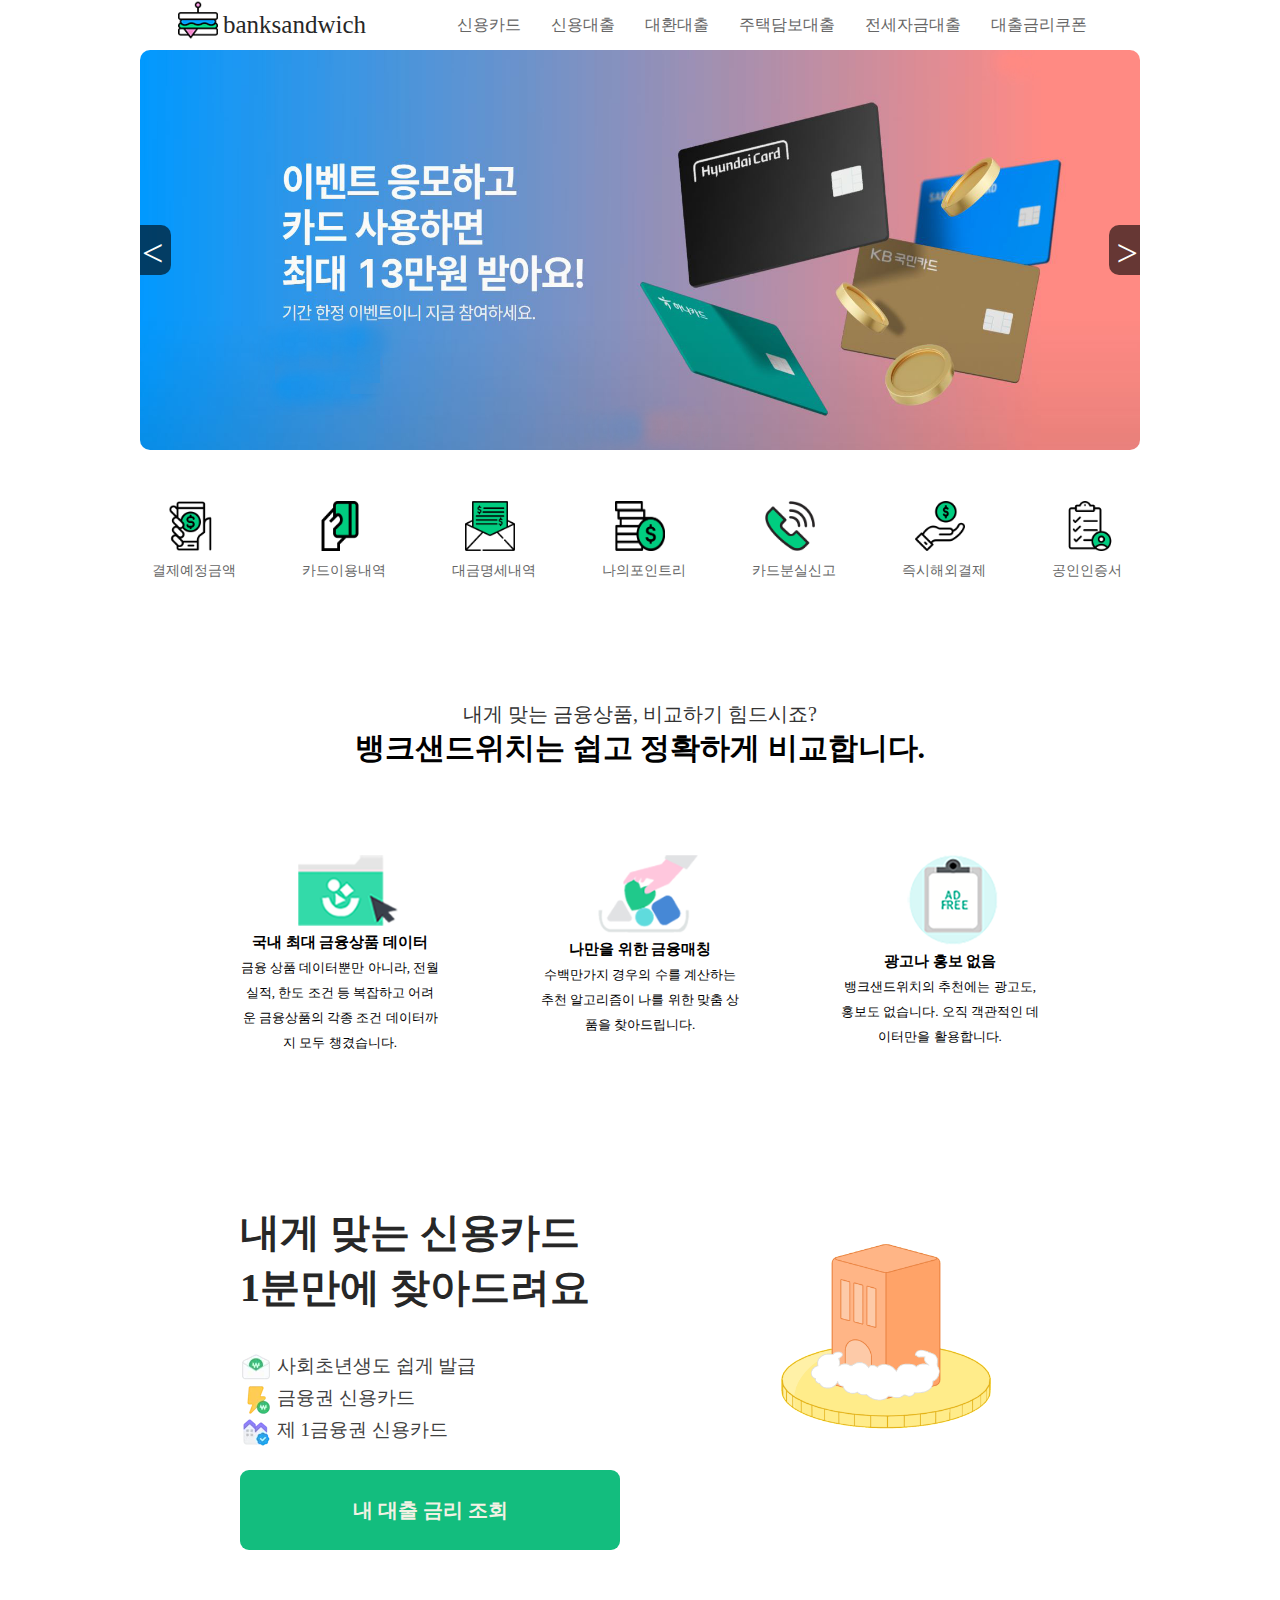
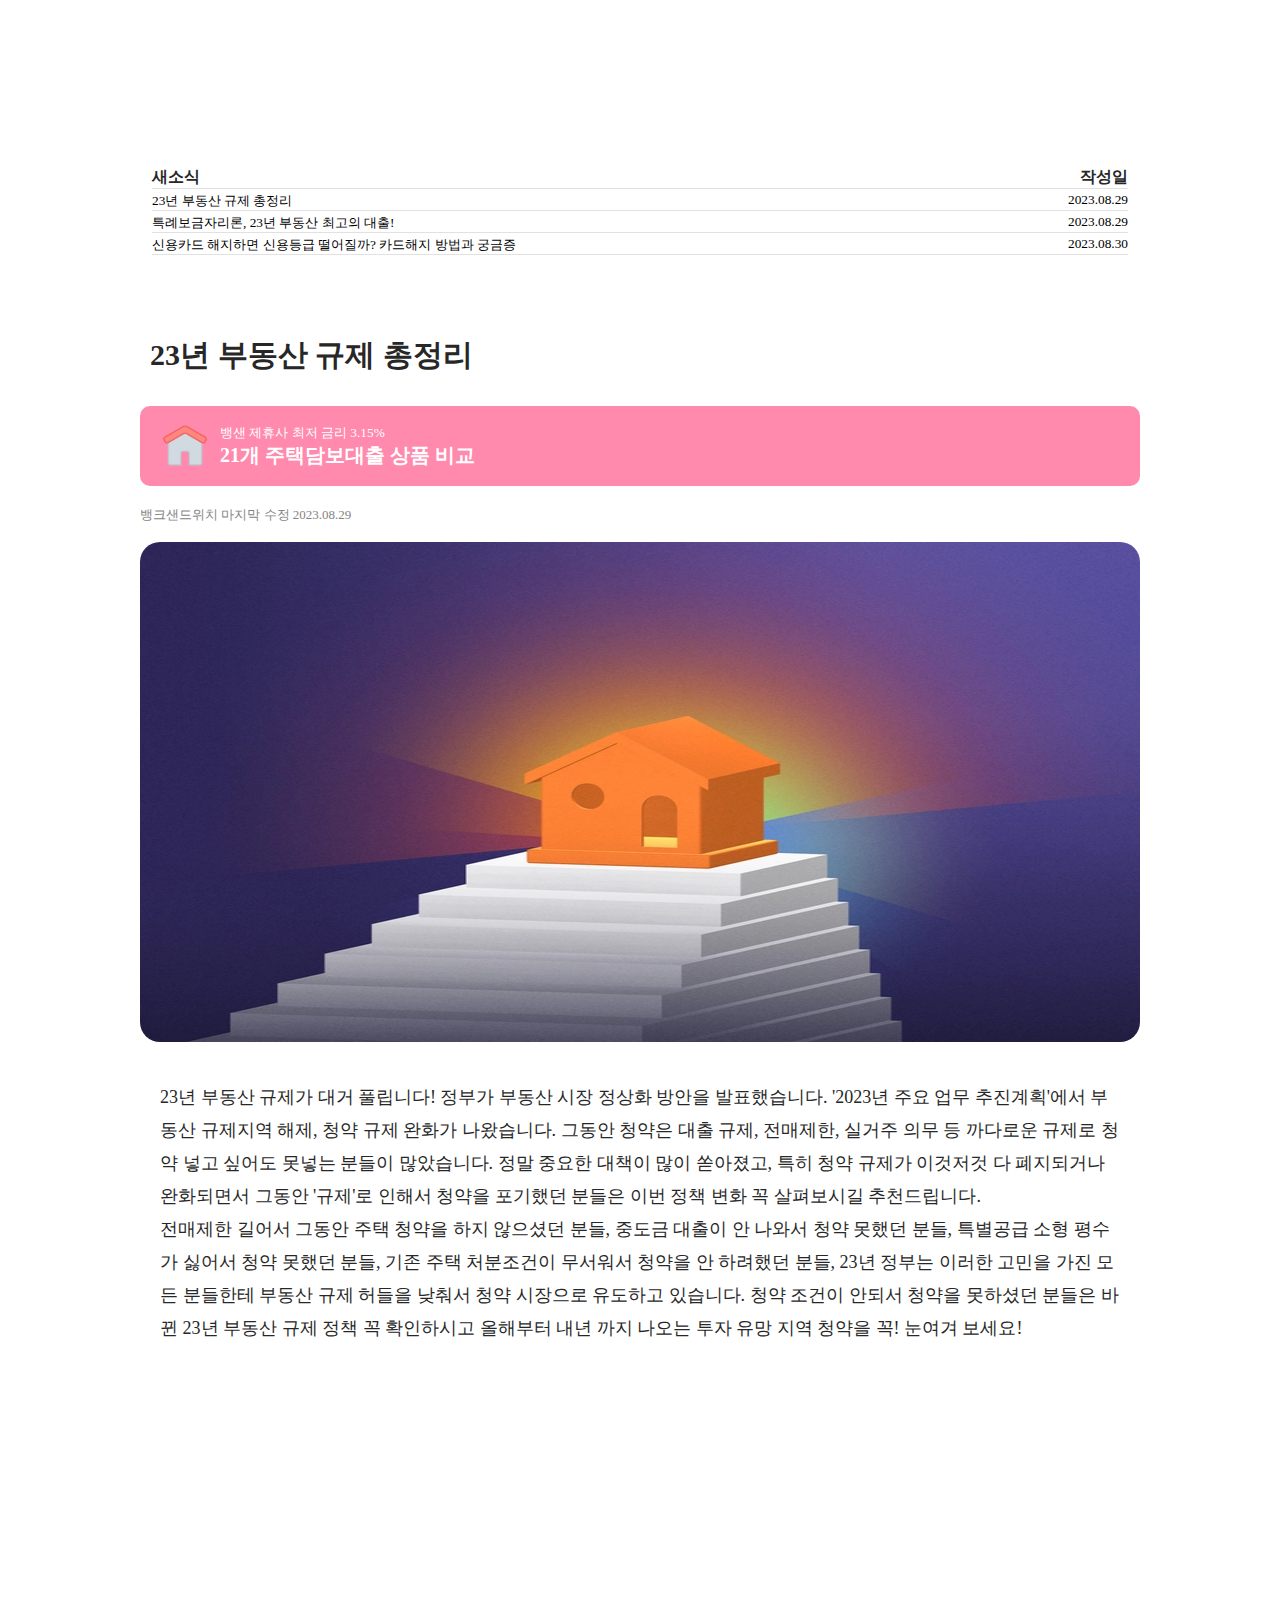
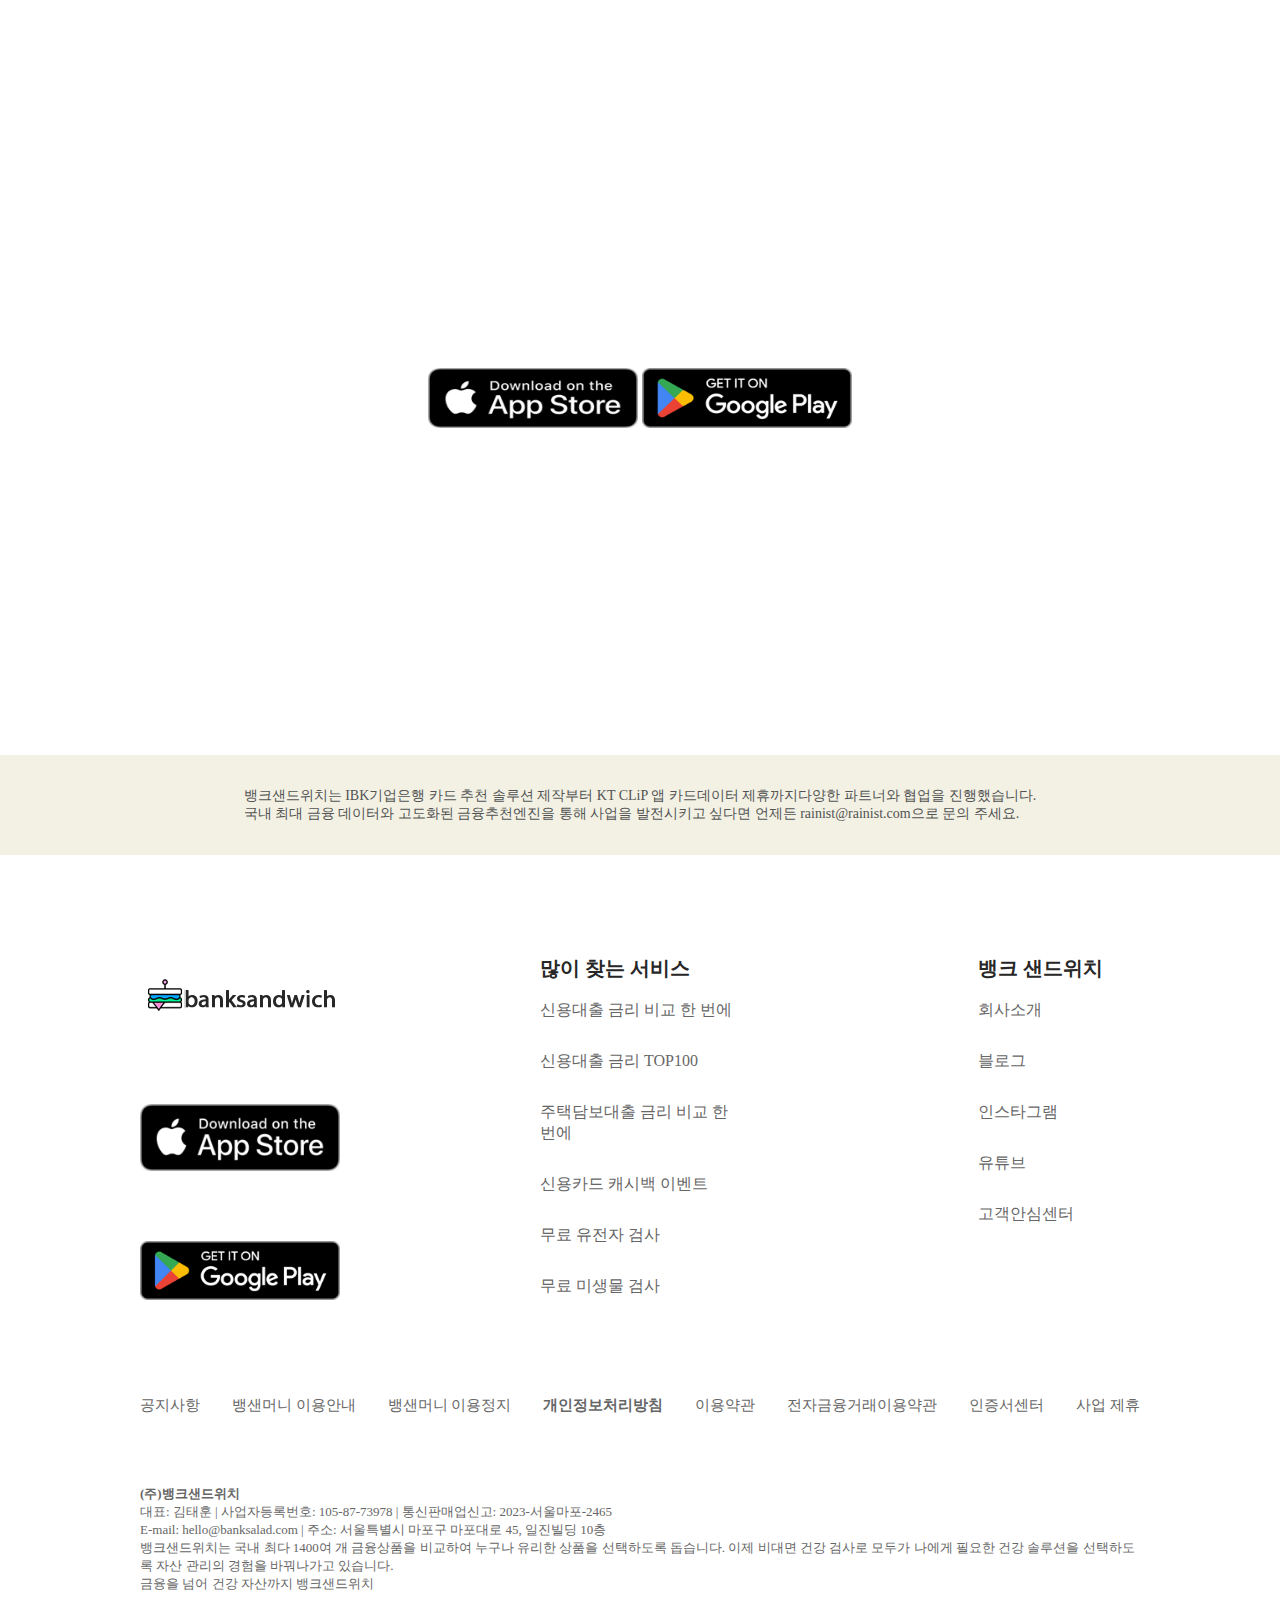
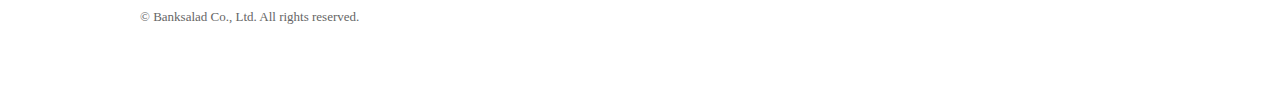
==== index.html @ 8287f900 "1/31" ====
<!DOCTYPE html>
<html lang="en">
<head>
    <meta charset="UTF-8">
    <meta name="viewport" content="width=device-width, initial-scale=1.0">
    <title>banksandwich</title>
    <script src ="jquery-3.7.1.min.js"></script>
    <link rel="stylesheet" href="index.css">
    <link rel="stylesheet" href="미디어쿼리.css">

    <style>
          @import url('https://fonts.googleapis.com/css2?family=Gothic+A1:wght@600&display=swap');
    </style>

<script>

    $(function(){
    
    $(".a").click(function(){
    
    $(".b").slideToggle();
    
    });
    
    });
    
 </script>


</head>


<body style="background-color:#ffffff;">
    

    <!--헤더 반응형 내비게이션-->
    <header>
        <div class = "logo" style="font-size: 25px; display: flex;">
            <img src = "img/sandwich.png" alt = "banksandwich"
            style="width: 40px; height: 40px;">
            <p style="color:#272727; margin-left: 5px;">banksandwich</p></div>
          
        <img src = "img/i.png" class="a">
        
        <nav class = "b">
            <ul>
                <li><a href="#">신용카드</a></li>
                <li><a href="#">신용대출</a></li>
                <li><a href="#">대환대출</a></li>
                <li><a href="#">주택담보대출</a></li>
                <li><a href="#">전세자금대출</a></li>
                <li><a href="#">대출금리쿠폰</a></li>
            </ul>
        </nav>
    </header>

  
     



    <!--슬라이더-->
    <div id = "slidewrap">
        <ul class = "slide">
            <li><img src ="img/slide1.JPG" alt = "slider3"></li>
            <li><img src ="img/slide2.JPG" alt = "slider2"></li>
            <li><img src ="img/slide3.JPG" alt = "slider3" ></li>
        </ul>

        <span class="prev">&lt;</span>
        <span class="next">&gt;</span>

    </div>

    <!--슬라이더 부분 자바스크립트-->
    <script>     
        $('.prev').click(function(){
        $('.slide li:last').prependTo('.slide');
        $('.slide').css('margin-left',-1000);
        $('.slide').stop().animate({marginLeft:0},800);});
      
        $('.next').click(function(){
          $('.slide').stop().animate({marginLeft:-1000},800, function(){
            $('.slide li:first').appendTo('.slide');
            $('.slide').css({marginLeft:0}); });
         });
    </script>

    <!--자주 사용하는 노란 메뉴 정렬-->
  
    <div id ="wrap1">
        <ul id = "often">
            <li><a href = "#"><div><img src = "img/k1.png" alt = "k1"><p>결제예정금액</p></div></a></li>
            <li><a href = "#"><div><img src = "img/k2.png" alt = "k2"><p>카드이용내역</p></div></a></li>
            <li><a href = "#"><div><img src = "img/k3.png" alt = "k3"><p>대금명세내역</p></div></a></li>
            <li><a href = "#"><div><img src = "img/k4.png" alt = "k4"><p>나의포인트리</p></div></a></li>
            <li><a href = "#"><div><img src = "img/k5.png" alt = "k5"><p>카드분실신고</p></div></a></li>
            <li><a href = "#"><div><img src = "img/k6.png" alt = "k6"><p>즉시해외결제</p></div></a></li>
            <li><a href = "#"><div><img src = "img/k7.png" alt = "k7"><p>공인인증서</p></div></a></li>
        </ul>

    </div>


    <!--뱅크 샌드위치의 장점-->
    <div>
        <p style="text-align: center; color: #333; margin-top: 100px; font-size: 20px;">내게 맞는 금융상품, 비교하기 힘드시죠?</p>
        <h2 style="text-align: center; font-size: 30px; margin-bottom: 50px;">뱅크샌드위치는 쉽고 정확하게 비교합니다.</h2>
        <br>
        <br>
    
    
    <div id = "wrap2">
    
    
    <div> <img src="img/p1.png" alt="" id = "g">
        <p>
            <b>국내 최대 금융상품 데이터</b><br>
            금융 상품 데이터뿐만 아니라, 전월 실적, 한도 조건 등 복잡하고 어려운 금융상품의 각종 조건 데이터까지 모두 챙겼습니다. </p>
    </div>

    <div> <img src="img/p2.png" alt="" id = "g">
        <p>
           <b> 나만을 위한 금융매칭</b><br>
            수백만가지 경우의 수를 계산하는 추천 알고리즘이 나를 위한 맞춤 상품을 찾아드립니다.
        </p>
    </div>
    <div style="margin-bottom: 25px;"> <img src="img/p3.png" alt=""  id = "g" >
        <p><b>광고나 홍보 없음</b> <br>
            뱅크샌드위치의 추천에는 광고도, 홍보도 없습니다. 오직 객관적인 데이터만을 활용합니다.
        </p>
    </div>
    
    </div>
    
    </div>  

    <!--내게 맞는 신용카드 찾아드려요-->
    <div id = "wrap3">

        
        <div style="width: 800px;">

        <p style="font-size: 40px;  color:#272727; font-weight: bold; margin-bottom: 15px;">내게 맞는 신용카드 <br>
            1분만에 찾아드려요</p>
        
          
            <div id ="j">
         
            </div>

            <br>

        <div style="color: #414141;">
        <div><img src = "img/icon1.jpg" id="icons"> 사회초년생도 쉽게 발급</div>
        <div><img src = "img/icon2.jpg" id="icons"> 금융권 신용카드</div>
        <div><img src = "img/icon3.jpg" id="icons"> 제 1금융권 신용카드</div>
        <br>
        <button><p style="color: #f2f1e4; font-size: 20px; font-weight: bold;">내 대출 금리 조회</p> </button>
        </div>

         </div>

    </div>
    
    <!--기사 슬라이스-->
    <div id="wrap4">
    
        <div id="article_b">
            <table>
                <tr>
                    <td td colspan="2"><b>새소식 </b><p style="display: inline; float: right;"><b>작성일</b></p></button></td>
                
                </tr>
                <tr>
                        <td td colspan="2"><button type="button" >23년 부동산 규제 총정리 <p style="display: inline; float: right;">2023.08.29</p></button></td>
                    
                </tr>
                <tr>
                    <td td colspan="2"><button type="button" class="po1">특례보금자리론, 23년 부동산 최고의 대출! <p style="display: inline; float: right;">2023.08.29</p></button></td>
                </tr>
                <tr>
                    <td td colspan="2"><button type="button" >신용카드 해지하면 신용등급 떨어질까? 카드해지 방법과 궁금증 <p style="display: inline; float: right;">2023.08.30</p></button></td>
                </tr>
            </table>
       
        </div>



        <div id="div1">
            <h2>23년 부동산 규제 총정리</h2>
            <button type="button" id = "button_1">            
            <img src ="img/eb2.png"><p>뱅샌 제휴사 최저 금리 3.15%</p>
             <p><b>21개 주택담보대출 상품 비교</b></p></button>
             <p style="font-size: 13px; color: #848484;">뱅크샌드위치
                마지막 수정 2023.08.29</p>
            <br>
            <img src="img/e3.jpg" alt="세종대왕">
            <div class="textbox">
  
             

                <p>23년 부동산 규제가 대거 풀립니다!
                
                    정부가 부동산 시장 정상화 방안을 발표했습니다. '2023년 주요 업무 추진계획'에서 부동산 규제지역 해제, 청약 규제 완화가 나왔습니다. 그동안 청약은 대출 규제, 전매제한, 실거주 의무 등 까다로운 규제로
                    청약 넣고 싶어도 못넣는 분들이 많았습니다. 정말 중요한 대책이 많이 쏟아졌고, 특히 청약 규제가 이것저것 다 폐지되거나 완화되면서 그동안 '규제'로 인해서 청약을 포기했던 분들은 이번 정책 변화 꼭
                    살펴보시길 추천드립니다. <br>
                
                    전매제한 길어서 그동안 주택 청약을 하지 않으셨던 분들, 중도금 대출이 안 나와서 청약 못했던 분들, 특별공급 소형 평수가 싫어서 청약 못했던 분들, 기존 주택 처분조건이 무서워서 청약을 안 하려했던 분들, 23년 정부는 이러한 고민을 가진 모든 분들한테 부동산 규제 허들을 낮춰서 청약 시장으로 유도하고 있습니다. 청약 조건이 안되서 청약을 못하셨던 분들은 바뀐 23년 부동산 규제 정책 꼭 확인하시고 올해부터 내년 까지 나오는 투자 유망 지역 청약을 꼭! 눈여겨 보세요! </p>
              
            </div>
        </div>

        <div id="div2">
            <h2>특례보금자리론, 23년 부동산 최고의 대출!</h2>
            
            <button type="button" id = "button_1">            
            <img src ="img/eb2.png"><p>뱅샌 제휴사 최저 금리 3.15%</p>
             <p><b>21개 주택담보대출 상품 비교</b></p></button>
             
            <p style="font-size: 13px; color: #848484;">뱅크샌드위치
                마지막 수정 2023.08.29</p>
            <br>
            <img src="img/e2.jpg" alt="세종대왕">
            <div class="textbox">
  
                <p>23년도 부동산 시장의 화제 ‘특례보금자리론’ 나왔습니다!  <br>
                  
 

                    요즘처럼 고금리 시대 대환대출의 니즈가 높으셨을텐데요.  정부가 서민들의 금융 부담 완화를 위해 작정하고 준비한 ‘특례보금자리론’이 나왔습니다. 핵심만 먼저 설명드린다면, 이번 특례보금자리론은 저금리이고, 고정금리입니다. 대출한도도 대폭 확대되었고, 소득제한도 없어졌습니다.   <br>
                    
                     
                    
                    특례보금자리론은 23년 1년간만 한시적으로 운용됩니다. 한시적으로 운용한다는 것 자체가 ‘매우 좋은 혜택’이라는 뜻이겠죠?  <br>
                
                
                    특례보금자리론은 주택 가액이 9억 이하면 자격 조건이 충족됩니다. (최대 5억원까지 대출 가능합니다.) 기존 보금자리론에서는 부부합산소득 7,000만원 이하여야했는데, 특례보금자리론은 소득요건을 없앴습니다. 신규 주택구매자뿐만이 아니라,
                    기존 고금리에 부담을 느끼셨던 모든 분들이 가입 가능합니다.
                
                
                
                    변동금리 주택담보대출을 고정금리로 갈아타려는 사람, 담보물건에 대한 임차보증금 반환 목적 주담대(보전용) 모두 특례보금자리론 대상이 가능합니다.
                </p>
            </div>
        </div>

        <div id="div3">
            <h2>신용카드 해지하면 신용등급 떨어질까? 카드해지 방법과 궁금증</h2>
            <button type="button" id = "button_2"> 
                
                <img src ="img/eb2.png"> 
                <p>신용카드 발급하고 용돈 벌자</p>
                <p><b>최대 13만원 캐시백</b></p>
            
            </button>
            
            <p style="font-size: 13px; color: #848484;">뱅크샌드위치
                마지막 수정 2023.08.30</p>
            <br>
            <img src="img/e1.jpg" alt="광개토 대왕">
            <div class="textbox">
              
                <p>
                    당신은 최근 일주일 동안 현금을 직접 지불하면서 거래를 했던 적이 몇 번이나 있나요? <br>
                         
                     당신은 최근 한 주간 신용카드 사용을 몇 번이나 했나요? <br>
                                        
                          
                    이 질문에 대해 현금 사용을 한 적이 있는지 기억을 더듬었더니, 몇 주 전 발렛 비용을 지불하기 위해 현금을 사용한 것을 빼고는 기억이 나지 않았습니다. 오늘만해도 지하철을 이용하기 위해 신용카드를 꺼내 사용했으니까요. <br>
                             
                                        
                     자본주의 사회의 필수 아이템 신용카드.  <br>                     
                    과거에 비해 현금 사용이 줄고, 현찰 없는 사회가 도래 하면서 신용카드는 현대사회에서 필수불가결한 요소로 자리 잡았는데요. <br>              
                     여러분은 이러한 신용카드를 얼마나 잘 사용하고 계신가요?<br>
                 
                    신용카드를 잘 사용하기 위한 많은 꿀팁들이 있지만, 오늘은 신용카드를 잘 쓰는 대신 진짜 스마트컨슈머가 될 수 있는 신용카드 '해지' 잘 하는 법을 알아볼까 합니다. 현명한 소비를 위해서 가끔은 무분별하게 발급받았던 필요 없는 카드는 해지하는 것도 필요하니까요! <br>
                </p>
            </div>
        </div>

    </div>

     
<!--이순신 응용 부분-->
<script>
      
    $(function() {
        $("#article_b > table tr:eq(1)")
        .click(function() {
            $("#div1").show();
            $("#div2").hide();
            $("#div3").hide();
        });


        $("#article_b > table tr:eq(2)").click(function() {
            $("#div2").show();
            $("#div1").hide();
            $("#div3").hide();
        });


        $("#article_b > table tr:eq(3)").click(function() {
            $("#div3").show();
            $("#div1").hide();
            $("#div2").hide();
        });
    });
    
</script>


    <!--카드 세 개 배너 -> 이거 메인 페이지 말고 서브 페이지에서 활용하기
    <div id = "wrap1">
        
        <a href = "#" class = "box">
            <div class = "photo" style = "background-image: url(img/black_card.png);"></div>
            <br>
            <h3>신한 #pay 카드</h3>
        <p>다양한 혜택을 직접 확인해 보세요.</p>
        </a>

        <a href = "#" class = "box">
            <div class = "photo" style = "background-image: url(img/red_card.png);"></div>
            <br>
            <h3>Mr.Life 카드</h3>
        <p>다양한 혜택을 직접 확인해 보세요.</p>
        </a>

        <a href = "#" class = "box" >
            <div class = "photo" style = "background-image: url(img/green_card.png);"></div>
            <br>
            <h3>NHCard vacation</h3>
        <p>다양한 혜택을 직접 확인해 보세요.</p>
        </a>

    </div> -->



    <!--다운로드 안드로이드, 애플 권유 부분 큰 폰 사진 있는 부분  -> 아직 반응형 적용 안 함-->
    <div id = wrap5>


        <p id="award">
            구글 플레이 선정 2016년 `올해를 빛낸 혁신적인 앱` 수상<br>
            금융을 내 편으로 <br>
            <b>뱅크샌드위치 다운로드</b>
        </p>
    
       <div>
        <a href="#"><img src="img/apple.png" alt=""></a>
        <a href="#"> <img src="img/android.png" alt=""></a>
       </div>
 
    </div>

    <!--footer0 부분-->
    <div id="wrap6">
        <p>
            뱅크샌드위치는 IBK기업은행 카드 추천 솔루션 제작부터 KT CLiP 앱 카드데이터 제휴까지다양한 파트너와 협업을 진행했습니다.<br>
    
            국내 최대 금융 데이터와 고도화된 금융추천엔진을 통해 사업을 발전시키고 싶다면 언제든 rainist@rainist.com으로 문의 주세요.
        </p>
    
    </div>


    <!--footer1 부분-->
    <div id = "wrap7">

        <div>
            <a href="#"><img src="img/banklogo.png" alt=""></a>
            <a href="#"><img src="img/apple.png" alt=""></a>
            <a href="#"><img src="img/android.png" alt=""></a>
        
        </div>
        
            <div>
                
                <ul>
                    <h3 style=" color:#272727;">많이 찾는 서비스</h3>
                    <br>
                    <li><a href="#">신용대출 금리 비교 한 번에</a></li>
                    <li><a href="#">신용대출 금리 TOP100</a></li>
                    <li><a href="#">주택담보대출 금리 비교 한 번에</a></li>
                    <li><a href="#">신용카드 캐시백 이벤트</a></li>
                    <li><a href="#">무료 유전자 검사</a></li>
                    <li><a href="#">무료 미생물 검사</a></li>
                </ul>
            </div>
        <div>
        
            <ul>
                <h3 style=" color:#272727;">뱅크 샌드위치</h3>
                <br>
                <li><a href="#">회사소개</a></li>
                <li><a href="#">블로그</a></li>
                <li><a href="#">인스타그램</a></li>
                <li><a href="#">유튜브</a></li>
                <li><a href="#">고객안심센터</a></li>
            </ul>
        </div>
        
    </div>
 
    <!--footer2 부분-->
    <div id = "wrap8">

        <ul id="footer2">
            <li>공지사항</li>
            <li>뱅샌머니 이용안내</li>
            <li>뱅샌머니 이용정지</li>
            <li><b>개인정보처리방침</b></li>
            <li>이용약관</li>
            <li>전자금융거래이용약관</li>
            <li>인증서센터</li>
            <li>사업 제휴</li>
        </ul>
        
    </div>


    <!--마지막 부분-->
    <div id ="wrap9">

        <div id = "main_last">
        <p> <b>(주)뱅크샌드위치</b><br>
        대표: 김태훈 | 사업자등록번호: 105-87-73978 | 통신판매업신고: 2023-서울마포-2465<br>
        E-mail: hello@banksalad.com | 주소: 서울특별시 마포구 마포대로 45, 일진빌딩 10층<br>
        뱅크샌드위치는 국내 최다 1400여 개 금융상품을 비교하여 누구나 유리한 상품을 선택하도록 돕습니다. 이제 비대면 건강 검사로 모두가 나에게 필요한 건강 솔루션을 선택하도록 자산 관리의 경험을 바꿔나가고 있습니다.<br>
        금융을 넘어 건강 자산까지 뱅크샌드위치
        <br>
        <br>
        © Banksalad Co., Ltd. All rights reserved.</p> 
        </div>
        
        
    </div>

</body>
</html>
---- index.css ----
@import url('https://fonts.googleapis.com/css2?family=Gothic+A1:wght@300&display=swap');


* {
    margin: 0;
    /* font-size: 17px; */
    font-family: 'Gothic A1', sans-serif;
}

ul,ol,li,a {
    list-style: none;
    margin: 0;
    padding: 0;
    text-decoration: none;
    color: #666;
}

.photo:hover { opacity: 0.8;}

header {
    width: 1000px;
    background-color: #ffffff;
    height: auto;
    overflow: hidden;
    margin: 0 auto;
     justify-content: space-between;}

nav a:hover { background-color:  #13bd7e;
  border-radius: 9px; color: #ffffff;}
.a { cursor: pointer; }

/*헤더 부분 반응형 내비게이션 제작 */

/* @media (max-width: 767px) {

    header {
        display: flex;
        justify-content: space-between;
        align-items: center;
        line-height: 50px;
    }

    nav ul {
        display: flex;
        flex-direction: column;
    }

    nav ul li a {
        padding: 15px;
        text-decoration: none;
        color: #666;
        display: block;
        text-align: center;
    }

    .a {
        display: block;
    }

    .b {
        display: none;
        position: absolute;
        top: 60px;
        left: 0px;
        width: 100%;
    }

    .b ul li a {
        display: block;
        width: 100%;
        line-height: 150%;
    }

}
@media (min-width: 768px) {

    header {
        display: flex;
        justify-content: space-around;
        align-items: center;
        line-height: 50px;
        font-weight: bold;
        font-size: 15px;
    }

    nav ul {
        display: flex;
    }

    nav ul li a {
        padding: 15px;
        text-decoration: none;
        color: #272727;
        position: relative;
    }

    .a {
        display: none;
    }

    .b {
        display: block;
    }
} */

/*내게 맞는 신용카드를 찾아드려요!*/
#wrap3 {
    width:1000px;
    height : 300px;
    color: #272727;
    font-size: 19px;
    margin: 0 auto;



    display: flex;
    flex-direction: row;
    align-items: center;
    justify-content: center;
}


#wrap3 > div > div > button {
    width: 380px;
    height: 80px;
    background-color: #13bd7e;
    border-radius: 9px;
    border: none;
}

#j {
    background-image: url(img/jeonse-house.png);
    background-repeat: no-repeat;
    width: 300px;
    height: 300px;
    float: right;
    background-position: center;
    background-size: contain;
   

}

#icons {
  vertical-align:middle;
}

/*이순신 응용 반응형*/

* {margin: 0; padding: 0; box-sizing: border-box;}
   
ul, ol, li { list-style: none; margin: 0; padding: 0;}

#wrap4 {width: 1000px; height: 1400px; margin: 0 auto; }

#wrap4 h2 { font-size: 30px; padding: 10px; margin-top: 20px; color: #272727;}


#div1 {width: 100%; height: 1300px; text-align: left; }
#div2 {width: 100%; height: 1300px; text-align: left; display: none;}
#div3 { width: 100%; height: 1300px; text-align: left; display: none;}

#wrap4 img { width: 100%; height: 500px; border-radius: 20px;}

.textbox {width: 97%; height: 300px; background-color: #ffffff; margin: 30px 0 0 30px; font-size: 18px; line-height: 37px; color: #272727; font-weight: 200;}




#article_b  {
  margin-top: 200px;
  width: 1000px;
  height: 150px;
}



#article_b > table {
  width: 1000px;
  background-color: #fff;
  padding: 10px;
  border-radius: 9px;
  color: #272727;
  margin-top: 230px;

}


#article_b table td { 
  border-bottom:1.1px solid #e1e1e1;}

  #article_b table td button:hover {
    background-color: #a6ffde; 
    padding: 0px 10px;
    border-radius: 9px;
  }

#article_b > table button {
  width: 100%;
  border: none;
  text-align: left;
  background-color: #fff;

}



#button_1 {
    width: 100%;
    height: 80px;
    background-color: #ff8aad;
    border-radius: 10px;
    border: none;
    margin: 20px 0px;
    position: relative;
  }

  #button_1 img {
    width: 50px;
    height: 50px;
    position: absolute;
    left: 20px;
    bottom: 15px;
  }

  #button_1 > p:nth-of-type(1) {
    text-align: left;
    margin-left: 80px;
    color: #fff;
  }

  #button_1 > p:nth-of-type(2) {
    text-align: left;
    margin-left: 80px;
    font-size: 20px;
    color: #fff;
  }




  #button_2 {
    width: 100%;
    height: 80px;
    background-color: #877af5;
    border-radius: 10px;
    border: none;
    margin: 20px 0px;
  }

  
#button_2 {
width: 100%;
height: 80px;
background-color: #877af5;
border-radius: 10px;
border: none;
margin: 20px 0px;
position: relative;
}


#button_2 img {
width: 50px;
height: 50px;
position: absolute;
left: 20px;
bottom: 15px;
}

#button_2 > p:nth-of-type(1) {
text-align: left;
margin-left: 80px;
color: #fff;
}

#button_2 > p:nth-of-type(2) {
text-align: left;
margin-left: 80px;
font-size: 20px;
color: #fff;
}

  /* #article_b > button {

    background-color: rgba(0, 0, 0, 0);
    border: none;
    color: #8f8f8f;
  } */


 /*뱅크 샐러드의 장점*/

 #wrap2 { display: flex;
    justify-content: space-evenly;
    width: 1000px;
    height: 300px;
    margin: 0 auto;
    border-radius: 9px;
    font-size: 14px;
 
}

    #g {
        margin-left: 29%;
    }

    #wrap2 > div {
        width: 250px;
        height: 300px;
    }

    #wrap2 > div > p {
        text-align: center;
        line-height: 25px;  
    }

    #wrap2 > div >  p > b {
      font-size:15px;
      
    }

    /*footer 부분 아직 반응형 적용 안 함*/
#wrap6 {
    width: 100%;
    height: 100px;
    background-color: #f2f1e4;
    color: #535353;
    display: flex;
    align-items: center;
    justify-content: center;
    font-size: 14px;
  }
  
  
  /*footer 부분 아직 반응형 적용 안 함 */
  #wrap7 {
  
    width: 1000px;
    height: 600px;
    background-color: #ffffff;
    display: flex;
    justify-content:space-between;
    flex-wrap: nowrap;
    margin: 0 auto;
    color: #272727;
  }
  
  #wrap7 > div {
    width: 200px;
    height: 350px;
    margin-top: 10%;
    display: flex;
    flex-direction: column;
    flex-wrap: nowrap;
    align-items: center;
    justify-content: space-between;
  
  }
  
  #wrap7 > div > a {
  
    font-size: 20px;
    background-color: rgba(0, 0, 0, 0);
    border: none;
    
  }
  
  #wrap7 > div > a > img {
    width: 200px;
    
  }
  
  #wrap7 ul > li {
    list-style: none;
    margin-bottom: 30px;
    font-size: 18px;
    text-decoration: none;
    
  }
  
  #wrap7 h3 {
    font-size: 20px;
  }
  
  
  /*슬라이더 부분 아직 반응형 적용 안함*/
  #slidewrap {
    width: 1000px;
    height: 400px;
    margin: 0 auto;
    position: relative;
    overflow: hidden;
    border-radius: 10px;
  
  }
  
  .slide {
    width: 3000px;
  }
  
  .slide li {
    width: 1000px;
    height: 400px;
    float: left;
  }
  
  .slide li img {
    width: 100%;
    height: 100%;
    margin: 0 auto;
  }
  
  
  
  span {
    position: absolute;
    top: 50%;
    display: block;
    font-size: 38px;
    color: #fff;
    line-height: 57px;
    background: rgba(0, 0, 0, 0.6);
    cursor: pointer;
    height: 50px;
    transform: translateY(-50%);
  }
  
  span:hover {
    background: rgba(255, 255, 255, 0.8);
    color: #000;
  }
  
  .prev {
    left: 0;
    border-radius: 0 10px 10px 0px;
    padding: 0 8px 0 2px;
  }
  
  .next {
    right: 0;
    border-radius: 10px 0px 0px 10px;
    padding: 0 2px 0 8px;
  }
  
  /*footer2 부분 아직 반응형 적용 안 함*/
  
  
  #footer2 {
    display: flex;
    justify-content: space-between;
    width: 1000px;
    height: 100px;
    margin: 0 auto;
    align-items: center;
  }
  
  #wrap8 {
    
     height: 100px;

  
  }
  
  /*메인 페이지의 맨 마지막 부분 아직 반응형 적용 안 함*/
  
  #wrap9 {
    width: 100%;
    height: 250px;
    font-size: 13px;
   }
  
   #main_last {
    width: 1000px;
  display: flex;
  padding: 30px 0px 0px 0px;
  color: #666;
  margin: 0 auto;
   }
  
  
  
  /*다운로드 안드로이드, 애플 권유 부분 큰 폰 사진 있는 부분  -> 아직 반응형 적용 안 함 */
  
   #wrap5 {
    width: 100%;
    height: 600px;
    background-image: url('https://cdn.banksalad.com/app/banksalad-web/landing-app-ad-banner-pc.png');
    background-position: 15% 10%;
  
    display: flex;
    flex-flow: column;
    align-items: center;
    justify-content: center;
  
  }
  
  #award {
    color: #fff;
    font-size: 18px;
    line-height: 30px;
    font-weight: 300;

  }
  
  #wrap5 img {
    width: 210px;
    height: 60px;
  }
  
  #wrap5 > div {
    margin: 15px 0px 0px 0px;
  
  }
  

  /*자주 쓰는 메뉴 정렬*/


  
  #wrap1 {
    width: 1000px;
    height: 100px;
    margin: 0 auto;
    margin-top: 4%;
    font-size: 14px;
   
}

#often {
    list-style: none;
    display: flex;
    justify-content: space-between;
    flex-wrap: wrap;
    align-content: center;
    
}


#often img {
    width: 50%;
    height: 50%;
   margin-left: 25%;
}

#often div {
    width: 100px;
    height: 100px;
}

#often p { margin-left: 12%;
    margin-top: 7px;

}
---- 미디어쿼리.css ----
* {margin:0; font-family: "맑은 고딕"; box-sizing: border-box; }

ul,li,ol {list-style:none; margin:0; padding:0;}

header {width:100%; background-color:#fff; height:auto;}

nav a:hover {background-color:#eee;}

.a {cursor:pointer;}



/*헤더 반응형 내비게이션*/

@media all and (max-width: 599px) {
    header {
        display: flex;
        justify-content: space-between;
        align-items: center;
        line-height: 50px;
    }


    nav ul {
        display: flex;
        flex-direction: column;
    }

    nav ul li a {
        padding: 15px;
        text-decoration: none;
        color: #666;
        display: block;
    }


    .a {
        display: block;
    }

    .b {
        display: none;
        position: absolute;
        top: 60px;
        left: 0px;
        width: 100%;
    }

    .b ul li a {
        display: block;
        width: 100%;
        line-height: 150%;
    }


}

  @media all and (min-width: 600px) {

    header {
        display: flex;
        justify-content: space-around;
        align-items: center;
        line-height: 50px;
    }

    nav ul {
        display: flex;
    }

    nav ul li a {
        padding: 15px;
        text-decoration: none;
        color: #666;
        position: relative;
    }

    .a {
        display: none;
    }

    .b {
        display: block;
    }

  }

@media all and (min-width: 1000px) {

    header {
        display: flex;
        width: 1000px;
        margin: 0 auto;
        justify-content: space-around;
        align-items: center;
        line-height: 50px;
    }

    nav ul {
        display: flex;
    }

    nav ul li a {
        padding: 15px;
        text-decoration: none;
        color: #666;
        position: relative;
    }

    .a {
        display: none;
    }

    .b {
        display: block;
    }

}

/*슬라이더 부분 아직 반응형 적용 안 함*/
@media all and (max-width: 599px) {
    #slidewrap {
        width: 100%;
        height: 400px;
        margin: 0 auto;
        position: relative;
        overflow: hidden;
     
      
      }
      
      .slide {
        width: 300%;
      }
      
      .slide li {
        width: 100%;
        height: 400px;
        float: left;
      }
      
      .slide li img {
        width: 33.90%;
        height: 100%;
        margin: 0 auto;
      }
      
      
      
      span {
        position: absolute;
        top: 50%;
        display: block;
        font-size: 38px;
        color: #fff;
        line-height: 40px;
        background: rgba(0, 0, 0, 0.6);
        cursor: pointer;
        height: 50px;
        transform: translateY(-50%);
      }
      
      span:hover {
        background: rgba(255, 255, 255, 0.8);
        color: #000;
      }
      
      .prev {
        left: 0;
        border-radius: 0 10px 10px 0px;
        padding: 0 8px 0 2px;
      }
      
      .next {
        right: 0;
        border-radius: 10px 0px 0px 10px;
        padding: 0 2px 0 8px;
      }
      
}

@media all and (min-width: 600px) { 
    #slidewrap {
        width: 100%;
        height: 400px;
        margin: 0 auto;
        position: relative;
        overflow: hidden;
       
      
      }
      
      .slide {
        width: 3000px;
      }
      
      .slide li {
        width: 1000px;
        height: 400px;
        float: left;
      }
      
      .slide li img {
        width: 100%;
        height: 100%;
        margin: 0 auto;
      }
      
      
      
      span {
        position: absolute;
        top: 50%;
        display: block;
        font-size: 38px;
        color: #fff;
        line-height: 57px;
        background: rgba(0, 0, 0, 0.6);
        cursor: pointer;
        height: 50px;
        transform: translateY(-50%);
      }
      
      span:hover {
        background: rgba(255, 255, 255, 0.8);
        color: #000;
      }
      
      .prev {
        left: 0;
        border-radius: 0 10px 10px 0px;
        padding: 0 8px 0 2px;
      }
      
      .next {
        right: 0;
        border-radius: 10px 0px 0px 10px;
        padding: 0 2px 0 8px;
      }
       
  }

@media all and (min-width: 1000px) {

    #slidewrap {
        width: 1000px;
        height: 400px;
        margin: 0 auto;
        position: relative;
        overflow: hidden;
        border-radius: 10px;
      
      }
      
      .slide {
        width: 3000px;
      }
      
      .slide li {
        width: 1000px;
        height: 400px;
        float: left;
      }
      
      .slide li img {
        width: 100%;
        height: 100%;
        margin: 0 auto;
      }
      
      
      
      span {
        position: absolute;
        top: 50%;
        display: block;
        font-size: 38px;
        color: #fff;
        line-height: 57px;
        background: rgba(0, 0, 0, 0.6);
        cursor: pointer;
        height: 50px;
        transform: translateY(-50%);
      }
      
      span:hover {
        background: rgba(255, 255, 255, 0.8);
        color: #000;
      }
      
      .prev {
        left: 0;
        border-radius: 0 10px 10px 0px;
        padding: 0 8px 0 2px;
      }
      
      .next {
        right: 0;
        border-radius: 10px 0px 0px 10px;
        padding: 0 2px 0 8px;
      }
      
}


/*자주 사용하는 초록 메뉴 정렬*/

@media all and (max-width: 599px) {
    #wrap1 {
        width: 100%;
        height: 90%;
        margin: 0 auto;
        margin-top: 4%;
        font-size: 13px;
       
    }
    
    #often {
        list-style: none;
        display: flex;
        justify-content: space-evenly;
        flex-wrap: wrap;
        align-content: center;
        
    }
    
    
    #often img {
        /* width: 20%; */
        height: 50%;
       margin-left: 25%;
    }
    
    #often div {
        width: 100px;
        height: 100px;
    }
    
    #often p { margin-left: 12%;
        margin-top: 7px;
    
    }
   
}

@media all and (min-width: 600px) {

      
  #wrap1 {
    width: 30%;
    height: 100px;
    margin: 0 auto;
    margin-top: 4%;
    font-size: 14px;

   
}

#often {
    list-style: none;
    display: flex;
    justify-content: space-between;
    flex-wrap: nowrap;
    align-content: center;
    
}


#often img {
    width: 50%;
    height: 50%;
   margin-left: 25%;
}

#often div {
    width: 100px;
    height: 100px;
}

#often p { margin-left: 12%;
    margin-top: 7px;

}
  
  }

@media all and (min-width: 1000px) {


      
  #wrap1 {
    width: 1000px;
    height: 100px;
    margin: 0 auto;
    margin-top: 4%;
    font-size: 14px;
   
}

#often {
    list-style: none;
    display: flex;
    justify-content: space-between;
    flex-wrap: wrap;
    align-content: center;
    
}


#often img {
    width: 50%;
    height: 50%;
   margin-left: 25%;
}

#often div {
    width: 100px;
    height: 100px;
}

#often p { margin-left: 12%;
    margin-top: 7px;

}

}





/*뱅크 샌드위치의 장점*/
@media all and (max-width: 599px) {
    #wrap2 { display: flex;
        justify-content: space-evenly;
        width: 100%;
        height: 300px;
        margin: 0 auto;
        border-radius: 9px;
        font-size: 14px;  }
    
        #g { margin-left: 29%;
             width: 50%; }
    
        #wrap2 > div {
            width: 250px;
            height: 300px; }
    
        #wrap2 > div > p {
            text-align: center;
            line-height: 20px;
           font-size: 11px; }
    
        #wrap2 > div >  p > b {
          font-size:13px;  }
    
}

@media all and (min-width: 600px) {

    #wrap2 { display: flex;
        justify-content: space-between;
        width: 100%;
        height: 300px;
        margin: 0 auto;
        border-radius: 9px;
            }
    
        #g { margin-left: 25%;
            width: 50%; }
    
        #wrap2 > div {
            width: 30%;
            height: 100%;}
    
        #wrap2 > div > p {
            text-align: center;
            line-height: 23px;
            font-size: 13px;  }
    
        #wrap2 > div >  p > b {
          font-size:14px;  }
    

}

@media all and (min-width: 1000px) {




    #wrap2 { display: flex;
        justify-content: space-evenly;
        width: 1000px;
        height: 300px;
        margin: 0 auto;
        border-radius: 9px;
        font-size: 14px;  }
    
        #g { margin-left: 29%; }
    
        #wrap2 > div {
            width: 200px;
            height: 300px; }
    
        #wrap2 > div > p {
            text-align: center;
            line-height: 25px;  }
    
        #wrap2 > div >  p > b {
          font-size:15px;  }
    

}





/*내게 맞는 신용카드 찾아드려요*/
@media all and (max-width: 599px) {
    #wrap3 {
        width:100%;
        height : 800px;
        color: #272727;
        font-size: 19px;
        margin: 0 auto;
    
    
    
        display: flex;
        flex-direction: row;
        align-items: center;
        justify-content: center;
    }

    #wrap3 > div {
   
        display: flex;
        flex-direction: column;
        align-items: center;
        
    }


    
    
    #wrap3 > div > div > button {
    
        height: 80px;
        background-color: #13bd7e;
        border-radius: 9px;
        border: none;
    }
    
    #j {
        background-image: url(img/jeonse-house.png);
        background-repeat: no-repeat;
        width: 300px;
        height: 300px;
        float: right;
        background-position: center;
        background-size: contain;
       
    
    }
    
    #icons {
      vertical-align:middle;
    }
}

@media all and (min-width: 600px) {

    #wrap3 {
        width:100%;
        height : 800px;
        color: #272727;
        font-size: 19px;
        margin: 0 auto;
    
    
    
        display: flex;
        flex-direction: row;
        align-items: center;
        justify-content: center;
    }

    #wrap3 > div {
   
        display: flex;
        flex-direction: column;
        align-items: center;
    }


    
    
    #wrap3 > div > div > button {
        width: 380px;
        height: 80px;
        background-color: #13bd7e;
        border-radius: 9px;
        border: none;
    }
    
    #j {
        background-image: url(img/jeonse-house.png);
        background-repeat: no-repeat;
        width: 300px;
        height: 300px;
        float: right;
        background-position: center;
        background-size: contain;
       
    
    }
    
    #icons {
      vertical-align:middle;
    }

    
}

@media all and (min-width: 1000px) {

    #wrap3 {
        width:1000px;
        height : 500px;
        color: #272727;
        font-size: 19px;
        margin: 0 auto;
        
    
    
    
        display: flex;
        flex-direction: row;
        align-items: center;
        justify-content: center;
    }
    
    #wrap3 > div {
   
        width: 800px;
        height: 400px;
        display: inline-block;
        position: relative;

    
      
    }


    
    #wrap3 > div > div > button {
        width: 380px;
        height: 80px;
        background-color: #13bd7e;
        border-radius: 9px;
        border: none;
    }
    
    #j {
        background-image: url(img/jeonse-house.png);
        background-repeat: no-repeat;
        width: 300px;
        height: 300px;
        position: absolute;
        background-position: center;
        background-size: contain;
        margin: -160px 0px 100px 62%;
       
    
    }
    
    #icons {
      vertical-align:middle;
    }

}





/*이순신 기사 슬라이스*/
@media all and (max-width: 599px) {
 
 #wrap4 {width: 100%; height: auto; margin: 0 auto; }

#wrap4 h2 { font-size: 23px; padding: 6px; margin-top: 20px; color: #272727;}


#div1 {width: 100%; height: 1200px; text-align: left; }
#div2 {width: 100%; height: 1200px; text-align: left; display: none;}
#div3 { width: 100%; height: 1200px; text-align: left; display: none;}

#wrap4 img { width: 100%; height: 400px; border-radius: 9px;}

.textbox {width: 100%; height: 300px; background-color: #ffffff; margin: 10px 0 0 0px; padding: 5%; font-size: 13px; line-height: 25px; color: #272727; font-weight: 200;}




#article_b  {
  margin-top: 100px;
  width: 1000px;
  height: 150px;
}



#article_b > table {
  width: 1000px;
  background-color: #fff;
  padding: 10px;
  border-radius: 9px;
  color: #272727;
  margin-top: 50px;

}


#article_b table td { 
  border-bottom:1.1px solid #e1e1e1;}

  #article_b table td button:hover {
    background-color: #a6ffde; 
    padding: 0px 10px;
    border-radius: 9px;
  }

#article_b > table button {
  width: 100%;
  border: none;
  text-align: left;
  background-color: #fff;

}



#button_1 {
    width: 100%;
    height: 80px;
    background-color: #ff8aad;
    border-radius: 10px;
    border: none;
    margin: 20px 0px;
    position: relative;
  }

  #button_1 img {
    width: 50px;
    height: 50px;
    position: absolute;
    left: 20px;
    bottom: 15px;
  }

  #button_1 > p:nth-of-type(1) {
    text-align: left;
    margin-left: 80px;
    color: #fff;
  }

  #button_1 > p:nth-of-type(2) {
    text-align: left;
    margin-left: 80px;
    font-size: 15px;
    color: #fff;
  }




  #button_2 {
    width: 100%;
    height: 80px;
    background-color: #877af5;
    border-radius: 10px;
    border: none;
    margin: 20px 0px;
  }

  
#button_2 {
width: 100%;
height: 80px;
background-color: #877af5;
border-radius: 10px;
border: none;
margin: 20px 0px;
position: relative;
}


#button_2 img {
width: 50px;
height: 50px;
position: absolute;
left: 20px;
bottom: 15px;
}

#button_2 > p:nth-of-type(1) {
text-align: left;
margin-left: 80px;
color: #fff;
}

#button_2 > p:nth-of-type(2) {
text-align: left;
margin-left: 80px;
font-size: 20px;
color: #fff;
}
    
}

@media all and (min-width: 600px) {
 
 #wrap4 {width: 100%; height: auto; margin: 0 auto; }

#wrap4 h2 { font-size: 25px; padding: 6px; margin-top: 20px; color: #272727;}


#div1 {width: 100%; height: 1400px; text-align: left; }
#div2 {width: 100%; height: 1400px; text-align: left; display: none;}
#div3 { width: 100%; height: 1400px; text-align: left; display: none;}

#wrap4 img { width: 100%;  border-radius: 9px;}

.textbox {width: 100%; height: 300px; background-color: #ffffff; margin: 10px 0 0 0px; padding: 5%; font-size: 17px; line-height: 35px; color: #272727; font-weight: 200;}




#article_b  {
  margin-top: 100px;
  width: 1000px;
  height: 150px;
}



#article_b > table {
  width: 1000px;
  background-color: #fff;
  padding: 10px;
  border-radius: 9px;
  color: #272727;
  margin-top: 100px;

}


#article_b table td { 
  border-bottom:1.1px solid #e1e1e1;}

  #article_b table td button:hover {
    background-color: #a6ffde; 
    padding: 0px 10px;
    border-radius: 9px;
  }

#article_b > table button {
  width: 100%;
  border: none;
  text-align: left;
  background-color: #fff;

}



#button_1 {
    width: 100%;
    height: 80px;
    background-color: #ff8aad;
    border-radius: 10px;
    border: none;
    margin: 20px 0px;
    position: relative;
  }

  #button_1 img {
    width: 50px;
    height: 50px;
    position: absolute;
    left: 20px;
    bottom: 15px;
  }

  #button_1 > p:nth-of-type(1) {
    text-align: left;
    margin-left: 80px;
    color: #fff;
  }

  #button_1 > p:nth-of-type(2) {
    text-align: left;
    margin-left: 80px;
    font-size: 15px;
    color: #fff;
  }




  #button_2 {
    width: 100%;
    height: 80px;
    background-color: #877af5;
    border-radius: 10px;
    border: none;
    margin: 20px 0px;
  }

  
#button_2 {
width: 100%;
height: 80px;
background-color: #877af5;
border-radius: 10px;
border: none;
margin: 20px 0px;
position: relative;
}


#button_2 img {
width: 50px;
height: 50px;
position: absolute;
left: 20px;
bottom: 15px;
}

#button_2 > p:nth-of-type(1) {
text-align: left;
margin-left: 80px;
color: #fff;
}

#button_2 > p:nth-of-type(2) {
text-align: left;
margin-left: 80px;
font-size: 20px;
color: #fff;
}


}

@media all and (min-width: 1000px) {

#wrap4 {width: 1000px; height: 1400px; margin: 0 auto; }

#wrap4 h2 { font-size: 30px; padding: 10px; margin-top: 20px; color: #272727;}


#div1 {width: 100%; height: 1300px; text-align: left; }
#div2 {width: 100%; height: 1300px; text-align: left; display: none;}
#div3 { width: 100%; height: 1300px; text-align: left; display: none;}

#wrap4 img { width: 100%; height: 500px; border-radius: 20px;}

.textbox {width: 97%; height: 300px; background-color: #ffffff; margin: 30px 0 0 15px; padding: 5px; font-size: 18px; line-height: 33px; color: #272727; font-weight: 200;}




#article_b  {
  margin-top: 100px;
  width: 1000px;
  height: 150px;
}



#article_b > table {
  width: 1000px;
  background-color: #fff;
  padding: 10px;
  border-radius: 9px;
  color: #272727;
  margin-top: 100px;

}


#article_b table td { 
  border-bottom:1.1px solid #e1e1e1;}

  #article_b table td button:hover {
    background-color: #a6ffde; 
    padding: 0px 10px;
    border-radius: 9px;
  }

#article_b > table button {
  width: 100%;
  border: none;
  text-align: left;
  background-color: #fff;

}



#button_1 {
    width: 100%;
    height: 80px;
    background-color: #ff8aad;
    border-radius: 10px;
    border: none;
    margin: 20px 0px;
    position: relative;
  }

  #button_1 img {
    width: 50px;
    height: 50px;
    position: absolute;
    left: 20px;
    bottom: 15px;
  }

  #button_1 > p:nth-of-type(1) {
    text-align: left;
    margin-left: 80px;
    color: #fff;
  }

  #button_1 > p:nth-of-type(2) {
    text-align: left;
    margin-left: 80px;
    font-size: 20px;
    color: #fff;
  }




  #button_2 {
    width: 100%;
    height: 80px;
    background-color: #877af5;
    border-radius: 10px;
    border: none;
    margin: 20px 0px;
  }

  
#button_2 {
width: 100%;
height: 80px;
background-color: #877af5;
border-radius: 10px;
border: none;
margin: 20px 0px;
position: relative;
}


#button_2 img {
width: 50px;
height: 50px;
position: absolute;
left: 20px;
bottom: 15px;
}

#button_2 > p:nth-of-type(1) {
text-align: left;
margin-left: 80px;
color: #fff;
}

#button_2 > p:nth-of-type(2) {
text-align: left;
margin-left: 80px;
font-size: 20px;
color: #fff;
}

}




/*큰 폰 사진 있는 부분*/
@media all and (max-width: 599px) {
  

    #wrap5 {
        width: 100%;
        height: 800px;
        background-color: #ffffff;
        color: #333;
        display: flex;
        align-items: center;
        justify-content: center;

      }

      
    #award {
        color: #fff;
        font-size: 15px;
        line-height: 25px;
        font-weight: 300;

    }
    
    #wrap5 img {
        width: 70%;
        /* height: 60px; */
    }
    
    #wrap5 > div {
        margin: 15px 0px 0px 0px;
    
    }

}

@media all and (min-width: 600px) {

    
    #wrap5 {
        width: 100%;
        height: 800px;
        background-color: #ffffff;
        color: #333;
        display: flex;
        align-items: center;
        justify-content: center;
      }

          
    #award {
        color: #fff;
        font-size: 17px;
        line-height: 25px;
        font-weight: 300;

    }
    
    #wrap5 img {
        width: 210px;
        height: 60px;
      }
    
    #wrap5 > div {
        margin: 15px 0px 0px 0px;
    
    }


}

@media all and (min-width: 1000px) {

    #wrap5 {
        width: 100%;
        height: 800px;
        background-color: #ffffff;
        color: #333;
        display: flex;
        align-items: center;
        justify-content: center;
      }

    

}




/*큰 폰 사진 아래에 조그만한 문구*/
@media all and (max-width: 599px) {
  
    #wrap6 {
        width: 100%;
        height: 100px;
        background-color: #f2f1e4;
        color: #535353;
        display: flex;
        align-items: center;
        justify-content: flex-start;
        font-size: 11px;
      }


}

@media all and (min-width: 600px) {
    #wrap6 {
        width: 100%;
        height: 100px;
        background-color: #f2f1e4;
        color: #535353;
        display: flex;
        align-items: center;
        justify-content: center;
        font-size: 18px;
      }

}

@media all and (min-width: 1000px) {
    #wrap6 {
        width: 100%;
        height: 100px;
        background-color: #f2f1e4;
        color: #535353;
        display: flex;
        align-items: center;
        justify-content: center;
        font-size: 14px;
      }
}




/*footer1*/
@media all and (max-width: 599px) {
    #wrap7 {
  
        width: 100%;
        height: 500px;
        background-color: #ffffff;
        display: flex;
        justify-content:space-between;
        flex-wrap: nowrap;
        margin: 0 auto;
        color: #272727;
      }
      
      #wrap7 > div {
        width: 90%;
        height: 450px;
        margin-top: 10%;
        margin-left: 14px;
        display: flex;
        flex-direction: column;
        flex-wrap: nowrap;
        align-items: center;
        justify-content: space-between;

    
      
      }
      
     #wrap7 > div > ul >li > a {
      
       font-size: 13px;
        background-color: rgba(0, 0, 0, 0);
        border: none;
        
      } 
      
      #wrap7 > div > a > img {
        width: 90%;
        
      }
      
      #wrap7 ul > li {
        list-style: none;
        margin-bottom: 30px;
        font-size: 18px;
        text-decoration: none;
        
      }
      
      #wrap7 h3 {
        font-size: 15px;
      }

  
}

@media all and (min-width: 600px) {
    #wrap7 {
  
        width: 100%;
        height: 500px;
        background-color: #ffffff;
        display: flex;
        justify-content:space-between;
        flex-wrap: nowrap;
        margin: 0 auto;
        color: #272727;
      }
      
      #wrap7 > div {
        width: 35%;
        height: 350px;
        margin-top: 10%;
        display: flex;
        flex-direction: column;
        flex-wrap: nowrap;
        align-items: center;
        justify-content: space-between;
   
      
      }
      
    
      
      #wrap7 > div > a > img {
        width: 70%;
        
      }
      
      #wrap7 ul > li {
        list-style: none;
        margin-bottom: 30px;
        font-size: 15px;
        text-decoration: none;
        
      }
      
      #wrap7 h3 {
        font-size: 20px;
      }


}

@media all and (min-width: 1000px) {
    #wrap7 {
  
        width: 1000px;
        height: 500px;
        background-color: #ffffff;
        display: flex;
        justify-content:space-between;
        flex-wrap: nowrap;
        margin: 0 auto;
        color: #272727;
      }
      
      #wrap7 > div {
        width: 200px;
        height: 350px;
        margin-top: 10%;
        display: flex;
        flex-direction: column;
        flex-wrap: nowrap;
        align-items: center;
        justify-content: space-between;
      
      }
      
    
      
      #wrap7 > div > a > img {
        width: 200px;
        
      }
      
      #wrap7 ul > li {
        list-style: none;
        margin-bottom: 30px;
        font-size: 16px;
        text-decoration: none;
        
      }
      
      #wrap7 h3 {
        font-size: 20px;
      }

}



/*footer2, 일렬로 되어있음*/
@media all and (max-width: 599px) {
      
  #footer2 {
    display: flex;
    justify-content: space-between;
    flex-wrap: nowrap;
    width: 100%;
    height: 100px;
    margin: 0 auto;
    align-items: center;
    font-size: 13px;
  }
  
  #wrap8 {
    
     height: 100px;
     

  
  }
  
}

@media all and (min-width: 600px) {
      
  #footer2 {
    display: flex;
    justify-content: space-between;
    width: 100%;
    height: 100px;
    margin: 0 auto;
    align-items: center;
    font-size: 15px;
  }
  
  #wrap8 {
    
     height: 100px;

  
  }

}

@media all and (min-width: 1000px) {
      
  #footer2 {
    display: flex;
    justify-content: space-between;
    width: 1000px;
    height: 100px;
    margin: 0 auto;
    align-items: center;
  }
  
  #wrap8 {
    
     height: 100px;

  
  }

}




/*맨 마지막 부분*/
@media all and (max-width: 599px) {
    #wrap9 {
        width: 100%;
        height: 200px;
        font-size: 11px;
       }
      
       #main_last {
        width: 100%;
      display: flex;
      padding: 30px 0px 0px 0px;
      color: #666;
      margin: 0 auto;
       }
  
}

@media all and (min-width: 600px) {
    #wrap9 {
        width: 100%;
        height: 250px;
        font-size: 12px;
       }
      
       #main_last {
        width: 100%;
      display: flex;
      padding: 30px 0px 0px 0px;
      color: #666;
      margin: 0 auto;
       }

}

@media all and (min-width: 1000px) {
    #wrap9 {
        width: 100%;
        height: 250px;
        font-size: 13px;
       }
      
       #main_last {
        width: 1000px;
      display: flex;
      padding: 30px 0px 0px 0px;
      color: #666;
      margin: 0 auto;
       }

}
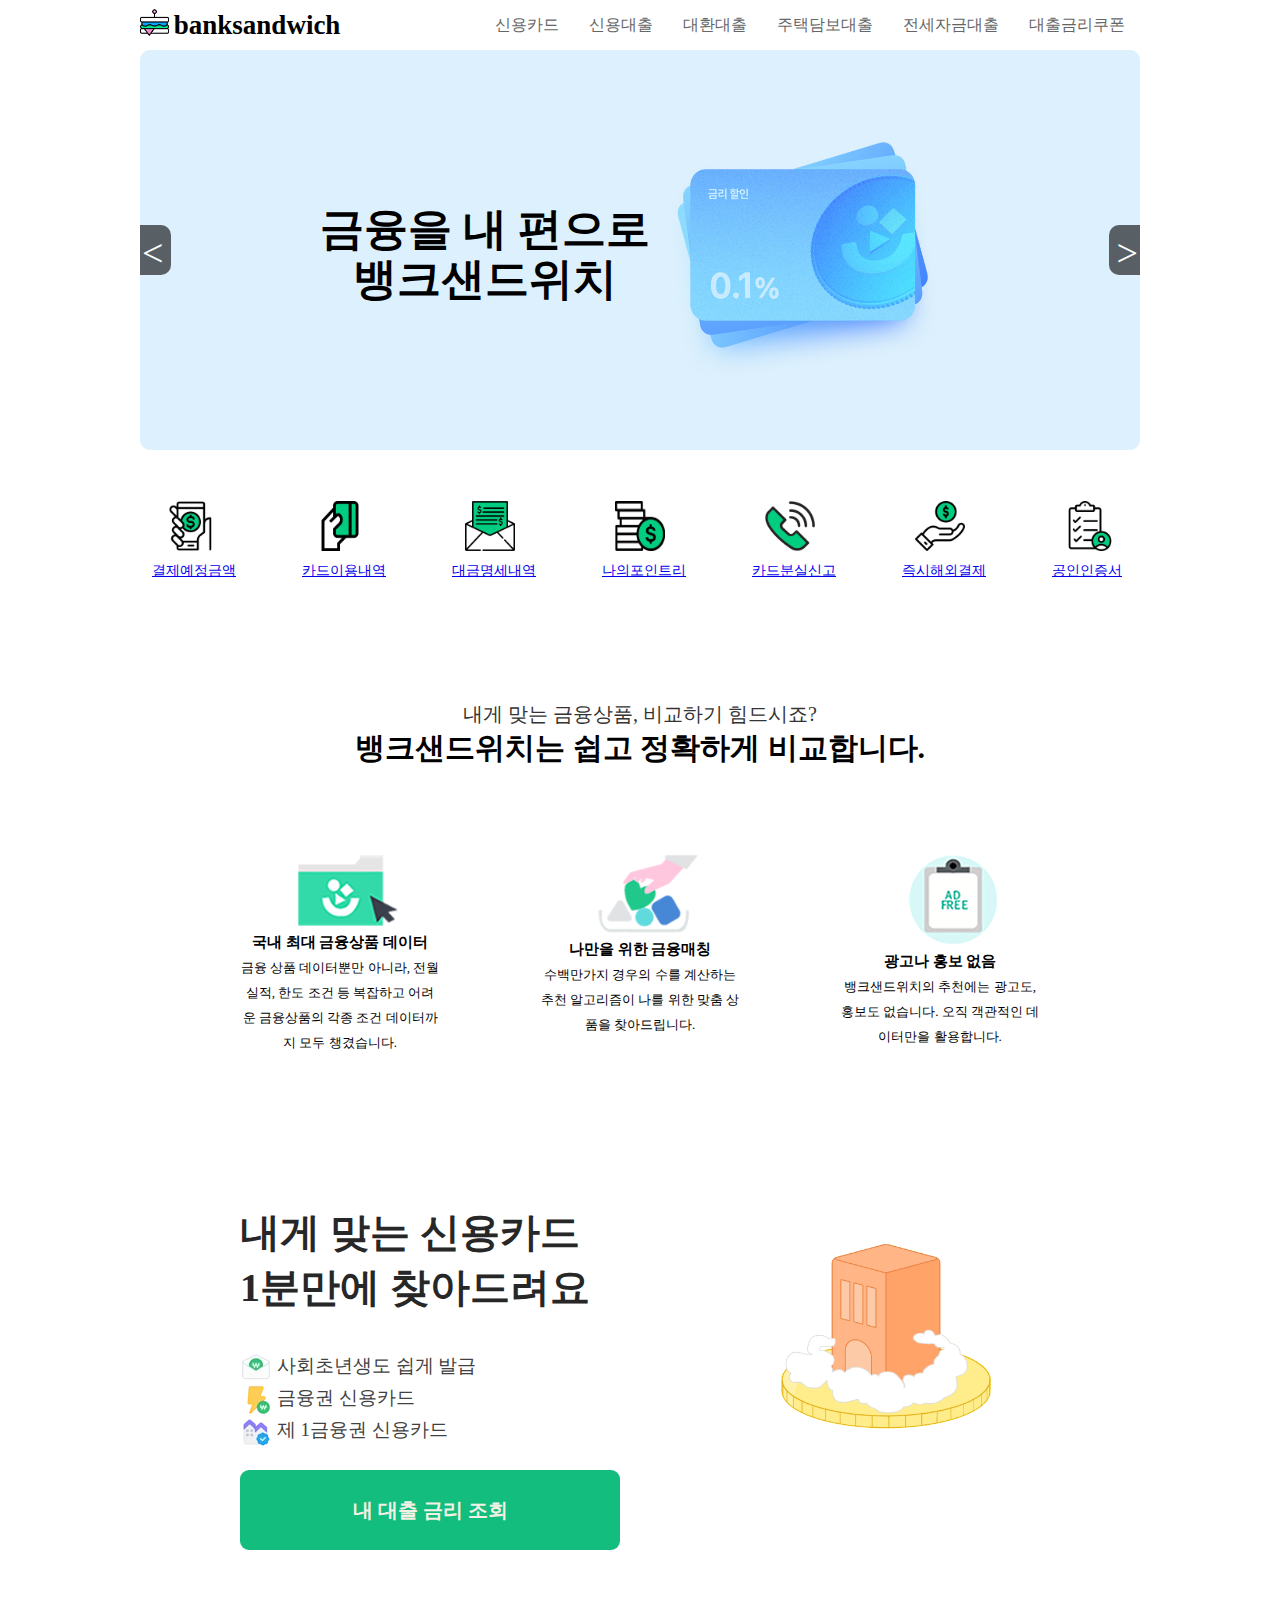
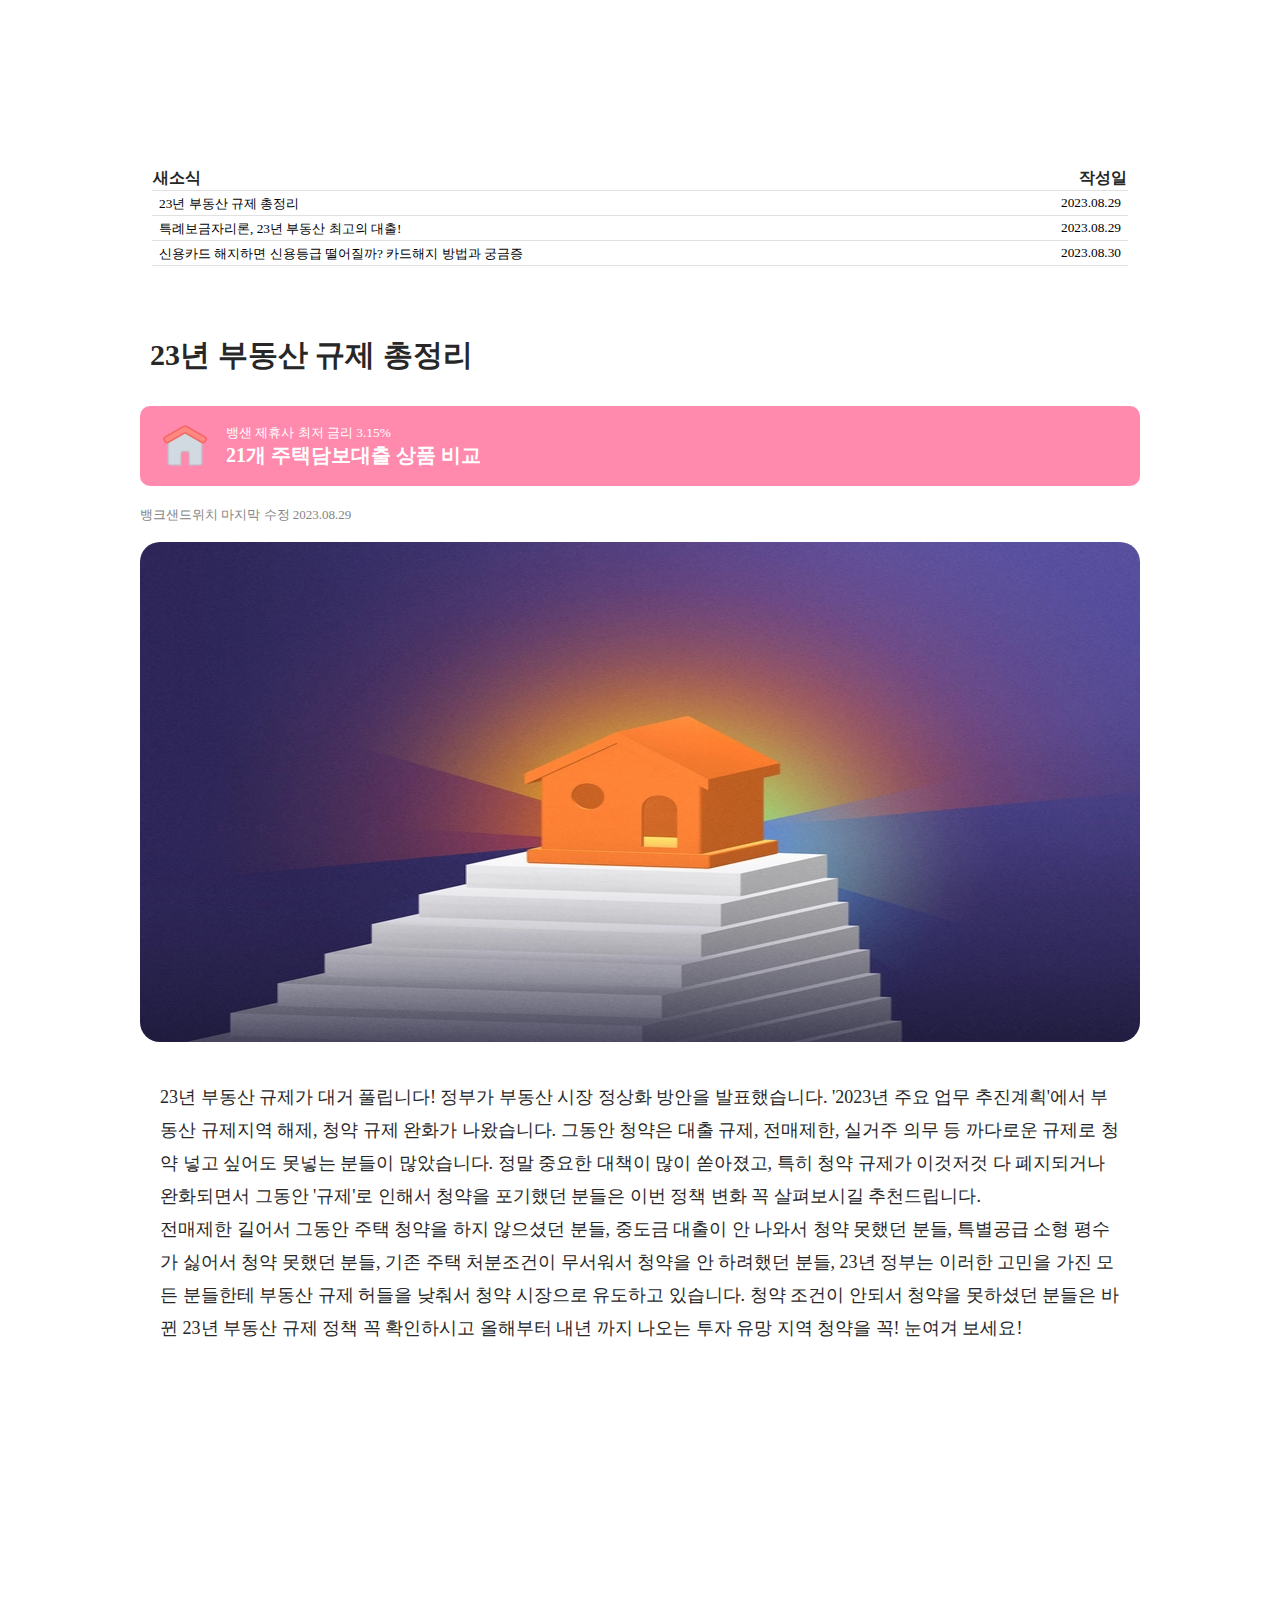
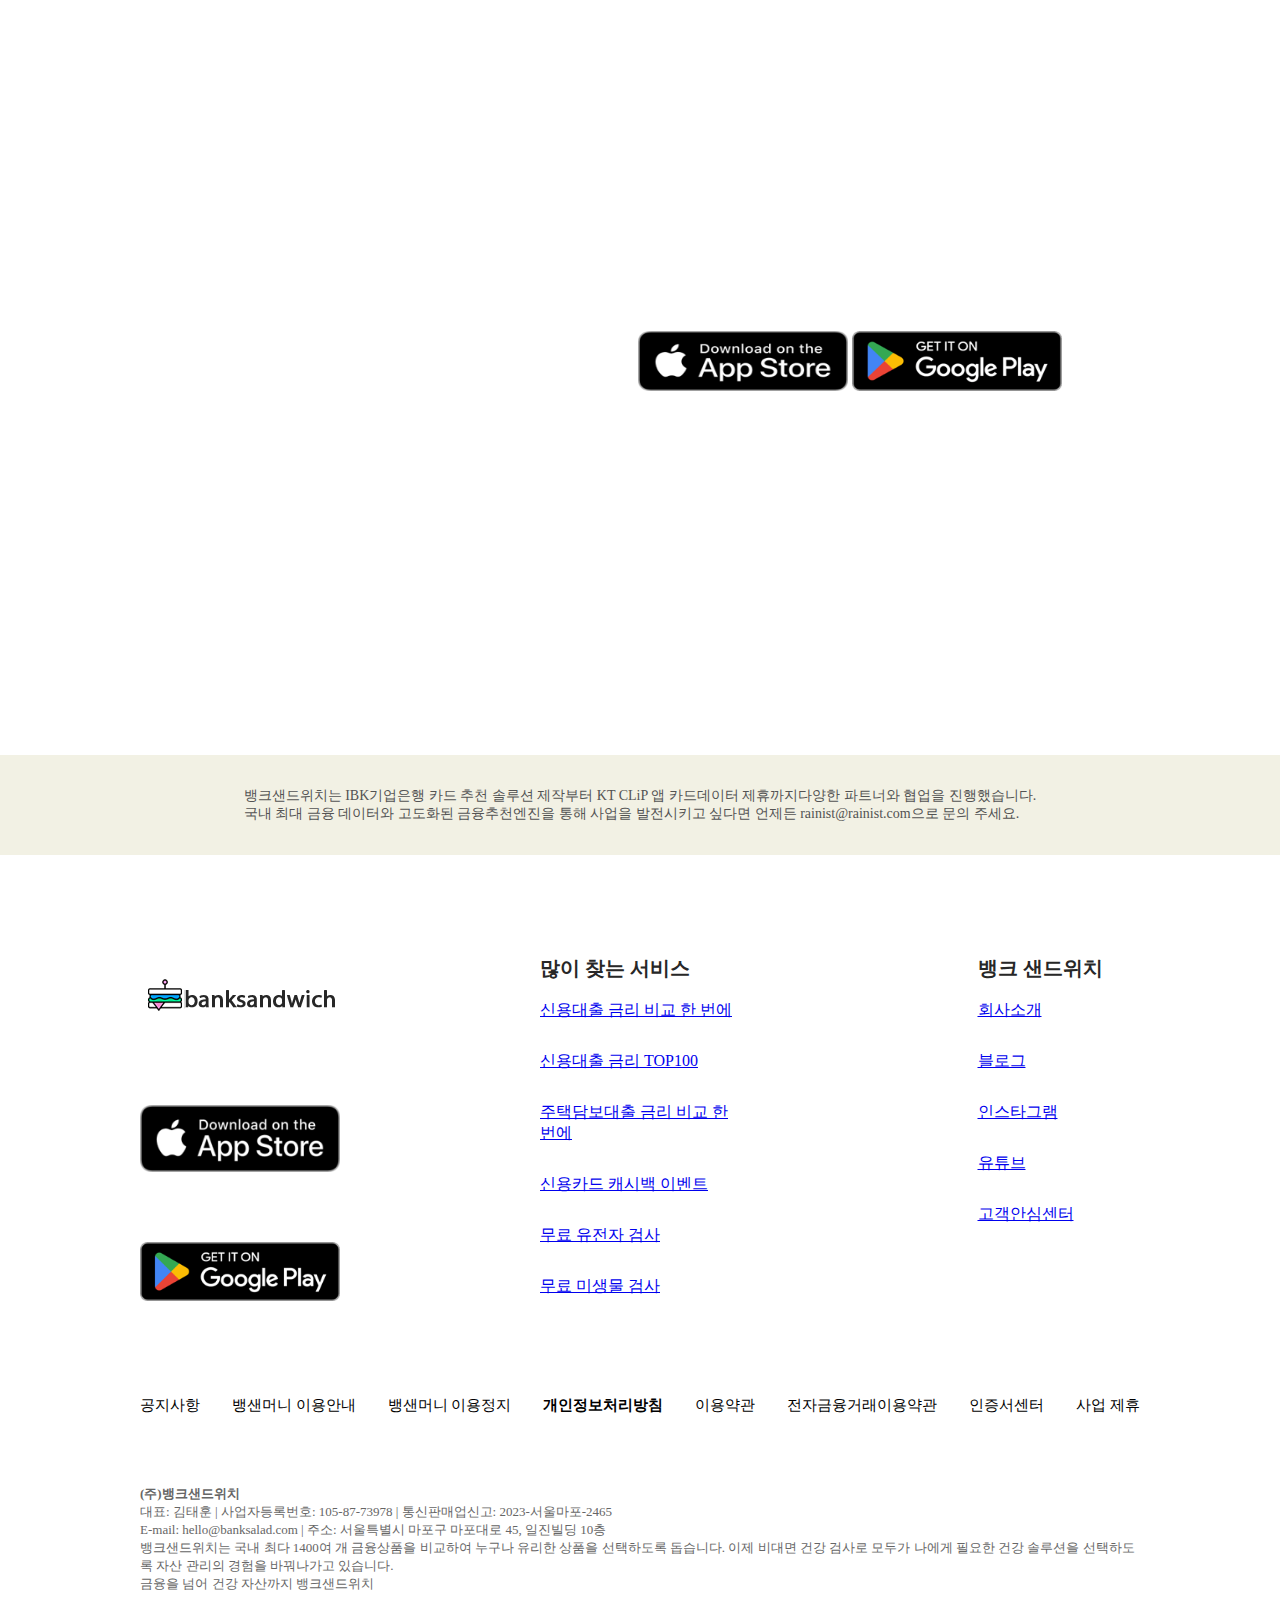
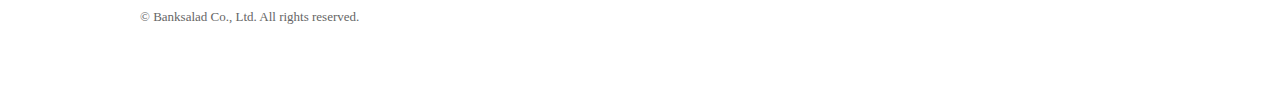
==== commit 3d95ba0e: "2/1" ====
--- a/index.html
+++ b/index.html
@@ -4,27 +4,12 @@
     <meta charset="UTF-8">
     <meta name="viewport" content="width=device-width, initial-scale=1.0">
     <title>banksandwich</title>
-    <script src ="jquery-3.7.1.min.js"></script>
+    <script src="https://ajax.googleapis.com/ajax/libs/jquery/3.7.1/jquery.min.js"></script>
     <link rel="stylesheet" href="index.css">
-    <link rel="stylesheet" href="미디어쿼리.css">
-
-    <style>
-          @import url('https://fonts.googleapis.com/css2?family=Gothic+A1:wght@600&display=swap');
-    </style>
-
-<script>
-
-    $(function(){
-    
-    $(".a").click(function(){
-    
-    $(".b").slideToggle();
-    
-    });
-    
-    });
-    
- </script>
+    <!-- <link rel="stylesheet" href="미디어쿼리.css"> -->
+       <meta charset="utf-8">
+
+
 
 
 </head>
@@ -35,36 +20,43 @@
 
     <!--헤더 반응형 내비게이션-->
     <header>
-        <div class = "logo" style="font-size: 25px; display: flex;">
-            <img src = "img/sandwich.png" alt = "banksandwich"
-            style="width: 40px; height: 40px;">
-            <p style="color:#272727; margin-left: 5px;">banksandwich</p></div>
-          
-        <img src = "img/i.png" class="a">
-        
-        <nav class = "b">
+        <div class="logo" style="font-size: 27px; font-weight: bold";><img src = "img/sandwich.png" alt = "logo" style="vertical-align: middle; width: 13%; padding-bottom: 10px; margin-right: 5px;">banksandwich</div>
+        <img src ="img/i.png" class="a">
+
+        <nav class="b" style="z-index: 10; background-color: #ffffff;">
             <ul>
-                <li><a href="#">신용카드</a></li>
-                <li><a href="#">신용대출</a></li>
-                <li><a href="#">대환대출</a></li>
+                <li><a href ="#">신용카드</a></li>
+                <li><a href= "#">신용대출</a></li>
+                <li><a href= "#">대환대출</a></li>
                 <li><a href="#">주택담보대출</a></li>
-                <li><a href="#">전세자금대출</a></li>
-                <li><a href="#">대출금리쿠폰</a></li>
+                <li><a href ="#">전세자금대출</a></li>
+                <li><a href= "#">대출금리쿠폰</a></li>
             </ul>
         </nav>
+
     </header>
 
-  
-     
-
-
+    <script>
+        $(function(){
+            $(".a").click (function(){
+                $(".b").slideToggle();
+                
+            });
+        });
+    </script>
+    
+    
 
     <!--슬라이더-->
     <div id = "slidewrap">
         <ul class = "slide">
-            <li><img src ="img/slide1.JPG" alt = "slider3"></li>
-            <li><img src ="img/slide2.JPG" alt = "slider2"></li>
-            <li><img src ="img/slide3.JPG" alt = "slider3" ></li>
+            <li><img src ="img/slide1.JPG" alt = "slider1"><span id = "slider1_text">금융을 내 편으로 <br>
+                뱅크샌드위치
+                </span></li>
+            <li><img src ="img/slide2.JPG" alt = "slider2"><span id = "slider2_text" >대출 앞에 작아질 때!<br>
+                뱅크샌드위치 금융매칭<br></span></li>
+            <li><img src ="img/slide3.JPG" alt = "slider3" ><span id = "slider3_text">30만원 상당의 검사를 무료로<br>
+                오직 뱅크샌드위치에서</span></li>
         </ul>
 
         <span class="prev">&lt;</span>
@@ -73,8 +65,21 @@
     </div>
 
     <!--슬라이더 부분 자바스크립트-->
-    <script>     
+    <script>    
+    if (window.matchMedia("(max-width: 999px)").matches) { 
+
         $('.prev').click(function(){
+        $('.slide li:last').prependTo('.slide');
+        $('.slide').css('margin-left','-100%');
+        $('.slide').stop().animate({marginLeft:0},800);});
+      
+        $('.next').click(function(){
+          $('.slide').stop().animate({marginLeft:'-100%'},800, function(){
+            $('.slide li:first').appendTo('.slide');
+            $('.slide').css({marginLeft:0}); });
+         });
+}else {
+    $('.prev').click(function(){
         $('.slide li:last').prependTo('.slide');
         $('.slide').css('margin-left',-1000);
         $('.slide').stop().animate({marginLeft:0},800);});
@@ -84,6 +89,10 @@
             $('.slide li:first').appendTo('.slide');
             $('.slide').css({marginLeft:0}); });
          });
+
+}
+
+      
     </script>
 
     <!--자주 사용하는 노란 메뉴 정렬-->
--- a/index.css
+++ b/index.css
@@ -1,173 +1,715 @@
-@import url('https://fonts.googleapis.com/css2?family=Gothic+A1:wght@300&display=swap');
-
-
-* {
-    margin: 0;
-    /* font-size: 17px; */
-    font-family: 'Gothic A1', sans-serif;
-}
-
-ul,ol,li,a {
+@import url('https://fonts.googleapis.com/css2?family=Gothic+A1:wght@600&display=swap');
+
+* {margin:0; font-family: "맑은 고딕"; box-sizing: border-box; }
+
+ul,li,ol {list-style:none; margin:0; padding:0;}
+
+header { background-color:#fff; height:auto;}
+
+nav ul > li :hover {background-color: green;
+  padding: 10px; color: #fff; border-radius: 9px;}
+
+.a { cursor: pointer;}
+
+.b {background-color: #fff;}
+
+
+/*헤더 반응형 내비게이션*/
+
+@media (max-width:999px){
+
+  header { width:100%; display:flex;  justify-content:space-between; align-items:center;  line-height:50px;}
+
+  nav ul {display:flex; flex-direction:column; margin-top: -10px;}
+
+  nav ul li a {padding:15px; text-decoration:none; color:#666; display:block;}
+
+  .a {display:block;}
+
+  .b {display:none; position: absolute; top:60px; left: 0px; width: 100%;}
+  .b ul li a{display: block; width: 100%; line-height: 150%;}
+
+  }
+
+   @media (min-width:1000px){
+        
+      header { display:flex; width: 1000px;
+        margin: 0 auto; 
+        justify-content:space-between; align-items:center;  line-height:50px;}
+
+      nav ul {display:flex; }
+
+      nav ul li a {padding:15px; text-decoration:none; color:#666; position: relative;}
+
+      .a {display:none;}
+
+      .b {display:block;}
+
+
+  }
+
+/*슬라이더 부분 아직 반응형 적용 안 함*/
+@media all and (max-width: 599px) {
+  #slidewrap {
+    width: 100%;
+    height: auto;
+    margin: 0 auto;
+    position: relative;
+    overflow: hidden;
+    border-radius: 10px;
+  
+  }
+  
+  .slide {
+    width: 300%;
+  }
+  
+  .slide li {
+    width: 33.3%;
+    height: auto;
+    float: left;
+    position: relative;
+  }
+  
+  .slide li img {
+    width: 100%;
+    height: auto;
+    margin: 0 auto;
+  }
+  
+  
+  
+  .slide span {
+    position: absolute;
+    top: 30%;
+    display: block;
+    font-size: 38px;
+    color: #fff;
+    line-height: 57px;
+    background: rgba(0, 0, 0, 0.6);
+    cursor: pointer;
+    height: 50px;
+    transform: translateY(-50%);
+  }
+  
+  .slide span:hover {
+    background: rgba(255, 255, 255, 0.8);
+    color: #000;
+  }
+  
+  .prev {
+    left: 0;
+    border-radius: 0 10px 10px 0px;
+    padding: 0 8px 0 2px;
+  }
+  
+  .next {
+    right: 0;
+    border-radius: 10px 0px 0px 10px;
+    padding: 0 2px 0 8px;
+  }
+
+  #slider1_text { 
+    font-size: 20px; color: #000;
+    background: none;
+    margin-left: 20%;
+    margin-top: 6%;
+    text-align: center;
+    font-weight: bold;
+    line-height: 30px;
+
+  }
+
+  #slider2_text, #slider3_text {
+    font-size: 20px; color: #000;
+    background: none;
+    margin-left: 11%;
+    margin-top: 6%;
+    text-align: center;
+    font-weight: bold;
+    line-height: 30px;
+
+
+    
+  }
+      
+}
+
+@media all and (min-width: 600px) and (max-width: 999px) { 
+  #slidewrap {
+    width: 1000px;
+    height: 400px;
+    margin: 0 auto;
+    position: relative;
+    overflow: hidden;
+    border-radius: 10px;
+  
+  }
+  
+  .slide {
+    width: 3000px;
+  }
+  
+  .slide li {
+    width: 1000px;
+    height: 400px;
+    float: left;
+  }
+  
+  .slide li img {
+    width: 100%;
+    height: 100%;
+    margin: 0 auto;
+  }
+  
+  
+  
+  span {
+    position: fixed;
+    top: 30%;
+    display: block;
+    font-size: 38px;
+    color: #fff;
+    line-height: 57px;
+    background: rgba(0, 0, 0, 0.6);
+    cursor: pointer;
+    height: 50px;
+    transform: translateY(-50%);
+  }
+  
+  span:hover {
+    background: rgba(255, 255, 255, 0.8);
+    color: #000;
+  }
+  
+  .prev {
+    left: 0;
+    border-radius: 0 10px 10px 0px;
+    padding: 0 8px 0 2px;
+  }
+  
+  .next {
+    right: 0;
+    border-radius: 10px 0px 0px 10px;
+    padding: 0 2px 0 8px;
+  }
+
+  #slider1_text { 
+    font-size: 40px; color: #000;
+    background: none;
+    margin-left: 18%;
+    margin-top: -5%;
+    text-align: center;
+    font-weight: bold;
+    line-height: 50px;
+
+  }
+
+  #slider2_text, #slider3_text {
+    font-size: 40px; color: #000;
+    background: none;
+    margin-left: 10%;
+    margin-top: -5%;
+    text-align: center;
+    font-weight: bold;
+    line-height: 50px;
+
+
+    
+  }
+  
+  }
+
+@media all and (min-width: 1000px) {
+
+    #slidewrap {
+        width: 1000px;
+        height: 400px;
+        margin: 0 auto;
+        position: relative;
+        overflow: hidden;
+        border-radius: 10px;
+      
+      }
+      
+      .slide {
+        width: 3000px;
+      }
+      
+      .slide li {
+        width: 1000px;
+        height: 400px;
+        float: left;
+      }
+      
+      .slide li img {
+        width: 100%;
+        height: 100%;
+        margin: 0 auto;
+      }
+      
+      
+      
+      span {
+        position: absolute;
+        top: 50%;
+        display: block;
+        font-size: 38px;
+        color: #fff;
+        line-height: 57px;
+        background: rgba(0, 0, 0, 0.6);
+        cursor: pointer;
+        height: 50px;
+        transform: translateY(-50%);
+      }
+      
+      span:hover {
+        background: rgba(255, 255, 255, 0.8);
+        color: #000;
+      }
+      
+      .prev {
+        left: 0;
+        border-radius: 0 10px 10px 0px;
+        padding: 0 8px 0 2px;
+      }
+      
+      .next {
+        right: 0;
+        border-radius: 10px 0px 0px 10px;
+        padding: 0 2px 0 8px;
+      }
+
+      #slider1_text { 
+        font-size: 44px; color: #000;
+        background: none;
+        margin-left: 18%;
+        margin-top: -2%;
+        text-align: center;
+        font-weight: bold;
+        line-height: 50px;
+
+      }
+
+      #slider2_text, #slider3_text {
+        font-size: 42px; color: #000;
+        background: none;
+        margin-left: 10%;
+        margin-top: -2%;
+        text-align: center;
+        font-weight: bold;
+        line-height: 50px;
+
+        
+      }
+      
+}
+
+
+/*자주 사용하는 초록 메뉴 정렬*/
+
+@media all and (max-width: 599px) {
+    #wrap1 {
+        width: 100%;
+        height: 90%;
+        margin: 0 auto;
+        margin-top: 4%;
+        font-size: 13px;
+       
+    }
+    
+    #often {
+        list-style: none;
+        display: flex;
+        justify-content: space-evenly;
+        flex-wrap: wrap;
+        align-content: center;
+        
+    }
+    
+    
+    #often img {
+        /* width: 20%; */
+        height: 50%;
+       margin-left: 25%;
+    }
+    
+    #often div {
+        width: 100px;
+        height: 100px;
+    }
+    
+    #often p { margin-left: 12%;
+        margin-top: 7px;
+    
+    }
+   
+}
+
+@media all and (min-width: 600px) {
+
+      
+  #wrap1 {
+    width: 30%;
+    height: 100px;
+    margin: 0 auto;
+    margin-top: 4%;
+    font-size: 14px;
+
+   
+}
+
+#often {
     list-style: none;
-    margin: 0;
-    padding: 0;
-    text-decoration: none;
-    color: #666;
-}
-
-.photo:hover { opacity: 0.8;}
-
-header {
+    display: flex;
+    justify-content: space-between;
+    flex-wrap: nowrap;
+    align-content: center;
+    
+}
+
+
+#often img {
+    width: 50%;
+    height: 50%;
+   margin-left: 25%;
+}
+
+#often div {
+    width: 100px;
+    height: 100px;
+}
+
+#often p { margin-left: 12%;
+    margin-top: 7px;
+
+}
+  
+  }
+
+@media all and (min-width: 1000px) {
+
+
+      
+  #wrap1 {
     width: 1000px;
-    background-color: #ffffff;
-    height: auto;
-    overflow: hidden;
+    height: 100px;
     margin: 0 auto;
-     justify-content: space-between;}
-
-nav a:hover { background-color:  #13bd7e;
-  border-radius: 9px; color: #ffffff;}
-.a { cursor: pointer; }
-
-/*헤더 부분 반응형 내비게이션 제작 */
-
-/* @media (max-width: 767px) {
-
-    header {
-        display: flex;
+    margin-top: 4%;
+    font-size: 14px;
+   
+}
+
+#often {
+    list-style: none;
+    display: flex;
+    justify-content: space-between;
+    flex-wrap: wrap;
+    align-content: center;
+    
+}
+
+
+#often img {
+    width: 50%;
+    height: 50%;
+   margin-left: 25%;
+}
+
+#often div {
+    width: 100px;
+    height: 100px;
+}
+
+#often p { margin-left: 12%;
+    margin-top: 7px;
+
+}
+
+}
+
+
+
+
+
+/*뱅크 샌드위치의 장점*/
+@media all and (max-width: 599px) {
+    #wrap2 { display: flex;
+        justify-content: space-evenly;
+        width: 100%;
+        height: 300px;
+        margin: 0 auto;
+        border-radius: 9px;
+        font-size: 14px;  }
+    
+        #g { margin-left: 29%;
+             width: 50%; }
+    
+        #wrap2 > div {
+            width: 250px;
+            height: 300px; }
+    
+        #wrap2 > div > p {
+            text-align: center;
+            line-height: 20px;
+           font-size: 11px; }
+    
+        #wrap2 > div >  p > b {
+          font-size:13px;  }
+    
+}
+
+@media all and (min-width: 600px) {
+
+    #wrap2 { display: flex;
         justify-content: space-between;
+        width: 100%;
+        height: 300px;
+        margin: 0 auto;
+        border-radius: 9px;
+            }
+    
+        #g { margin-left: 25%;
+            width: 50%; }
+    
+        #wrap2 > div {
+            width: 30%;
+            height: 100%;}
+    
+        #wrap2 > div > p {
+            text-align: center;
+            line-height: 23px;
+            font-size: 13px;  }
+    
+        #wrap2 > div >  p > b {
+          font-size:14px;  }
+    
+
+}
+
+@media all and (min-width: 1000px) {
+
+
+
+
+    #wrap2 { display: flex;
+        justify-content: space-evenly;
+        width: 1000px;
+        height: 300px;
+        margin: 0 auto;
+        border-radius: 9px;
+        font-size: 14px;  }
+    
+        #g { margin-left: 29%; }
+    
+        #wrap2 > div {
+            width: 200px;
+            height: 300px; }
+    
+        #wrap2 > div > p {
+            text-align: center;
+            line-height: 25px;  }
+    
+        #wrap2 > div >  p > b {
+          font-size:15px;  }
+    
+
+}
+
+
+
+
+
+/*내게 맞는 신용카드 찾아드려요*/
+@media all and (max-width: 599px) {
+    #wrap3 {
+        width:100%;
+        height : 800px;
+        color: #272727;
+        font-size: 19px;
+        margin: 0 auto;
+    
+    
+    
+        display: flex;
+        flex-direction: row;
         align-items: center;
-        line-height: 50px;
-    }
-
-    nav ul {
+        justify-content: center;
+    }
+
+    #wrap3 > div {
+   
         display: flex;
         flex-direction: column;
-    }
-
-    nav ul li a {
-        padding: 15px;
-        text-decoration: none;
-        color: #666;
-        display: block;
-        text-align: center;
-    }
-
-    .a {
-        display: block;
-    }
-
-    .b {
-        display: none;
+        align-items: center;
+        
+    }
+
+
+    
+    
+    #wrap3 > div > div > button {
+    
+        height: 80px;
+        background-color: #13bd7e;
+        border-radius: 9px;
+        border: none;
+    }
+    
+    #j {
+        background-image: url(img/jeonse-house.png);
+        background-repeat: no-repeat;
+        width: 300px;
+        height: 300px;
+        float: right;
+        background-position: center;
+        background-size: contain;
+       
+    
+    }
+    
+    #icons {
+      vertical-align:middle;
+    }
+}
+
+@media all and (min-width: 600px) {
+
+    #wrap3 {
+        width:100%;
+        height : 800px;
+        color: #272727;
+        font-size: 19px;
+        margin: 0 auto;
+    
+    
+    
+        display: flex;
+        flex-direction: row;
+        align-items: center;
+        justify-content: center;
+    }
+
+    #wrap3 > div {
+   
+        display: flex;
+        flex-direction: column;
+        align-items: center;
+    }
+
+
+    
+    
+    #wrap3 > div > div > button {
+        width: 380px;
+        height: 80px;
+        background-color: #13bd7e;
+        border-radius: 9px;
+        border: none;
+    }
+    
+    #j {
+        background-image: url(img/jeonse-house.png);
+        background-repeat: no-repeat;
+        width: 300px;
+        height: 300px;
+        float: right;
+        background-position: center;
+        background-size: contain;
+       
+    
+    }
+    
+    #icons {
+      vertical-align:middle;
+    }
+
+    
+}
+
+@media all and (min-width: 1000px) {
+
+    #wrap3 {
+        width:1000px;
+        height : 500px;
+        color: #272727;
+        font-size: 19px;
+        margin: 0 auto;
+        
+    
+    
+    
+        display: flex;
+        flex-direction: row;
+        align-items: center;
+        justify-content: center;
+    }
+    
+    #wrap3 > div {
+   
+        width: 800px;
+        height: 400px;
+        display: inline-block;
+        position: relative;
+
+    
+      
+    }
+
+
+    
+    #wrap3 > div > div > button {
+        width: 380px;
+        height: 80px;
+        background-color: #13bd7e;
+        border-radius: 9px;
+        border: none;
+    }
+    
+    #j {
+        background-image: url(img/jeonse-house.png);
+        background-repeat: no-repeat;
+        width: 300px;
+        height: 300px;
         position: absolute;
-        top: 60px;
-        left: 0px;
-        width: 100%;
-    }
-
-    .b ul li a {
-        display: block;
-        width: 100%;
-        line-height: 150%;
-    }
-
-}
-@media (min-width: 768px) {
-
-    header {
-        display: flex;
-        justify-content: space-around;
-        align-items: center;
-        line-height: 50px;
-        font-weight: bold;
-        font-size: 15px;
-    }
-
-    nav ul {
-        display: flex;
-    }
-
-    nav ul li a {
-        padding: 15px;
-        text-decoration: none;
-        color: #272727;
-        position: relative;
-    }
-
-    .a {
-        display: none;
-    }
-
-    .b {
-        display: block;
-    }
-} */
-
-/*내게 맞는 신용카드를 찾아드려요!*/
-#wrap3 {
-    width:1000px;
-    height : 300px;
-    color: #272727;
-    font-size: 19px;
-    margin: 0 auto;
-
-
-
-    display: flex;
-    flex-direction: row;
-    align-items: center;
-    justify-content: center;
-}
-
-
-#wrap3 > div > div > button {
-    width: 380px;
-    height: 80px;
-    background-color: #13bd7e;
-    border-radius: 9px;
-    border: none;
-}
-
-#j {
-    background-image: url(img/jeonse-house.png);
-    background-repeat: no-repeat;
-    width: 300px;
-    height: 300px;
-    float: right;
-    background-position: center;
-    background-size: contain;
-   
-
-}
-
-#icons {
-  vertical-align:middle;
-}
-
-/*이순신 응용 반응형*/
-
-* {margin: 0; padding: 0; box-sizing: border-box;}
-   
-ul, ol, li { list-style: none; margin: 0; padding: 0;}
-
-#wrap4 {width: 1000px; height: 1400px; margin: 0 auto; }
-
-#wrap4 h2 { font-size: 30px; padding: 10px; margin-top: 20px; color: #272727;}
-
-
-#div1 {width: 100%; height: 1300px; text-align: left; }
-#div2 {width: 100%; height: 1300px; text-align: left; display: none;}
-#div3 { width: 100%; height: 1300px; text-align: left; display: none;}
-
-#wrap4 img { width: 100%; height: 500px; border-radius: 20px;}
-
-.textbox {width: 97%; height: 300px; background-color: #ffffff; margin: 30px 0 0 30px; font-size: 18px; line-height: 37px; color: #272727; font-weight: 200;}
+        background-position: center;
+        background-size: contain;
+        margin: -160px 0px 100px 62%;
+       
+    
+    }
+    
+    #icons {
+      vertical-align:middle;
+    }
+
+}
+
+
+
+
+
+/*이순신 기사 슬라이스*/
+@media all and (max-width: 599px) {
+ 
+ #wrap4 {width: 100%; height: auto; margin: 0 auto; }
+
+#wrap4 h2 { font-size: 23px; padding: 6px; margin-top: 20px; color: #272727;}
+
+
+#div1 {width: 100%; height: 1200px; text-align: left; }
+#div2 {width: 100%; height: 1200px; text-align: left; display: none;}
+#div3 { width: 100%; height: 1200px; text-align: left; display: none;}
+
+#wrap4 img { width: 100%; height: 400px; border-radius: 9px;}
+
+.textbox {width: 100%; height: 300px; background-color: #ffffff; margin: 10px 0 0 0px; padding: 5%; font-size: 13px; line-height: 25px; color: #272727; font-weight: 200;}
 
 
 
 
 #article_b  {
-  margin-top: 200px;
+  margin-top: 100px;
   width: 1000px;
   height: 150px;
 }
@@ -180,7 +722,7 @@
   padding: 10px;
   border-radius: 9px;
   color: #272727;
-  margin-top: 230px;
+  margin-top: 50px;
 
 }
 
@@ -231,7 +773,7 @@
   #button_1 > p:nth-of-type(2) {
     text-align: left;
     margin-left: 80px;
-    font-size: 20px;
+    font-size: 15px;
     color: #fff;
   }
 
@@ -279,172 +821,618 @@
 font-size: 20px;
 color: #fff;
 }
-
-  /* #article_b > button {
-
-    background-color: rgba(0, 0, 0, 0);
+    
+}
+
+@media all and (min-width: 600px) {
+ 
+ #wrap4 {width: 100%; height: auto; margin: 0 auto; }
+
+#wrap4 h2 { font-size: 25px; padding: 6px; margin-top: 20px; color: #272727;}
+
+
+#div1 {width: 100%; height: 1400px; text-align: left; }
+#div2 {width: 100%; height: 1400px; text-align: left; display: none;}
+#div3 { width: 100%; height: 1400px; text-align: left; display: none;}
+
+#wrap4 img { width: 100%;  border-radius: 9px;}
+
+.textbox {width: 100%; height: 300px; background-color: #ffffff; margin: 10px 0 0 0px; padding: 5%; font-size: 17px; line-height: 35px; color: #272727; font-weight: 200;}
+
+
+
+
+#article_b  {
+  margin-top: 100px;
+  width: 1000px;
+  height: 150px;
+}
+
+
+
+#article_b > table {
+  width: 1000px;
+  background-color: #fff;
+  padding: 10px;
+  border-radius: 9px;
+  color: #272727;
+  margin-top: 100px;
+
+}
+
+
+#article_b table td { 
+  border-bottom:1.1px solid #e1e1e1;}
+
+  #article_b table td button:hover {
+    background-color: #a6ffde; 
+    padding: 0px 10px;
+    border-radius: 9px;
+  }
+
+#article_b > table button {
+  width: 100%;
+  border: none;
+  text-align: left;
+  background-color: #fff;
+
+}
+
+
+
+#button_1 {
+    width: 100%;
+    height: 80px;
+    background-color: #ff8aad;
+    border-radius: 10px;
     border: none;
-    color: #8f8f8f;
-  } */
-
-
- /*뱅크 샐러드의 장점*/
-
- #wrap2 { display: flex;
-    justify-content: space-evenly;
-    width: 1000px;
-    height: 300px;
-    margin: 0 auto;
+    margin: 20px 0px;
+    position: relative;
+  }
+
+  #button_1 img {
+    width: 50px;
+    height: 50px;
+    position: absolute;
+    left: 20px;
+    bottom: 15px;
+  }
+
+  #button_1 > p:nth-of-type(1) {
+    text-align: left;
+    margin-left: 80px;
+    color: #fff;
+  }
+
+  #button_1 > p:nth-of-type(2) {
+    text-align: left;
+    margin-left: 80px;
+    font-size: 15px;
+    color: #fff;
+  }
+
+
+
+
+  #button_2 {
+    width: 100%;
+    height: 80px;
+    background-color: #877af5;
+    border-radius: 10px;
+    border: none;
+    margin: 20px 0px;
+  }
+
+  
+#button_2 {
+width: 100%;
+height: 80px;
+background-color: #877af5;
+border-radius: 10px;
+border: none;
+margin: 20px 0px;
+position: relative;
+}
+
+
+#button_2 img {
+width: 50px;
+height: 50px;
+position: absolute;
+left: 20px;
+bottom: 15px;
+}
+
+#button_2 > p:nth-of-type(1) {
+text-align: left;
+margin-left: 80px;
+color: #fff;
+}
+
+#button_2 > p:nth-of-type(2) {
+text-align: left;
+margin-left: 80px;
+font-size: 20px;
+color: #fff;
+}
+
+
+}
+
+@media all and (min-width: 1000px) {
+
+#wrap4 {width: 1000px; height: 1400px; margin: 0 auto; }
+
+#wrap4 h2 { font-size: 30px; padding: 10px; margin-top: 20px; color: #272727;}
+
+
+#div1 {width: 100%; height: 1300px; text-align: left; }
+#div2 {width: 100%; height: 1300px; text-align: left; display: none;}
+#div3 { width: 100%; height: 1300px; text-align: left; display: none;}
+
+#wrap4 img { width: 100%; height: 500px; border-radius: 20px;}
+
+.textbox {width: 97%; height: 300px; background-color: #ffffff; margin: 30px 0 0 15px; padding: 5px; font-size: 18px; line-height: 33px; color: #272727; font-weight: 200;}
+
+
+
+
+#article_b  {
+  margin-top: 100px;
+  width: 1000px;
+  height: 150px;
+}
+
+
+
+#article_b > table {
+  width: 1000px;
+  background-color: #fff;
+  padding: 10px;
+  border-radius: 9px;
+  color: #272727;
+  margin-top: 100px;
+
+}
+
+
+#article_b table td { 
+  border-bottom:1.1px solid #e1e1e1;}
+
+  #article_b table td button:hover {
+    background-color: #a6ffde; 
+    padding: 0px 10px;
     border-radius: 9px;
-    font-size: 14px;
- 
-}
-
-    #g {
-        margin-left: 29%;
-    }
-
-    #wrap2 > div {
-        width: 250px;
-        height: 300px;
-    }
-
-    #wrap2 > div > p {
-        text-align: center;
-        line-height: 25px;  
-    }
-
-    #wrap2 > div >  p > b {
-      font-size:15px;
-      
-    }
-
-    /*footer 부분 아직 반응형 적용 안 함*/
-#wrap6 {
+  }
+
+#article_b > table button {
+  width: 100%;
+  border: none;
+  text-align: left;
+  background-color: #fff;
+
+}
+
+
+
+#button_1 {
+    width: 100%;
+    height: 80px;
+    background-color: #ff8aad;
+    border-radius: 10px;
+    border: none;
+    margin: 20px 0px;
+    position: relative;
+  }
+
+  #button_1 img {
+    width: 50px;
+    height: 50px;
+    position: absolute;
+    left: 20px;
+    bottom: 15px;
+  }
+
+  #button_1 > p:nth-of-type(1) {
+    text-align: left;
+    margin-left: 80px;
+    color: #fff;
+  }
+
+  #button_1 > p:nth-of-type(2) {
+    text-align: left;
+    margin-left: 80px;
+    font-size: 20px;
+    color: #fff;
+  }
+
+
+
+
+  #button_2 {
+    width: 100%;
+    height: 80px;
+    background-color: #877af5;
+    border-radius: 10px;
+    border: none;
+    margin: 20px 0px;
+  }
+
+  
+#button_2 {
+width: 100%;
+height: 80px;
+background-color: #877af5;
+border-radius: 10px;
+border: none;
+margin: 20px 0px;
+position: relative;
+}
+
+
+#button_2 img {
+width: 50px;
+height: 50px;
+position: absolute;
+left: 20px;
+bottom: 15px;
+}
+
+#button_2 > p:nth-of-type(1) {
+text-align: left;
+margin-left: 80px;
+color: #fff;
+}
+
+#button_2 > p:nth-of-type(2) {
+text-align: left;
+margin-left: 80px;
+font-size: 20px;
+color: #fff;
+}
+
+}
+
+
+
+
+/*큰 폰 사진 있는 부분*/
+@media all and (max-width: 599px) {
+  
+
+    #wrap5 {
+        width: 100%;
+        height: 800px;
+        background-color: #ffffff;
+        color: #333;
+        display: flex;
+        align-items: center;
+        justify-content: center;
+
+      }
+
+      
+    #award {
+        color: #fff;
+        font-size: 15px;
+        line-height: 25px;
+        font-weight: 300;
+
+    }
+    
+    #wrap5 img {
+        /* width: 70%; */
+        /* height: 60px; */
+    }
+    
+    #wrap5 > div {
+        margin: 15px 0px 0px 0px;
+    
+    }
+
+}
+
+@media all and (min-width: 600px) {
+
+    
+    #wrap5 {
+        width: 100%;
+        height: 800px;
+        background-color: #ffffff;
+        color: #333;
+        display: flex;
+        align-items: center;
+        justify-content: center;
+      }
+
+          
+    #award {
+        color: #fff;
+        font-size: 17px;
+        line-height: 25px;
+        font-weight: 300;
+
+    }
+    
+    #wrap5 img {
+        width: 210px;
+        height: 60px;
+      }
+    
+    #wrap5 > div {
+        margin: 15px 0px 0px 0px;
+    
+    }
+
+
+}
+
+@media all and (min-width: 1000px) {
+
+    #wrap5 {
+        width: 100%;
+        height: 800px;
+        background-color: #ffffff;
+        color: #333;
+        display: flex;
+        align-items: center;
+        justify-content: center;
+      }
+
+    
+
+}
+
+
+
+
+/*큰 폰 사진 아래에 조그만한 문구*/
+@media all and (max-width: 599px) {
+  
+    #wrap6 {
+        width: 100%;
+        height: 100px;
+        background-color: #f2f1e4;
+        color: #535353;
+        display: flex;
+        align-items: center;
+        justify-content: flex-start;
+        font-size: 11px;
+      }
+
+
+}
+
+@media all and (min-width: 600px) {
+    #wrap6 {
+        width: 100%;
+        height: 100px;
+        background-color: #f2f1e4;
+        color: #535353;
+        display: flex;
+        align-items: center;
+        justify-content: center;
+        font-size: 14px;
+      }
+
+}
+
+@media all and (min-width: 1000px) {
+    #wrap6 {
+        width: 100%;
+        height: 100px;
+        background-color: #f2f1e4;
+        color: #535353;
+        display: flex;
+        align-items: center;
+        justify-content: center;
+        font-size: 14px;
+      }
+}
+
+
+
+
+/*footer1*/
+@media all and (max-width: 599px) {
+    #wrap7 {
+  
+        width: 100%;
+        height: 500px;
+        background-color: #ffffff;
+        display: flex;
+        justify-content:space-between;
+        flex-wrap: nowrap;
+        margin: 0 auto;
+        color: #272727;
+      }
+      
+      #wrap7 > div {
+        width: 90%;
+        height: 450px;
+        margin-top: 10%;
+        margin-left: 14px;
+        display: flex;
+        flex-direction: column;
+        flex-wrap: nowrap;
+        align-items: center;
+        justify-content: space-between;
+
+    
+      
+      }
+      
+     #wrap7 > div > ul >li > a {
+      
+       font-size: 13px;
+        background-color: rgba(0, 0, 0, 0);
+        border: none;
+        
+      } 
+      
+      #wrap7 > div > a > img {
+        width: 90%;
+        
+      }
+      
+      #wrap7 ul > li {
+        list-style: none;
+        margin-bottom: 30px;
+        font-size: 18px;
+        text-decoration: none;
+        
+      }
+      
+      #wrap7 h3 {
+        font-size: 15px;
+      }
+
+  
+}
+
+@media all and (min-width: 600px) {
+    #wrap7 {
+  
+        width: 100%;
+        height: 500px;
+        background-color: #ffffff;
+        display: flex;
+        justify-content:space-between;
+        flex-wrap: nowrap;
+        margin: 0 auto;
+        color: #272727;
+      }
+      
+      #wrap7 > div {
+        width: 35%;
+        height: 350px;
+        margin-top: 10%;
+        display: flex;
+        flex-direction: column;
+        flex-wrap: nowrap;
+        align-items: center;
+        justify-content: space-between;
+   
+      
+      }
+      
+    
+      
+      #wrap7 > div > a > img {
+        width: 70%;
+        
+      }
+      
+      #wrap7 ul > li {
+        list-style: none;
+        margin-bottom: 30px;
+        font-size: 15px;
+        text-decoration: none;
+        
+      }
+      
+      #wrap7 h3 {
+        font-size: 20px;
+      }
+
+
+}
+
+@media all and (min-width: 1000px) {
+    #wrap7 {
+  
+        width: 1000px;
+        height: 500px;
+        background-color: #ffffff;
+        display: flex;
+        justify-content:space-between;
+        flex-wrap: nowrap;
+        margin: 0 auto;
+        color: #272727;
+      }
+      
+      #wrap7 > div {
+        width: 200px;
+        height: 350px;
+        margin-top: 10%;
+        display: flex;
+        flex-direction: column;
+        flex-wrap: nowrap;
+        align-items: center;
+        justify-content: space-between;
+      
+      }
+      
+    
+      
+      #wrap7 > div > a > img {
+        width: 200px;
+        
+      }
+      
+      #wrap7 ul > li {
+        list-style: none;
+        margin-bottom: 30px;
+        font-size: 16px;
+        text-decoration: none;
+        
+      }
+      
+      #wrap7 h3 {
+        font-size: 20px;
+      }
+
+}
+
+
+
+/*footer2, 일렬로 되어있음*/
+@media all and (max-width: 599px) {
+      
+  #footer2 {
+    display: flex;
+    justify-content: space-between;
+    flex-wrap: nowrap;
     width: 100%;
     height: 100px;
-    background-color: #f2f1e4;
-    color: #535353;
+    margin: 0 auto;
+    align-items: center;
+    font-size: 13px;
+  }
+  
+  #wrap8 {
+    
+     height: 100px;
+     
+
+  
+  }
+  
+}
+
+@media all and (min-width: 600px) {
+      
+  #footer2 {
     display: flex;
+    justify-content: space-between;
+    width: 100%;
+    height: 100px;
+    margin: 0 auto;
     align-items: center;
-    justify-content: center;
-    font-size: 14px;
-  }
-  
-  
-  /*footer 부분 아직 반응형 적용 안 함 */
-  #wrap7 {
-  
-    width: 1000px;
-    height: 600px;
-    background-color: #ffffff;
-    display: flex;
-    justify-content:space-between;
-    flex-wrap: nowrap;
-    margin: 0 auto;
-    color: #272727;
-  }
-  
-  #wrap7 > div {
-    width: 200px;
-    height: 350px;
-    margin-top: 10%;
-    display: flex;
-    flex-direction: column;
-    flex-wrap: nowrap;
-    align-items: center;
-    justify-content: space-between;
-  
-  }
-  
-  #wrap7 > div > a {
-  
-    font-size: 20px;
-    background-color: rgba(0, 0, 0, 0);
-    border: none;
-    
-  }
-  
-  #wrap7 > div > a > img {
-    width: 200px;
-    
-  }
-  
-  #wrap7 ul > li {
-    list-style: none;
-    margin-bottom: 30px;
-    font-size: 18px;
-    text-decoration: none;
-    
-  }
-  
-  #wrap7 h3 {
-    font-size: 20px;
-  }
-  
-  
-  /*슬라이더 부분 아직 반응형 적용 안함*/
-  #slidewrap {
-    width: 1000px;
-    height: 400px;
-    margin: 0 auto;
-    position: relative;
-    overflow: hidden;
-    border-radius: 10px;
-  
-  }
-  
-  .slide {
-    width: 3000px;
-  }
-  
-  .slide li {
-    width: 1000px;
-    height: 400px;
-    float: left;
-  }
-  
-  .slide li img {
-    width: 100%;
-    height: 100%;
-    margin: 0 auto;
-  }
-  
-  
-  
-  span {
-    position: absolute;
-    top: 50%;
-    display: block;
-    font-size: 38px;
-    color: #fff;
-    line-height: 57px;
-    background: rgba(0, 0, 0, 0.6);
-    cursor: pointer;
-    height: 50px;
-    transform: translateY(-50%);
-  }
-  
-  span:hover {
-    background: rgba(255, 255, 255, 0.8);
-    color: #000;
-  }
-  
-  .prev {
-    left: 0;
-    border-radius: 0 10px 10px 0px;
-    padding: 0 8px 0 2px;
-  }
-  
-  .next {
-    right: 0;
-    border-radius: 10px 0px 0px 10px;
-    padding: 0 2px 0 8px;
-  }
-  
-  /*footer2 부분 아직 반응형 적용 안 함*/
-  
-  
+    font-size: 15px;
+  }
+  
+  #wrap8 {
+    
+     height: 100px;
+
+  
+  }
+
+}
+
+@media all and (min-width: 1000px) {
+      
   #footer2 {
     display: flex;
     justify-content: space-between;
@@ -460,94 +1448,60 @@
 
   
   }
-  
-  /*메인 페이지의 맨 마지막 부분 아직 반응형 적용 안 함*/
-  
-  #wrap9 {
-    width: 100%;
-    height: 250px;
-    font-size: 13px;
-   }
-  
-   #main_last {
-    width: 1000px;
-  display: flex;
-  padding: 30px 0px 0px 0px;
-  color: #666;
-  margin: 0 auto;
-   }
-  
-  
-  
-  /*다운로드 안드로이드, 애플 권유 부분 큰 폰 사진 있는 부분  -> 아직 반응형 적용 안 함 */
-  
-   #wrap5 {
-    width: 100%;
-    height: 600px;
-    background-image: url('https://cdn.banksalad.com/app/banksalad-web/landing-app-ad-banner-pc.png');
-    background-position: 15% 10%;
-  
-    display: flex;
-    flex-flow: column;
-    align-items: center;
-    justify-content: center;
-  
-  }
-  
-  #award {
-    color: #fff;
-    font-size: 18px;
-    line-height: 30px;
-    font-weight: 300;
-
-  }
-  
-  #wrap5 img {
-    width: 210px;
-    height: 60px;
-  }
-  
-  #wrap5 > div {
-    margin: 15px 0px 0px 0px;
-  
-  }
-  
-
-  /*자주 쓰는 메뉴 정렬*/
-
-
-  
-  #wrap1 {
-    width: 1000px;
-    height: 100px;
-    margin: 0 auto;
-    margin-top: 4%;
-    font-size: 14px;
-   
-}
-
-#often {
-    list-style: none;
-    display: flex;
-    justify-content: space-between;
-    flex-wrap: wrap;
-    align-content: center;
-    
-}
-
-
-#often img {
-    width: 50%;
-    height: 50%;
-   margin-left: 25%;
-}
-
-#often div {
-    width: 100px;
-    height: 100px;
-}
-
-#often p { margin-left: 12%;
-    margin-top: 7px;
+
+}
+
+
+
+
+/*맨 마지막 부분*/
+@media all and (max-width: 599px) {
+    #wrap9 {
+        width: 100%;
+        height: 200px;
+        font-size: 11px;
+       }
+      
+       #main_last {
+        width: 100%;
+      display: flex;
+      padding: 30px 0px 0px 0px;
+      color: #666;
+      margin: 0 auto;
+       }
+  
+}
+
+@media all and (min-width: 600px) {
+    #wrap9 {
+        width: 100%;
+        height: 250px;
+        font-size: 12px;
+       }
+      
+       #main_last {
+        width: 100%;
+      display: flex;
+      padding: 30px 0px 0px 0px;
+      color: #666;
+      margin: 0 auto;
+       }
+
+}
+
+@media all and (min-width: 1000px) {
+    #wrap9 {
+        width: 100%;
+        height: 250px;
+        font-size: 13px;
+       }
+      
+       #main_last {
+        width: 1000px;
+      display: flex;
+      padding: 30px 0px 0px 0px;
+      color: #666;
+      margin: 0 auto;
+       }
 
 }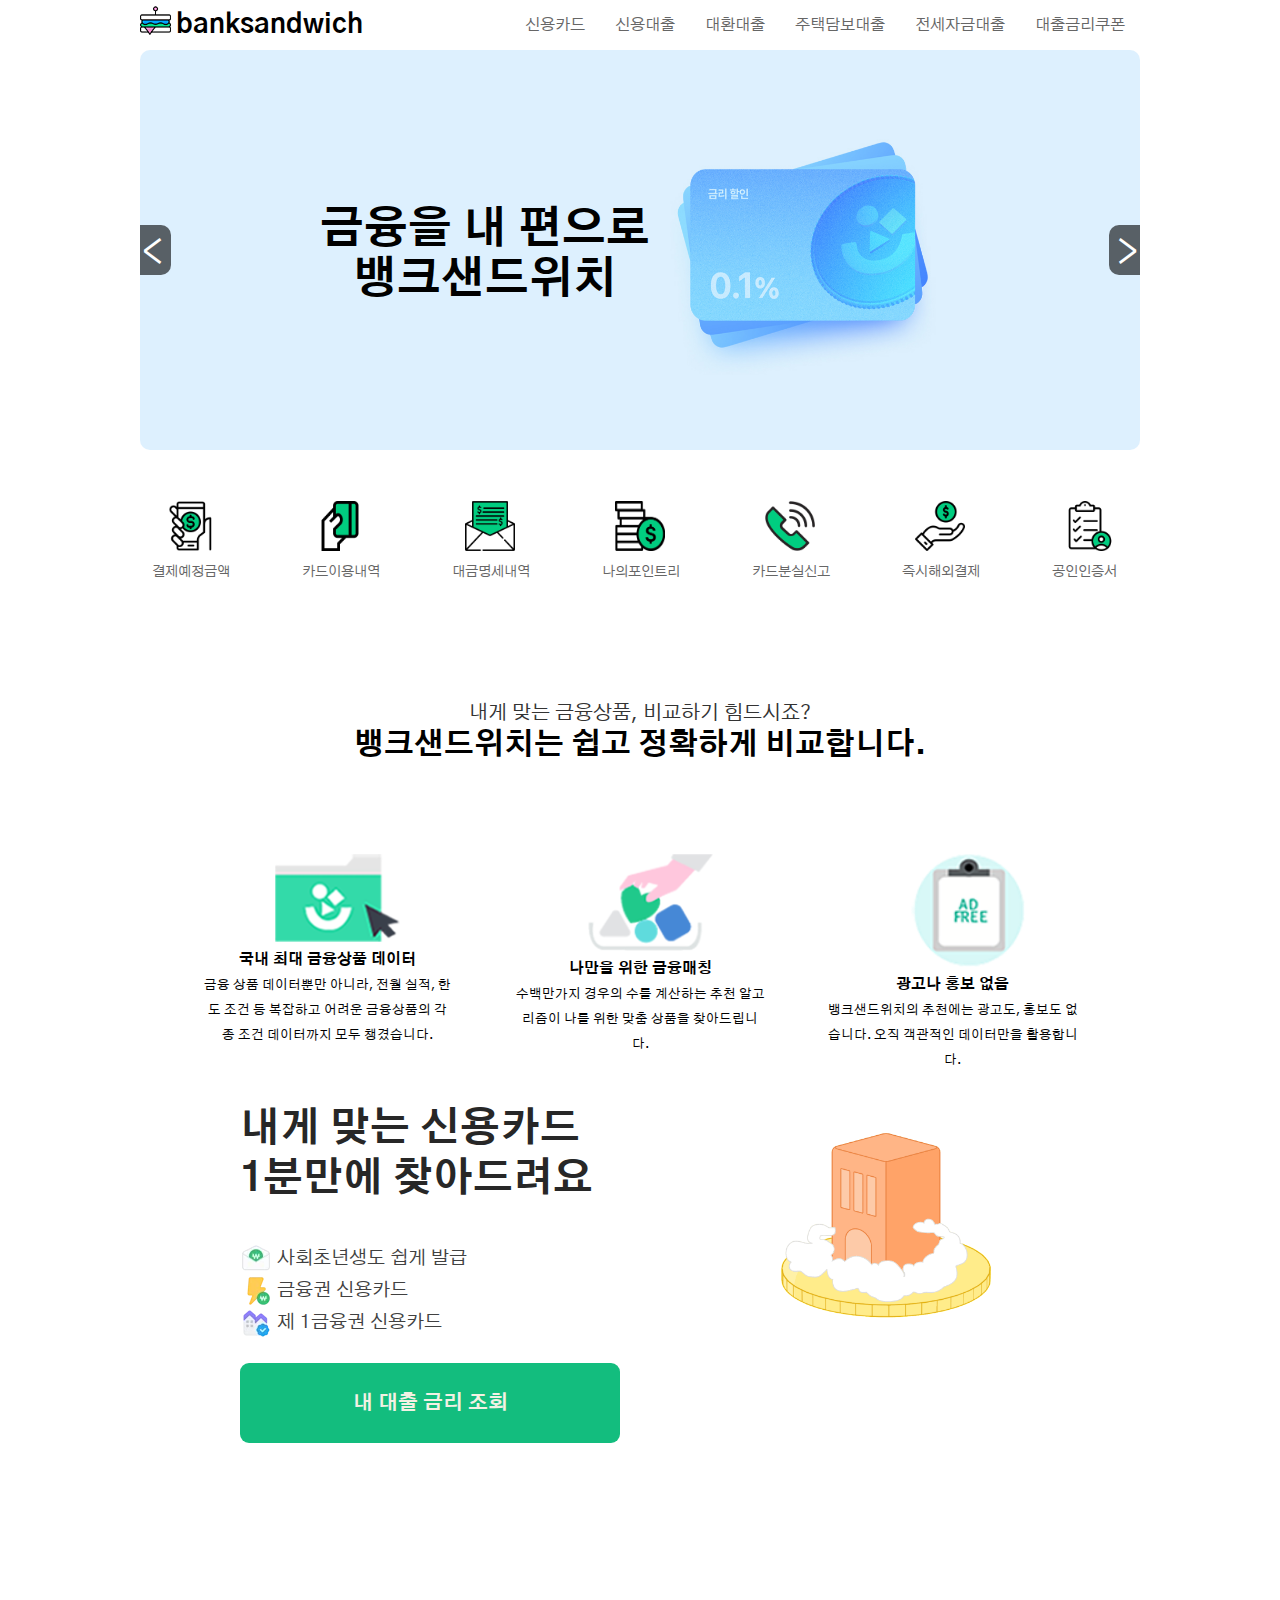
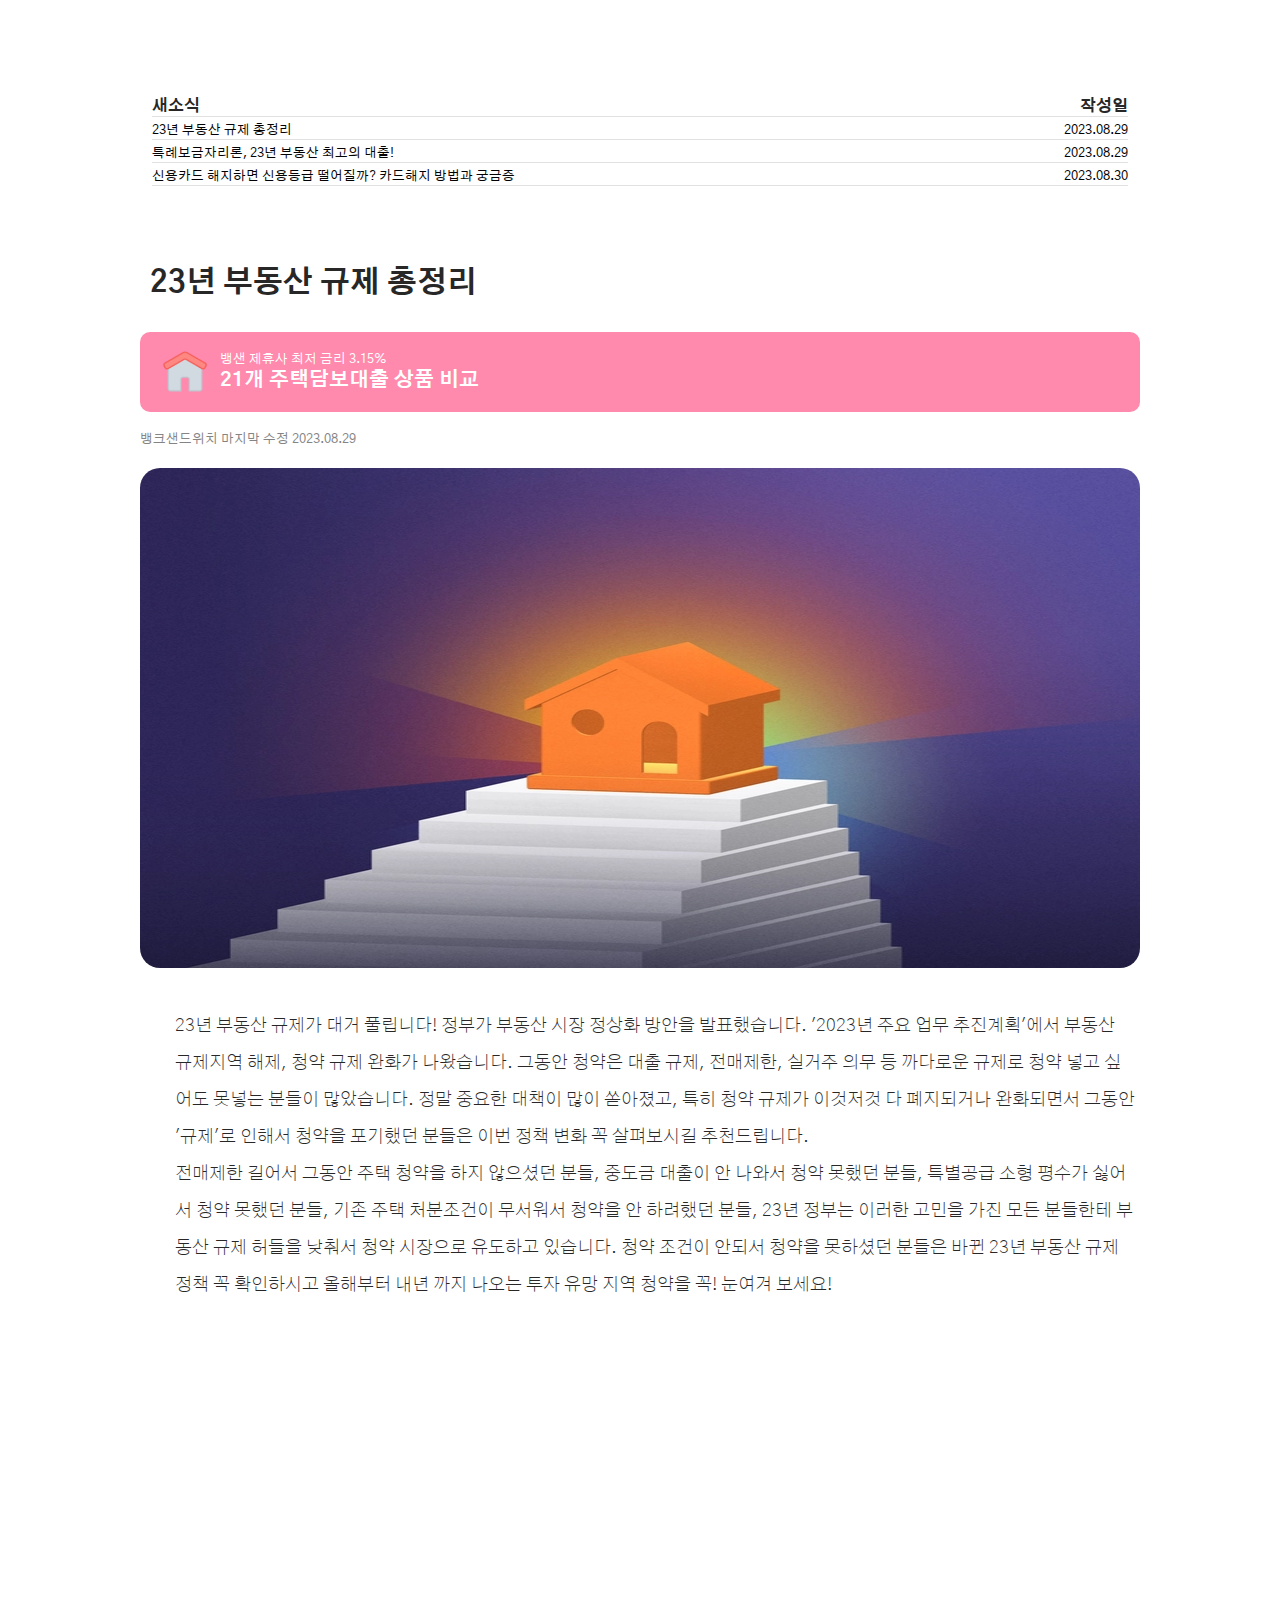
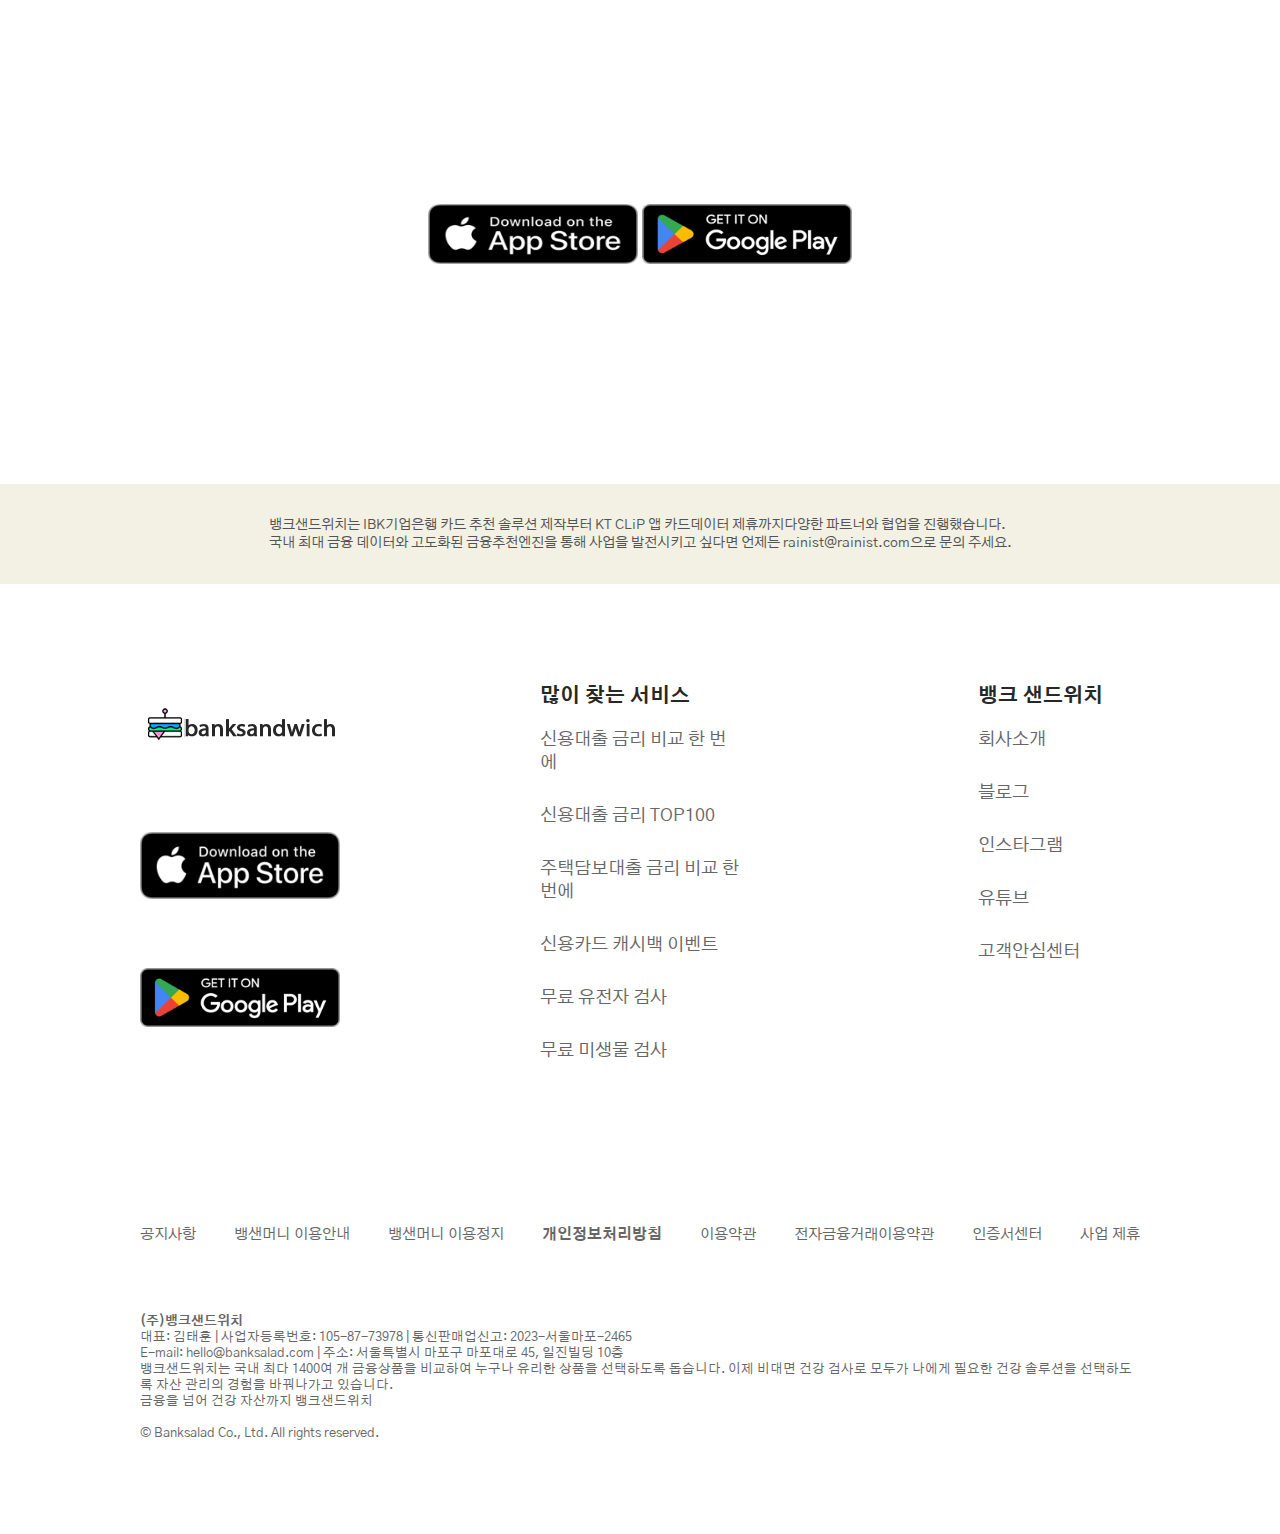
==== commit d68aba55: "Update index.html" ====
--- a/index.html
+++ b/index.html
@@ -6,7 +6,7 @@
     <title>banksandwich</title>
     <script src="https://ajax.googleapis.com/ajax/libs/jquery/3.7.1/jquery.min.js"></script>
     <link rel="stylesheet" href="index.css">
-    <!-- <link rel="stylesheet" href="미디어쿼리.css"> -->
+    <link rel="stylesheet" href="index_old.css">
        <meta charset="utf-8">
 
 
--- a/index_old.css
+++ b/index_old.css
@@ -0,0 +1,553 @@
+@import url('https://fonts.googleapis.com/css2?family=Gothic+A1:wght@300&display=swap');
+
+
+* {
+    margin: 0;
+    /* font-size: 17px; */
+    font-family: 'Gothic A1', sans-serif;
+}
+
+ul,ol,li,a {
+    list-style: none;
+    margin: 0;
+    padding: 0;
+    text-decoration: none;
+    color: #666;
+}
+
+.photo:hover { opacity: 0.8;}
+
+header {
+    width: 1000px;
+    background-color: #ffffff;
+    height: auto;
+    overflow: hidden;
+    margin: 0 auto;
+     justify-content: space-between;}
+
+nav a:hover { background-color:  #13bd7e;
+  border-radius: 9px; color: #ffffff;}
+.a { cursor: pointer; }
+
+/*헤더 부분 반응형 내비게이션 제작 */
+
+/* @media (max-width: 767px) {
+
+    header {
+        display: flex;
+        justify-content: space-between;
+        align-items: center;
+        line-height: 50px;
+    }
+
+    nav ul {
+        display: flex;
+        flex-direction: column;
+    }
+
+    nav ul li a {
+        padding: 15px;
+        text-decoration: none;
+        color: #666;
+        display: block;
+        text-align: center;
+    }
+
+    .a {
+        display: block;
+    }
+
+    .b {
+        display: none;
+        position: absolute;
+        top: 60px;
+        left: 0px;
+        width: 100%;
+    }
+
+    .b ul li a {
+        display: block;
+        width: 100%;
+        line-height: 150%;
+    }
+
+}
+@media (min-width: 768px) {
+
+    header {
+        display: flex;
+        justify-content: space-around;
+        align-items: center;
+        line-height: 50px;
+        font-weight: bold;
+        font-size: 15px;
+    }
+
+    nav ul {
+        display: flex;
+    }
+
+    nav ul li a {
+        padding: 15px;
+        text-decoration: none;
+        color: #272727;
+        position: relative;
+    }
+
+    .a {
+        display: none;
+    }
+
+    .b {
+        display: block;
+    }
+} */
+
+/*내게 맞는 신용카드를 찾아드려요!*/
+#wrap3 {
+    width:1000px;
+    height : 300px;
+    color: #272727;
+    font-size: 19px;
+    margin: 0 auto;
+
+
+
+    display: flex;
+    flex-direction: row;
+    align-items: center;
+    justify-content: center;
+}
+
+
+#wrap3 > div > div > button {
+    width: 380px;
+    height: 80px;
+    background-color: #13bd7e;
+    border-radius: 9px;
+    border: none;
+}
+
+#j {
+    background-image: url(img/jeonse-house.png);
+    background-repeat: no-repeat;
+    width: 300px;
+    height: 300px;
+    float: right;
+    background-position: center;
+    background-size: contain;
+   
+
+}
+
+#icons {
+  vertical-align:middle;
+}
+
+/*이순신 응용 반응형*/
+
+* {margin: 0; padding: 0; box-sizing: border-box;}
+   
+ul, ol, li { list-style: none; margin: 0; padding: 0;}
+
+#wrap4 {width: 1000px; height: 1400px; margin: 0 auto; }
+
+#wrap4 h2 { font-size: 30px; padding: 10px; margin-top: 20px; color: #272727;}
+
+
+#div1 {width: 100%; height: 1300px; text-align: left; }
+#div2 {width: 100%; height: 1300px; text-align: left; display: none;}
+#div3 { width: 100%; height: 1300px; text-align: left; display: none;}
+
+#wrap4 img { width: 100%; height: 500px; border-radius: 20px;}
+
+.textbox {width: 97%; height: 300px; background-color: #ffffff; margin: 30px 0 0 30px; font-size: 18px; line-height: 37px; color: #272727; font-weight: 200;}
+
+
+
+
+#article_b  {
+  margin-top: 200px;
+  width: 1000px;
+  height: 150px;
+}
+
+
+
+#article_b > table {
+  width: 1000px;
+  background-color: #fff;
+  padding: 10px;
+  border-radius: 9px;
+  color: #272727;
+  margin-top: 230px;
+
+}
+
+
+#article_b table td { 
+  border-bottom:1.1px solid #e1e1e1;}
+
+  #article_b table td button:hover {
+    background-color: #a6ffde; 
+    padding: 0px 10px;
+    border-radius: 9px;
+  }
+
+#article_b > table button {
+  width: 100%;
+  border: none;
+  text-align: left;
+  background-color: #fff;
+
+}
+
+
+
+#button_1 {
+    width: 100%;
+    height: 80px;
+    background-color: #ff8aad;
+    border-radius: 10px;
+    border: none;
+    margin: 20px 0px;
+    position: relative;
+  }
+
+  #button_1 img {
+    width: 50px;
+    height: 50px;
+    position: absolute;
+    left: 20px;
+    bottom: 15px;
+  }
+
+  #button_1 > p:nth-of-type(1) {
+    text-align: left;
+    margin-left: 80px;
+    color: #fff;
+  }
+
+  #button_1 > p:nth-of-type(2) {
+    text-align: left;
+    margin-left: 80px;
+    font-size: 20px;
+    color: #fff;
+  }
+
+
+
+
+  #button_2 {
+    width: 100%;
+    height: 80px;
+    background-color: #877af5;
+    border-radius: 10px;
+    border: none;
+    margin: 20px 0px;
+  }
+
+  
+#button_2 {
+width: 100%;
+height: 80px;
+background-color: #877af5;
+border-radius: 10px;
+border: none;
+margin: 20px 0px;
+position: relative;
+}
+
+
+#button_2 img {
+width: 50px;
+height: 50px;
+position: absolute;
+left: 20px;
+bottom: 15px;
+}
+
+#button_2 > p:nth-of-type(1) {
+text-align: left;
+margin-left: 80px;
+color: #fff;
+}
+
+#button_2 > p:nth-of-type(2) {
+text-align: left;
+margin-left: 80px;
+font-size: 20px;
+color: #fff;
+}
+
+  /* #article_b > button {
+
+    background-color: rgba(0, 0, 0, 0);
+    border: none;
+    color: #8f8f8f;
+  } */
+
+
+ /*뱅크 샐러드의 장점*/
+
+ #wrap2 { display: flex;
+    justify-content: space-evenly;
+    width: 1000px;
+    height: 300px;
+    margin: 0 auto;
+    border-radius: 9px;
+    font-size: 14px;
+ 
+}
+
+    #g {
+        margin-left: 29%;
+    }
+
+    #wrap2 > div {
+        width: 250px;
+        height: 300px;
+    }
+
+    #wrap2 > div > p {
+        text-align: center;
+        line-height: 25px;  
+    }
+
+    #wrap2 > div >  p > b {
+      font-size:15px;
+      
+    }
+
+    /*footer 부분 아직 반응형 적용 안 함*/
+#wrap6 {
+    width: 100%;
+    height: 100px;
+    background-color: #f2f1e4;
+    color: #535353;
+    display: flex;
+    align-items: center;
+    justify-content: center;
+    font-size: 14px;
+  }
+  
+  
+  /*footer 부분 아직 반응형 적용 안 함 */
+  #wrap7 {
+  
+    width: 1000px;
+    height: 600px;
+    background-color: #ffffff;
+    display: flex;
+    justify-content:space-between;
+    flex-wrap: nowrap;
+    margin: 0 auto;
+    color: #272727;
+  }
+  
+  #wrap7 > div {
+    width: 200px;
+    height: 350px;
+    margin-top: 10%;
+    display: flex;
+    flex-direction: column;
+    flex-wrap: nowrap;
+    align-items: center;
+    justify-content: space-between;
+  
+  }
+  
+  #wrap7 > div > a {
+  
+    font-size: 20px;
+    background-color: rgba(0, 0, 0, 0);
+    border: none;
+    
+  }
+  
+  #wrap7 > div > a > img {
+    width: 200px;
+    
+  }
+  
+  #wrap7 ul > li {
+    list-style: none;
+    margin-bottom: 30px;
+    font-size: 18px;
+    text-decoration: none;
+    
+  }
+  
+  #wrap7 h3 {
+    font-size: 20px;
+  }
+  
+  
+  /*슬라이더 부분 아직 반응형 적용 안함*/
+  #slidewrap {
+    width: 1000px;
+    height: 400px;
+    margin: 0 auto;
+    position: relative;
+    overflow: hidden;
+    border-radius: 10px;
+  
+  }
+  
+  .slide {
+    width: 3000px;
+  }
+  
+  .slide li {
+    width: 1000px;
+    height: 400px;
+    float: left;
+  }
+  
+  .slide li img {
+    width: 100%;
+    height: 100%;
+    margin: 0 auto;
+  }
+  
+  
+  
+  span {
+    position: absolute;
+    top: 50%;
+    display: block;
+    font-size: 38px;
+    color: #fff;
+    line-height: 57px;
+    background: rgba(0, 0, 0, 0.6);
+    cursor: pointer;
+    height: 50px;
+    transform: translateY(-50%);
+  }
+  
+  span:hover {
+    background: rgba(255, 255, 255, 0.8);
+    color: #000;
+  }
+  
+  .prev {
+    left: 0;
+    border-radius: 0 10px 10px 0px;
+    padding: 0 8px 0 2px;
+  }
+  
+  .next {
+    right: 0;
+    border-radius: 10px 0px 0px 10px;
+    padding: 0 2px 0 8px;
+  }
+  
+  /*footer2 부분 아직 반응형 적용 안 함*/
+  
+  
+  #footer2 {
+    display: flex;
+    justify-content: space-between;
+    width: 1000px;
+    height: 100px;
+    margin: 0 auto;
+    align-items: center;
+  }
+  
+  #wrap8 {
+    
+     height: 100px;
+
+  
+  }
+  
+  /*메인 페이지의 맨 마지막 부분 아직 반응형 적용 안 함*/
+  
+  #wrap9 {
+    width: 100%;
+    height: 250px;
+    font-size: 13px;
+   }
+  
+   #main_last {
+    width: 1000px;
+  display: flex;
+  padding: 30px 0px 0px 0px;
+  color: #666;
+  margin: 0 auto;
+   }
+  
+  
+  
+  /*다운로드 안드로이드, 애플 권유 부분 큰 폰 사진 있는 부분  -> 아직 반응형 적용 안 함 */
+  
+   #wrap5 {
+    width: 100%;
+    height: 600px;
+    background-image: url('https://cdn.banksalad.com/app/banksalad-web/landing-app-ad-banner-pc.png');
+    background-position: 15% 10%;
+  
+    display: flex;
+    flex-flow: column;
+    align-items: center;
+    justify-content: center;
+  
+  }
+  
+  #award {
+    color: #fff;
+    font-size: 18px;
+    line-height: 30px;
+    font-weight: 300;
+
+  }
+  
+  #wrap5 img {
+    width: 210px;
+    height: 60px;
+  }
+  
+  #wrap5 > div {
+    margin: 15px 0px 0px 0px;
+  
+  }
+  
+
+  /*자주 쓰는 메뉴 정렬*/
+
+
+  
+  #wrap1 {
+    width: 1000px;
+    height: 100px;
+    margin: 0 auto;
+    margin-top: 4%;
+    font-size: 14px;
+   
+}
+
+#often {
+    list-style: none;
+    display: flex;
+    justify-content: space-between;
+    flex-wrap: wrap;
+    align-content: center;
+    
+}
+
+
+#often img {
+    width: 50%;
+    height: 50%;
+   margin-left: 25%;
+}
+
+#often div {
+    width: 100px;
+    height: 100px;
+}
+
+#often p { margin-left: 12%;
+    margin-top: 7px;
+
+}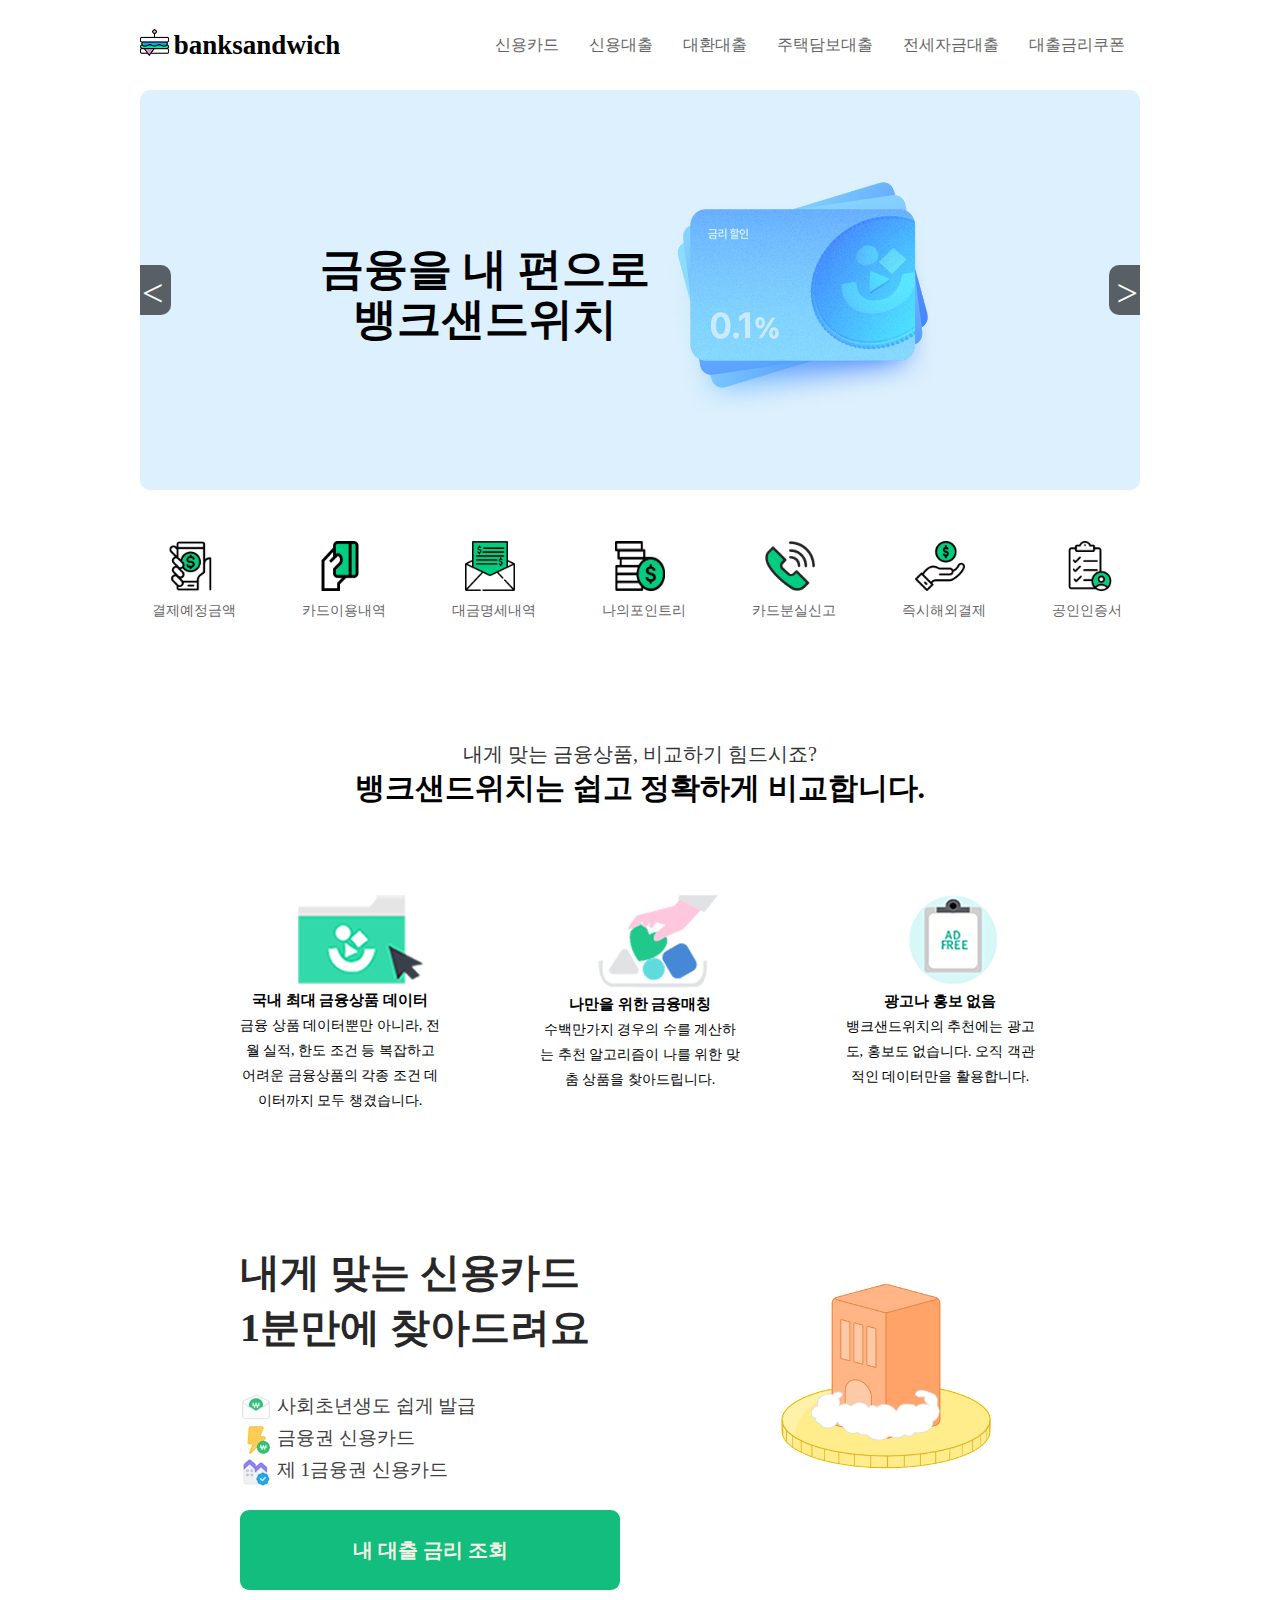
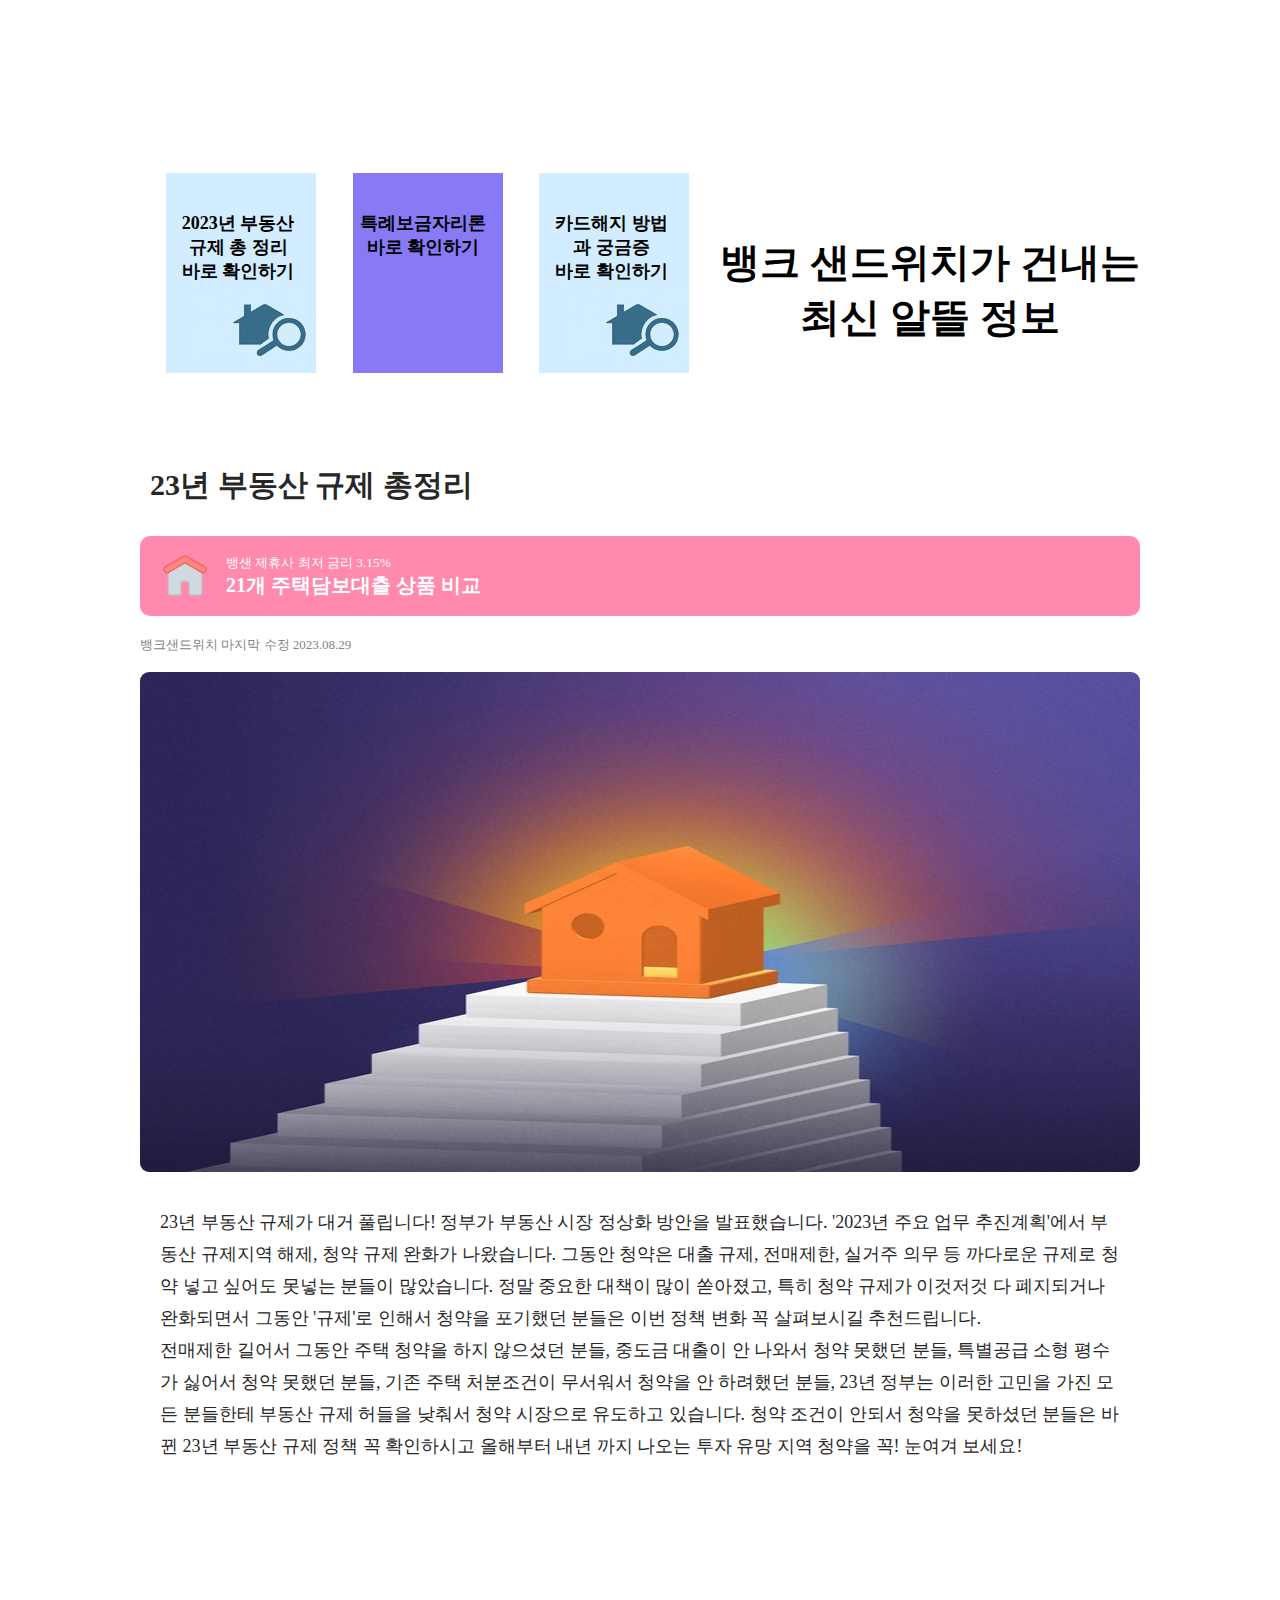
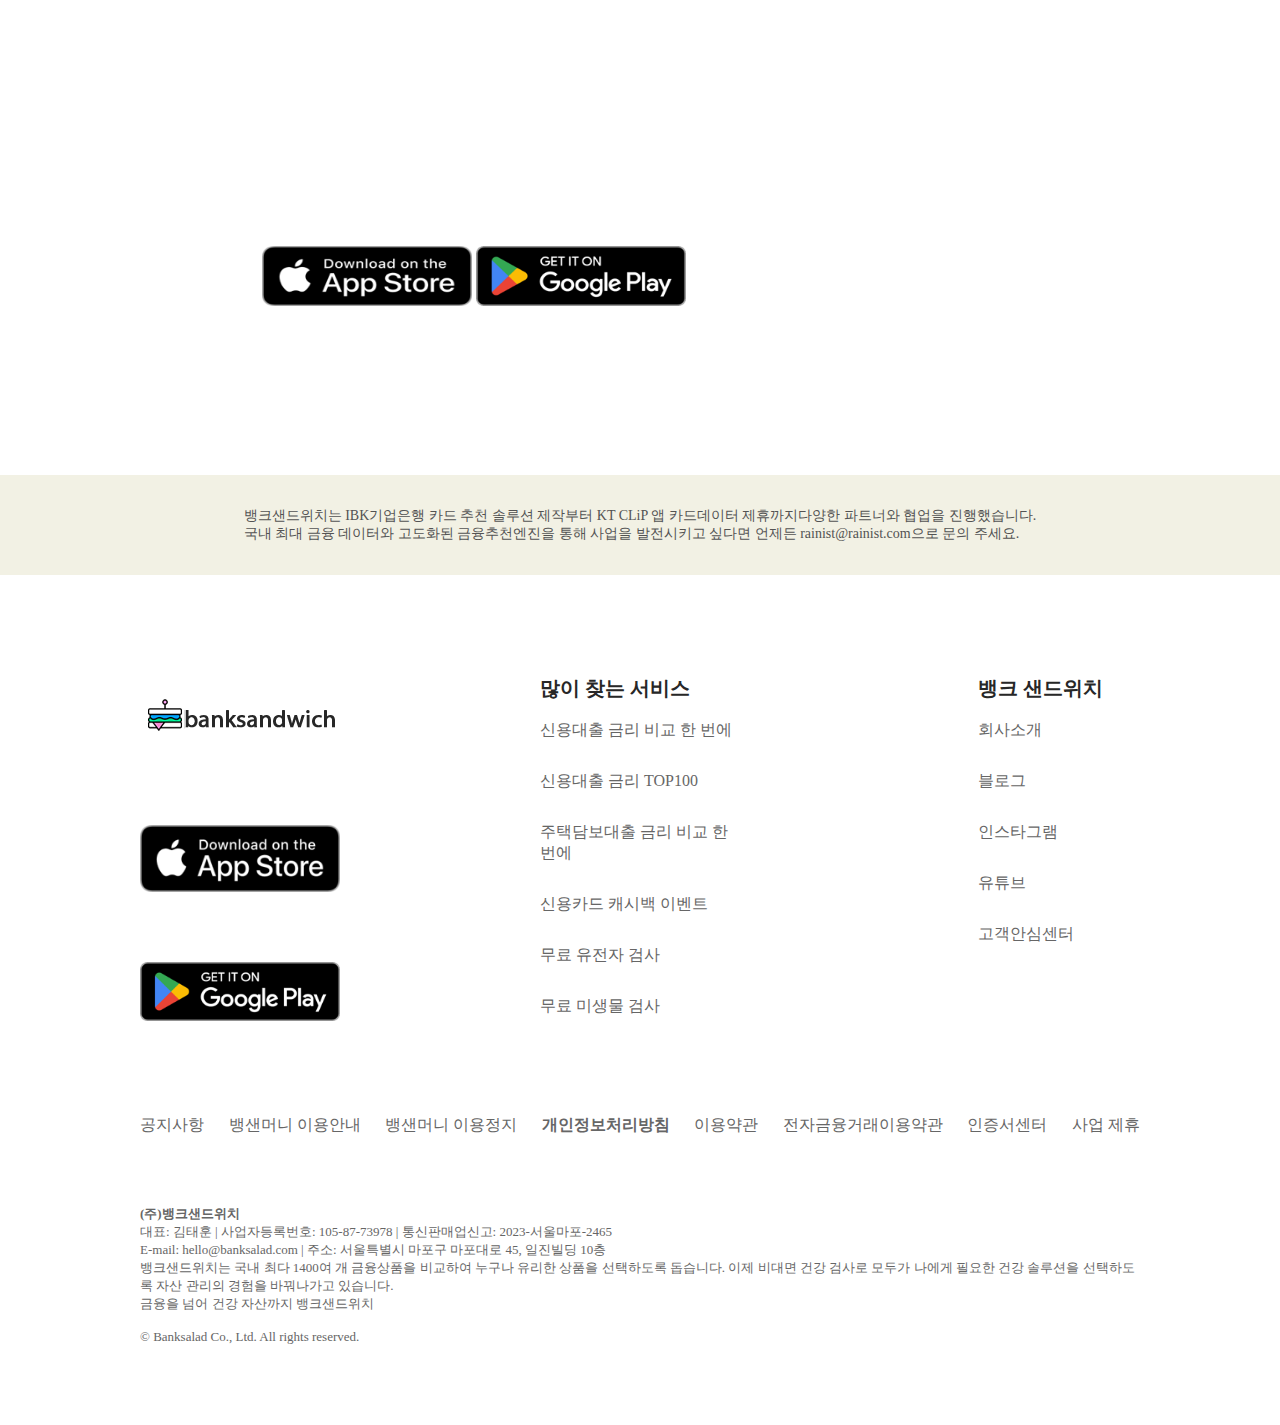
==== commit 36aaf0f1: "2/2" ====
--- a/index.html
+++ b/index.html
@@ -6,8 +6,8 @@
     <title>banksandwich</title>
     <script src="https://ajax.googleapis.com/ajax/libs/jquery/3.7.1/jquery.min.js"></script>
     <link rel="stylesheet" href="index.css">
-    <link rel="stylesheet" href="index_old.css">
-       <meta charset="utf-8">
+    <!-- <link rel="stylesheet" href="index_old.css"> -->
+    <meta charset="utf-8">
 
 
 
@@ -175,27 +175,17 @@
     <!--기사 슬라이스-->
     <div id="wrap4">
     
-        <div id="article_b">
-            <table>
-                <tr>
-                    <td td colspan="2"><b>새소식 </b><p style="display: inline; float: right;"><b>작성일</b></p></button></td>
-                
-                </tr>
-                <tr>
-                        <td td colspan="2"><button type="button" >23년 부동산 규제 총정리 <p style="display: inline; float: right;">2023.08.29</p></button></td>
-                    
-                </tr>
-                <tr>
-                    <td td colspan="2"><button type="button" class="po1">특례보금자리론, 23년 부동산 최고의 대출! <p style="display: inline; float: right;">2023.08.29</p></button></td>
-                </tr>
-                <tr>
-                    <td td colspan="2"><button type="button" >신용카드 해지하면 신용등급 떨어질까? 카드해지 방법과 궁금증 <p style="display: inline; float: right;">2023.08.30</p></button></td>
-                </tr>
-            </table>
-       
-        </div>
-
-
+        <div id="article_b">  
+           
+        <button type="button" ><img src = "img/news1.jpg" alt = "news1"><p>2023년 부동산 규제 총 정리<br> 바로 확인하기</p></button>
+                          
+        <button type="button" class="po1"><img src = "img/news2.jpg" alt = "news1"><p>특례보금자리론<br> 바로 확인하기</p></button>
+                
+        <button type="button" ><img src = "img/news1.jpg" alt = "news1"><p>카드해지 방법과 궁금증 <br> 바로 확인하기</p> </button>
+                   
+        <p style="font-size:40px; text-align: center; margin: 30px 0px 0px 20px; font-weight: bold;"> 뱅크 샌드위치가 건내는 <br>
+         최신 알뜰 정보</p>
+        </div>
 
         <div id="div1">
             <h2>23년 부동산 규제 총정리</h2>
@@ -205,7 +195,7 @@
              <p style="font-size: 13px; color: #848484;">뱅크샌드위치
                 마지막 수정 2023.08.29</p>
             <br>
-            <img src="img/e3.jpg" alt="세종대왕">
+            <img src="img/e3.jpg" alt="세종대왕" id = "article_picture">
             <div class="textbox">
   
              
@@ -231,7 +221,7 @@
             <p style="font-size: 13px; color: #848484;">뱅크샌드위치
                 마지막 수정 2023.08.29</p>
             <br>
-            <img src="img/e2.jpg" alt="세종대왕">
+            <img src="img/e2.jpg" alt="세종대왕"  id = "article_picture">
             <div class="textbox">
   
                 <p>23년도 부동산 시장의 화제 ‘특례보금자리론’ 나왔습니다!  <br>
@@ -268,7 +258,7 @@
             <p style="font-size: 13px; color: #848484;">뱅크샌드위치
                 마지막 수정 2023.08.30</p>
             <br>
-            <img src="img/e1.jpg" alt="광개토 대왕">
+            <img src="img/e1.jpg" alt="광개토 대왕" id = "article_picture">
             <div class="textbox">
               
                 <p>
@@ -296,7 +286,7 @@
 <script>
       
     $(function() {
-        $("#article_b > table tr:eq(1)")
+        $("#article_b > button:first")
         .click(function() {
             $("#div1").show();
             $("#div2").hide();
@@ -304,14 +294,14 @@
         });
 
 
-        $("#article_b > table tr:eq(2)").click(function() {
+        $("#article_b > button:eq(1)").click(function() {
             $("#div2").show();
             $("#div1").hide();
             $("#div3").hide();
         });
 
 
-        $("#article_b > table tr:eq(3)").click(function() {
+        $("#article_b > button:last").click(function() {
             $("#div3").show();
             $("#div1").hide();
             $("#div2").hide();
@@ -349,7 +339,7 @@
 
 
 
-    <!--다운로드 안드로이드, 애플 권유 부분 큰 폰 사진 있는 부분  -> 아직 반응형 적용 안 함-->
+    <!--큰 폰 사진 있는 부분  -> 아직 반응형 적용 안 함-->
     <div id = wrap5>
 
 
--- a/index.css
+++ b/index.css
@@ -1,8 +1,15 @@
 @import url('https://fonts.googleapis.com/css2?family=Gothic+A1:wght@600&display=swap');
 
+
 * {margin:0; font-family: "맑은 고딕"; box-sizing: border-box; }
 
-ul,li,ol {list-style:none; margin:0; padding:0;}
+ul,ol,li,a {
+  list-style: none;
+  margin: 0;
+  padding: 0;
+  text-decoration: none;
+  color: #666;
+}
 
 header { background-color:#fff; height:auto;}
 
@@ -18,7 +25,7 @@
 
 @media (max-width:999px){
 
-  header { width:100%; display:flex;  justify-content:space-between; align-items:center;  line-height:50px;}
+  header { width:100%; display:flex;  justify-content:space-between; align-items:center;  line-height:50px; padding: 10px 0px;}
 
   nav ul {display:flex; flex-direction:column; margin-top: -10px;}
 
@@ -31,11 +38,12 @@
 
   }
 
-   @media (min-width:1000px){
+@media (min-width:1017px){
         
       header { display:flex; width: 1000px;
         margin: 0 auto; 
-        justify-content:space-between; align-items:center;  line-height:50px;}
+        justify-content:space-between; align-items:center;  line-height:50px;
+        padding: 20px 0px;}
 
       nav ul {display:flex; }
 
@@ -79,9 +87,9 @@
   
   
   
-  .slide span {
+  span {
     position: absolute;
-    top: 30%;
+    top: 50%;
     display: block;
     font-size: 38px;
     color: #fff;
@@ -92,7 +100,7 @@
     transform: translateY(-50%);
   }
   
-  .slide span:hover {
+  span:hover {
     background: rgba(255, 255, 255, 0.8);
     color: #000;
   }
@@ -113,7 +121,7 @@
     font-size: 20px; color: #000;
     background: none;
     margin-left: 20%;
-    margin-top: 6%;
+    margin-top: -2%;
     text-align: center;
     font-weight: bold;
     line-height: 30px;
@@ -124,7 +132,7 @@
     font-size: 20px; color: #000;
     background: none;
     margin-left: 11%;
-    margin-top: 6%;
+    margin-top: -2%;
     text-align: center;
     font-weight: bold;
     line-height: 30px;
@@ -136,9 +144,10 @@
 }
 
 @media all and (min-width: 600px) and (max-width: 999px) { 
+  
   #slidewrap {
-    width: 1000px;
-    height: 400px;
+    width: 100%;
+    height: auto;
     margin: 0 auto;
     position: relative;
     overflow: hidden;
@@ -147,26 +156,26 @@
   }
   
   .slide {
-    width: 3000px;
+    width: 300%;
   }
   
   .slide li {
-    width: 1000px;
-    height: 400px;
+    width: 33.3%;
+    height: auto;
     float: left;
+    position: relative;
   }
   
   .slide li img {
     width: 100%;
-    height: 100%;
+    height: auto;
     margin: 0 auto;
   }
   
   
-  
   span {
-    position: fixed;
-    top: 30%;
+    position: absolute;
+    top: 50%;
     display: block;
     font-size: 38px;
     color: #fff;
@@ -195,32 +204,32 @@
   }
 
   #slider1_text { 
-    font-size: 40px; color: #000;
+    font-size: 35px; color: #000;
     background: none;
-    margin-left: 18%;
-    margin-top: -5%;
+    margin-left: 17%;
+    margin-top: -1%;
     text-align: center;
     font-weight: bold;
-    line-height: 50px;
+    line-height: 40px;
 
   }
 
   #slider2_text, #slider3_text {
-    font-size: 40px; color: #000;
+    font-size: 35px; color: #000;
     background: none;
-    margin-left: 10%;
-    margin-top: -5%;
+    margin-left: 11%;
+    margin-top: -2%;
     text-align: center;
     font-weight: bold;
-    line-height: 50px;
-
-
-    
-  }
-  
-  }
-
-@media all and (min-width: 1000px) {
+    line-height: 40px;
+
+
+    
+  }
+
+  }
+
+@media all and (min-width: 1017px) {
 
     #slidewrap {
         width: 1000px;
@@ -346,11 +355,11 @@
    
 }
 
-@media all and (min-width: 600px) {
+@media all and  (min-width: 600px) and (max-width: 999px) {
 
       
   #wrap1 {
-    width: 30%;
+    width: 100%;
     height: 100px;
     margin: 0 auto;
     margin-top: 4%;
@@ -360,12 +369,12 @@
 }
 
 #often {
-    list-style: none;
-    display: flex;
-    justify-content: space-between;
-    flex-wrap: nowrap;
-    align-content: center;
-    
+  list-style: none;
+  display: flex;
+  justify-content: space-between;
+  flex-wrap: wrap;
+  align-content: center;
+  
 }
 
 
@@ -459,7 +468,7 @@
     
 }
 
-@media all and (min-width: 600px) {
+@media all and  (min-width: 600px) and (max-width: 999px) {
 
     #wrap2 { display: flex;
         justify-content: space-between;
@@ -487,7 +496,7 @@
 
 }
 
-@media all and (min-width: 1000px) {
+@media all and (min-width: 1017px) {
 
 
 
@@ -515,9 +524,6 @@
     
 
 }
-
-
-
 
 
 /*내게 맞는 신용카드 찾아드려요*/
@@ -549,7 +555,8 @@
     
     
     #wrap3 > div > div > button {
-    
+        
+        width: 100%;
         height: 80px;
         background-color: #13bd7e;
         border-radius: 9px;
@@ -573,7 +580,7 @@
     }
 }
 
-@media all and (min-width: 600px) {
+@media all and  (min-width: 600px) and (max-width: 999px) {
 
     #wrap3 {
         width:100%;
@@ -627,7 +634,7 @@
     
 }
 
-@media all and (min-width: 1000px) {
+@media all and (min-width: 1017px) {
 
     #wrap3 {
         width:1000px;
@@ -686,9 +693,6 @@
 }
 
 
-
-
-
 /*이순신 기사 슬라이스*/
 @media all and (max-width: 599px) {
  
@@ -697,11 +701,11 @@
 #wrap4 h2 { font-size: 23px; padding: 6px; margin-top: 20px; color: #272727;}
 
 
-#div1 {width: 100%; height: 1200px; text-align: left; }
-#div2 {width: 100%; height: 1200px; text-align: left; display: none;}
-#div3 { width: 100%; height: 1200px; text-align: left; display: none;}
-
-#wrap4 img { width: 100%; height: 400px; border-radius: 9px;}
+#div1 {width: 100%; height: 1050px; text-align: left; }
+#div2 {width: 100%; height: 1050px; text-align: left; display: none;}
+#div3 { width: 100%; height: 1050px; text-align: left; display: none;}
+
+#wrap4 > #div1 #article_picture { width: 100%; height: 400px; border-radius: 9px;}
 
 .textbox {width: 100%; height: 300px; background-color: #ffffff; margin: 10px 0 0 0px; padding: 5%; font-size: 13px; line-height: 25px; color: #272727; font-weight: 200;}
 
@@ -711,38 +715,38 @@
 #article_b  {
   margin-top: 100px;
   width: 1000px;
-  height: 150px;
-}
-
-
-
-#article_b > table {
-  width: 1000px;
-  background-color: #fff;
-  padding: 10px;
-  border-radius: 9px;
-  color: #272727;
-  margin-top: 50px;
-
-}
-
-
-#article_b table td { 
-  border-bottom:1.1px solid #e1e1e1;}
-
-  #article_b table td button:hover {
+  height: 200px;
+}
+
+  #article_b >  img {
+    width: 150px;
+    border: none;
+    text-align: left;
+    background-color: #fff;
+
+  }
+
+  #article_b >  button {
+    width: auto;
+    border: none;
+    text-align: left;
+    background-color: #fff;
+    position: relative;
+
+  }
+
+
+  #article_b > button > p {
+    position: absolute;
+    top: 0;
+  }
+
+
+  #article_b button:hover {
     background-color: #a6ffde; 
     padding: 0px 10px;
     border-radius: 9px;
   }
-
-#article_b > table button {
-  width: 100%;
-  border: none;
-  text-align: left;
-  background-color: #fff;
-
-}
 
 
 
@@ -824,16 +828,16 @@
     
 }
 
-@media all and (min-width: 600px) {
+@media all and (min-width: 600px) and (max-width: 999px) {
  
  #wrap4 {width: 100%; height: auto; margin: 0 auto; }
 
 #wrap4 h2 { font-size: 25px; padding: 6px; margin-top: 20px; color: #272727;}
 
 
-#div1 {width: 100%; height: 1400px; text-align: left; }
-#div2 {width: 100%; height: 1400px; text-align: left; display: none;}
-#div3 { width: 100%; height: 1400px; text-align: left; display: none;}
+#div1 {width: 100%; height: 1300px; text-align: left; }
+#div2 {width: 100%; height: 1300px; text-align: left; display: none;}
+#div3 { width: 100%; height: 1300px; text-align: left; display: none;}
 
 #wrap4 img { width: 100%;  border-radius: 9px;}
 
@@ -844,14 +848,14 @@
 
 #article_b  {
   margin-top: 100px;
-  width: 1000px;
+  width: 100%;
   height: 150px;
 }
 
 
 
 #article_b > table {
-  width: 1000px;
+  width: 100%;
   background-color: #fff;
   padding: 10px;
   border-radius: 9px;
@@ -966,52 +970,67 @@
 #wrap4 h2 { font-size: 30px; padding: 10px; margin-top: 20px; color: #272727;}
 
 
+
 #div1 {width: 100%; height: 1300px; text-align: left; }
 #div2 {width: 100%; height: 1300px; text-align: left; display: none;}
 #div3 { width: 100%; height: 1300px; text-align: left; display: none;}
 
-#wrap4 img { width: 100%; height: 500px; border-radius: 20px;}
 
 .textbox {width: 97%; height: 300px; background-color: #ffffff; margin: 30px 0 0 15px; padding: 5px; font-size: 18px; line-height: 33px; color: #272727; font-weight: 200;}
 
 
+#article_picture { width: 1000px; height: 500px; border-radius: 9px;}
+
+.textbox {width: 100%; height: 300px; background-color: #ffffff; margin: 10px 0 0 0px; padding: 2%; font-size: 18px; line-height: 32px; color: #272727; font-weight: 200;}
+
+
 
 
 #article_b  {
-  margin-top: 100px;
+  margin: 80px 0px;
   width: 1000px;
-  height: 150px;
-}
-
-
-
-#article_b > table {
-  width: 1000px;
-  background-color: #fff;
-  padding: 10px;
-  border-radius: 9px;
-  color: #272727;
-  margin-top: 100px;
-
-}
-
-
-#article_b table td { 
-  border-bottom:1.1px solid #e1e1e1;}
-
-  #article_b table td button:hover {
-    background-color: #a6ffde; 
-    padding: 0px 10px;
+  height: 200px;
+  display: flex;
+  justify-content: space-between;
+  align-items: center;
+  
+}
+
+  #article_b >  img {
+    width: 150px;
+    border: none;
+    text-align: left;
+    background-color: #fff;
+ 
+
+  }
+
+  #article_b >  button {
+    width: 150px;
+    border: none;
+    text-align: left;
+    background-color: #fff;
+    position: relative;
     border-radius: 9px;
-  }
-
-#article_b > table button {
-  width: 100%;
-  border: none;
-  text-align: left;
-  background-color: #fff;
-
-}
+    margin-left: 20px;
+
+  }
+
+
+  #article_b > button > p {
+    position: absolute;
+    top: 15%;
+    padding: 5%;
+    text-align: center;
+    font-size: 18px;
+    font-weight: bold;
+
+  }
+
+   #article_b button:hover {
+    opacity: 0.6;
+  } 
+
 
 
 
@@ -1094,96 +1113,133 @@
 }
 
 
-
-
 /*큰 폰 사진 있는 부분*/
 @media all and (max-width: 599px) {
-  
-
-    #wrap5 {
-        width: 100%;
-        height: 800px;
-        background-color: #ffffff;
-        color: #333;
-        display: flex;
-        align-items: center;
-        justify-content: center;
-
-      }
-
-      
-    #award {
-        color: #fff;
-        font-size: 15px;
-        line-height: 25px;
-        font-weight: 300;
-
-    }
-    
-    #wrap5 img {
-        /* width: 70%; */
-        /* height: 60px; */
-    }
-    
-    #wrap5 > div {
-        margin: 15px 0px 0px 0px;
-    
-    }
-
-}
-
-@media all and (min-width: 600px) {
-
-    
-    #wrap5 {
-        width: 100%;
-        height: 800px;
-        background-color: #ffffff;
-        color: #333;
-        display: flex;
-        align-items: center;
-        justify-content: center;
-      }
-
-          
-    #award {
-        color: #fff;
-        font-size: 17px;
-        line-height: 25px;
-        font-weight: 300;
-
-    }
-    
-    #wrap5 img {
-        width: 210px;
-        height: 60px;
-      }
-    
-    #wrap5 > div {
-        margin: 15px 0px 0px 0px;
-    
-    }
-
+
+  
+     
+  #wrap5 {
+    width: 100%;
+   
+  
+    background-image: url('https://cdn.banksalad.com/app/banksalad-web/landing-app-ad-banner-pc.png');
+    background-position: 65% 20%;
+    background-size: cover;
+    background-repeat: no-repeat;
+  
+    display: flex;
+    flex-flow: column;
+    align-items: flex-start;
+    justify-content: center;
+  
+  }
+  
+  #award {
+    color: #fff;
+    font-size: 13px;
+    line-height: 25px;
+    font-weight: 300;
+    padding: 5%;
+
+
+  }
+  
+  #wrap5 img {
+    width: 20%;
+    /* height: 60px; */
+  }
+  
+  #wrap5 > div {
+    margin: -10px 0px 0px 20px;
+  
+  }
+  
+
+}
+
+@media all and  (min-width: 600px) and (max-width: 999px) {
+
+     
+  #wrap5 {
+    width: 100%;
+    height: 600px;
+   
+  
+    background-image: url('https://cdn.banksalad.com/app/banksalad-web/landing-app-ad-banner-pc.png');
+    background-position: 15% 20%;
+    background-size: cover;
+    background-repeat: no-repeat;
+  
+    display: flex;
+    flex-flow: column;
+    align-items: center;
+    justify-content: center;   
+  
+  }
+  
+  #award {
+    color: #fff;
+    font-size: 18px;
+    line-height: 25px;
+    font-weight: 300;
+
+
+  }
+  
+  #wrap5 img {
+    width: 40%;
+    /* height: 60px; */
+  }
+  
+  #wrap5 > div {
+    margin: 15px 0px 0px 0px;
+    margin-right:-7%;
+  
+  }
+  
 
 }
 
 @media all and (min-width: 1000px) {
 
-    #wrap5 {
-        width: 100%;
-        height: 800px;
-        background-color: #ffffff;
-        color: #333;
-        display: flex;
-        align-items: center;
-        justify-content: center;
-      }
-
-    
-
-}
-
-
+  #wrap5 {
+    width: 100%;
+    height: 500px;
+    background-image: url('https://cdn.banksalad.com/app/banksalad-web/landing-app-ad-banner-pc.png');
+    background-position: 20% 10%;
+  
+    display: flex;
+    flex-flow: column;
+    align-items: center;
+    justify-content: center;
+  
+  }
+  
+  #award {
+    color: #fff;
+    font-size: 18px;
+    line-height: 30px;
+    font-weight: 300;
+    margin-right: 25%;
+
+  }
+  
+  #wrap5 img {
+    width: 210px;
+    height: 60px;
+    
+ 
+  }
+  
+  #wrap5 > div {
+    margin: 15px 0px 0px 0px;
+    margin-right: 26%;
+  
+  }
+  
+    
+
+}
 
 
 /*큰 폰 사진 아래에 조그만한 문구*/
@@ -1203,7 +1259,7 @@
 
 }
 
-@media all and (min-width: 600px) {
+@media all and  (min-width: 600px) and (max-width: 999px) {
     #wrap6 {
         width: 100%;
         height: 100px;
@@ -1217,7 +1273,7 @@
 
 }
 
-@media all and (min-width: 1000px) {
+@media all and (min-width: 1017px) {
     #wrap6 {
         width: 100%;
         height: 100px;
@@ -1229,8 +1285,6 @@
         font-size: 14px;
       }
 }
-
-
 
 
 /*footer1*/
@@ -1290,7 +1344,7 @@
   
 }
 
-@media all and (min-width: 600px) {
+@media all and  (min-width: 600px) and (max-width: 999px) {
     #wrap7 {
   
         width: 100%;
@@ -1338,7 +1392,7 @@
 
 }
 
-@media all and (min-width: 1000px) {
+@media all and (min-width: 1017px) {
     #wrap7 {
   
         width: 1000px;
@@ -1384,8 +1438,6 @@
 
 }
 
-
-
 /*footer2, 일렬로 되어있음*/
 @media all and (max-width: 599px) {
       
@@ -1410,7 +1462,7 @@
   
 }
 
-@media all and (min-width: 600px) {
+@media all and  (min-width: 600px) and (max-width: 999px) {
       
   #footer2 {
     display: flex;
@@ -1452,8 +1504,6 @@
 }
 
 
-
-
 /*맨 마지막 부분*/
 @media all and (max-width: 599px) {
     #wrap9 {
@@ -1472,7 +1522,7 @@
   
 }
 
-@media all and (min-width: 600px) {
+@media all and  (min-width: 600px) and (max-width: 999px) {
     #wrap9 {
         width: 100%;
         height: 250px;
@@ -1489,7 +1539,7 @@
 
 }
 
-@media all and (min-width: 1000px) {
+@media all and (min-width: 1017px) {
     #wrap9 {
         width: 100%;
         height: 250px;
--- a/index_old.css
+++ b/index_old.css
@@ -3,7 +3,6 @@
 
 * {
     margin: 0;
-    /* font-size: 17px; */
     font-family: 'Gothic A1', sans-serif;
 }
 
@@ -102,6 +101,7 @@
         display: block;
     }
 } */
+
 
 /*내게 맞는 신용카드를 찾아드려요!*/
 #wrap3 {
@@ -319,7 +319,7 @@
       
     }
 
-    /*footer 부분 아직 반응형 적용 안 함*/
+    /*footer 부분 */
 #wrap6 {
     width: 100%;
     height: 100px;
@@ -332,7 +332,7 @@
   }
   
   
-  /*footer 부분 아직 반응형 적용 안 함 */
+  /*footer 부분 */
   #wrap7 {
   
     width: 1000px;
@@ -383,8 +383,8 @@
   }
   
   
-  /*슬라이더 부분 아직 반응형 적용 안함*/
-  #slidewrap {
+  /*슬라이더 부분*/
+  /* #slidewrap {
     width: 1000px;
     height: 400px;
     margin: 0 auto;
@@ -409,9 +409,9 @@
     height: 100%;
     margin: 0 auto;
   }
-  
-  
-  
+   */
+  
+/*   
   span {
     position: absolute;
     top: 50%;
@@ -429,8 +429,9 @@
     background: rgba(255, 255, 255, 0.8);
     color: #000;
   }
-  
-  .prev {
+   */
+ 
+   .prev {
     left: 0;
     border-radius: 0 10px 10px 0px;
     padding: 0 8px 0 2px;
@@ -442,7 +443,7 @@
     padding: 0 2px 0 8px;
   }
   
-  /*footer2 부분 아직 반응형 적용 안 함*/
+  /*footer2 부분*/
   
   
   #footer2 {
@@ -461,7 +462,7 @@
   
   }
   
-  /*메인 페이지의 맨 마지막 부분 아직 반응형 적용 안 함*/
+  /*메인 페이지의 맨 마지막 부분*/
   
   #wrap9 {
     width: 100%;
@@ -479,7 +480,7 @@
   
   
   
-  /*다운로드 안드로이드, 애플 권유 부분 큰 폰 사진 있는 부분  -> 아직 반응형 적용 안 함 */
+  /*다운로드 안드로이드, 애플 권유 부분 큰 폰 사진 있는 부분*/
   
    #wrap5 {
     width: 100%;
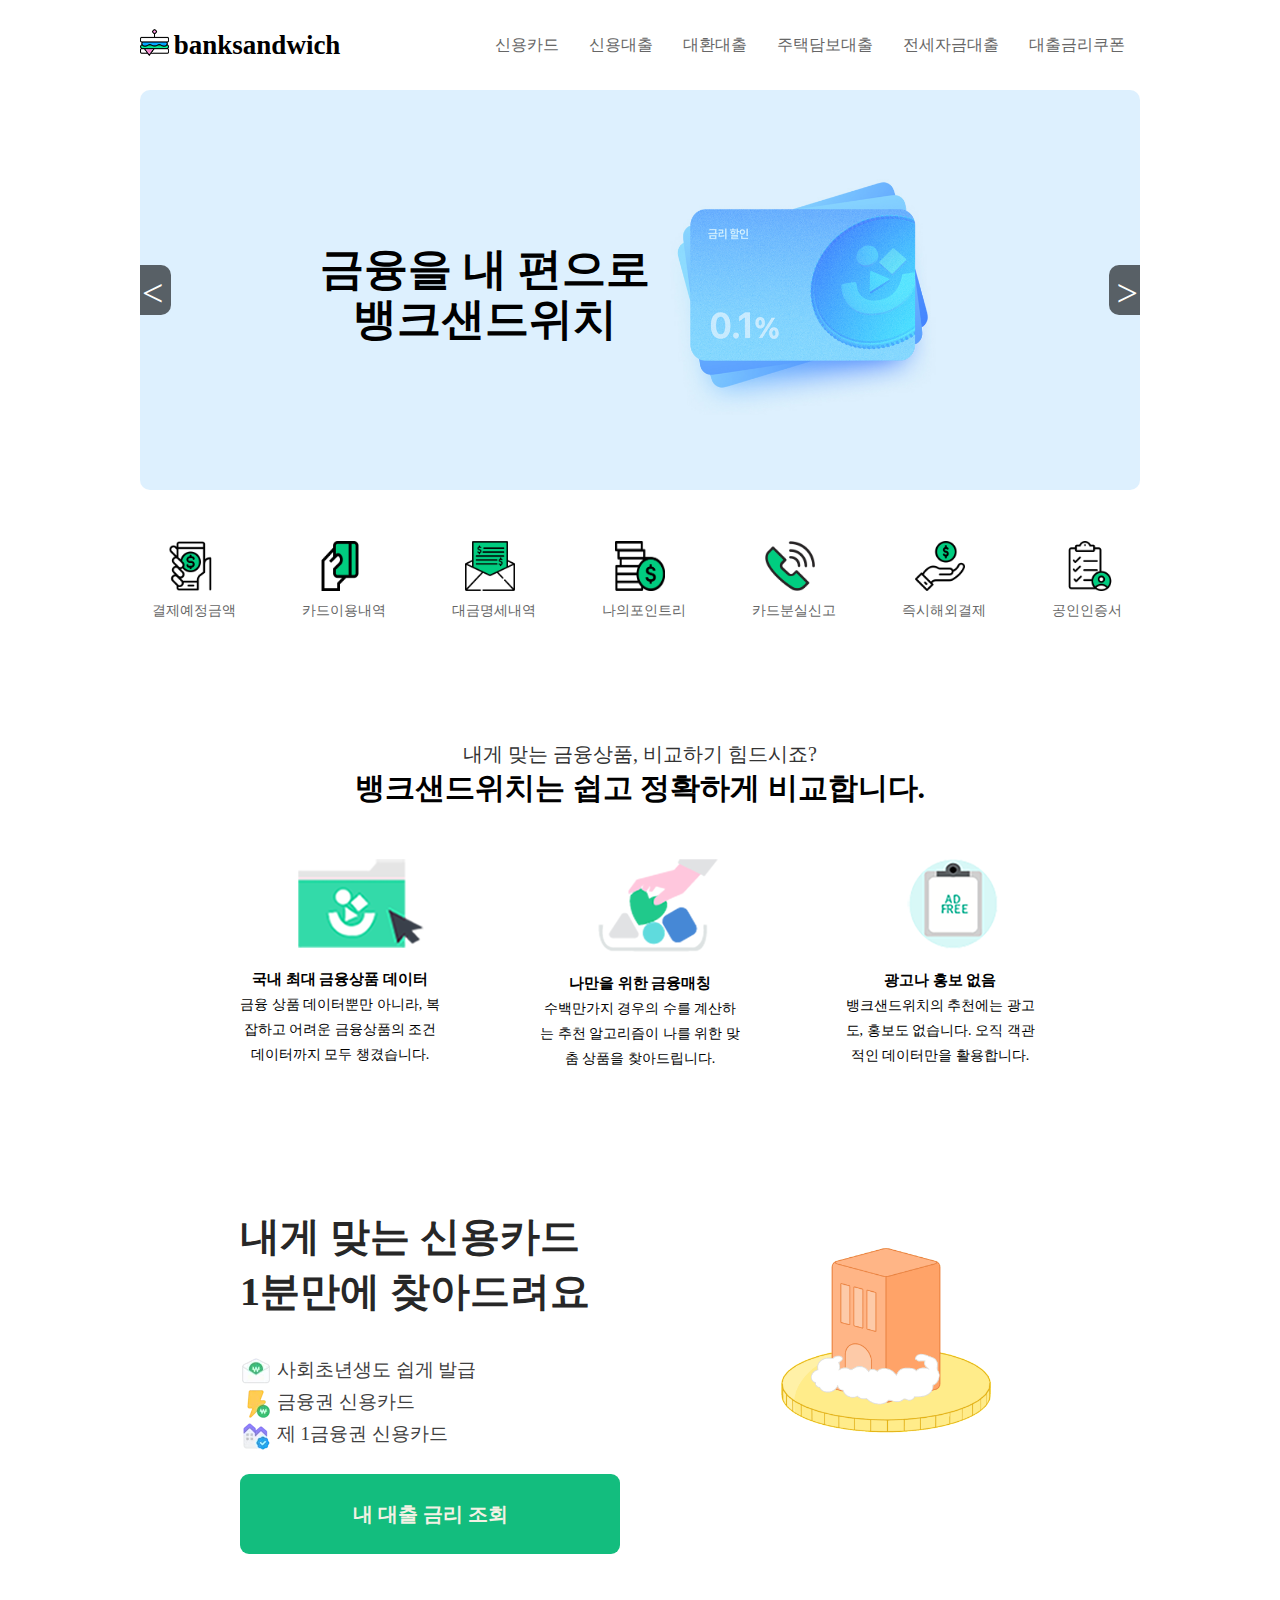
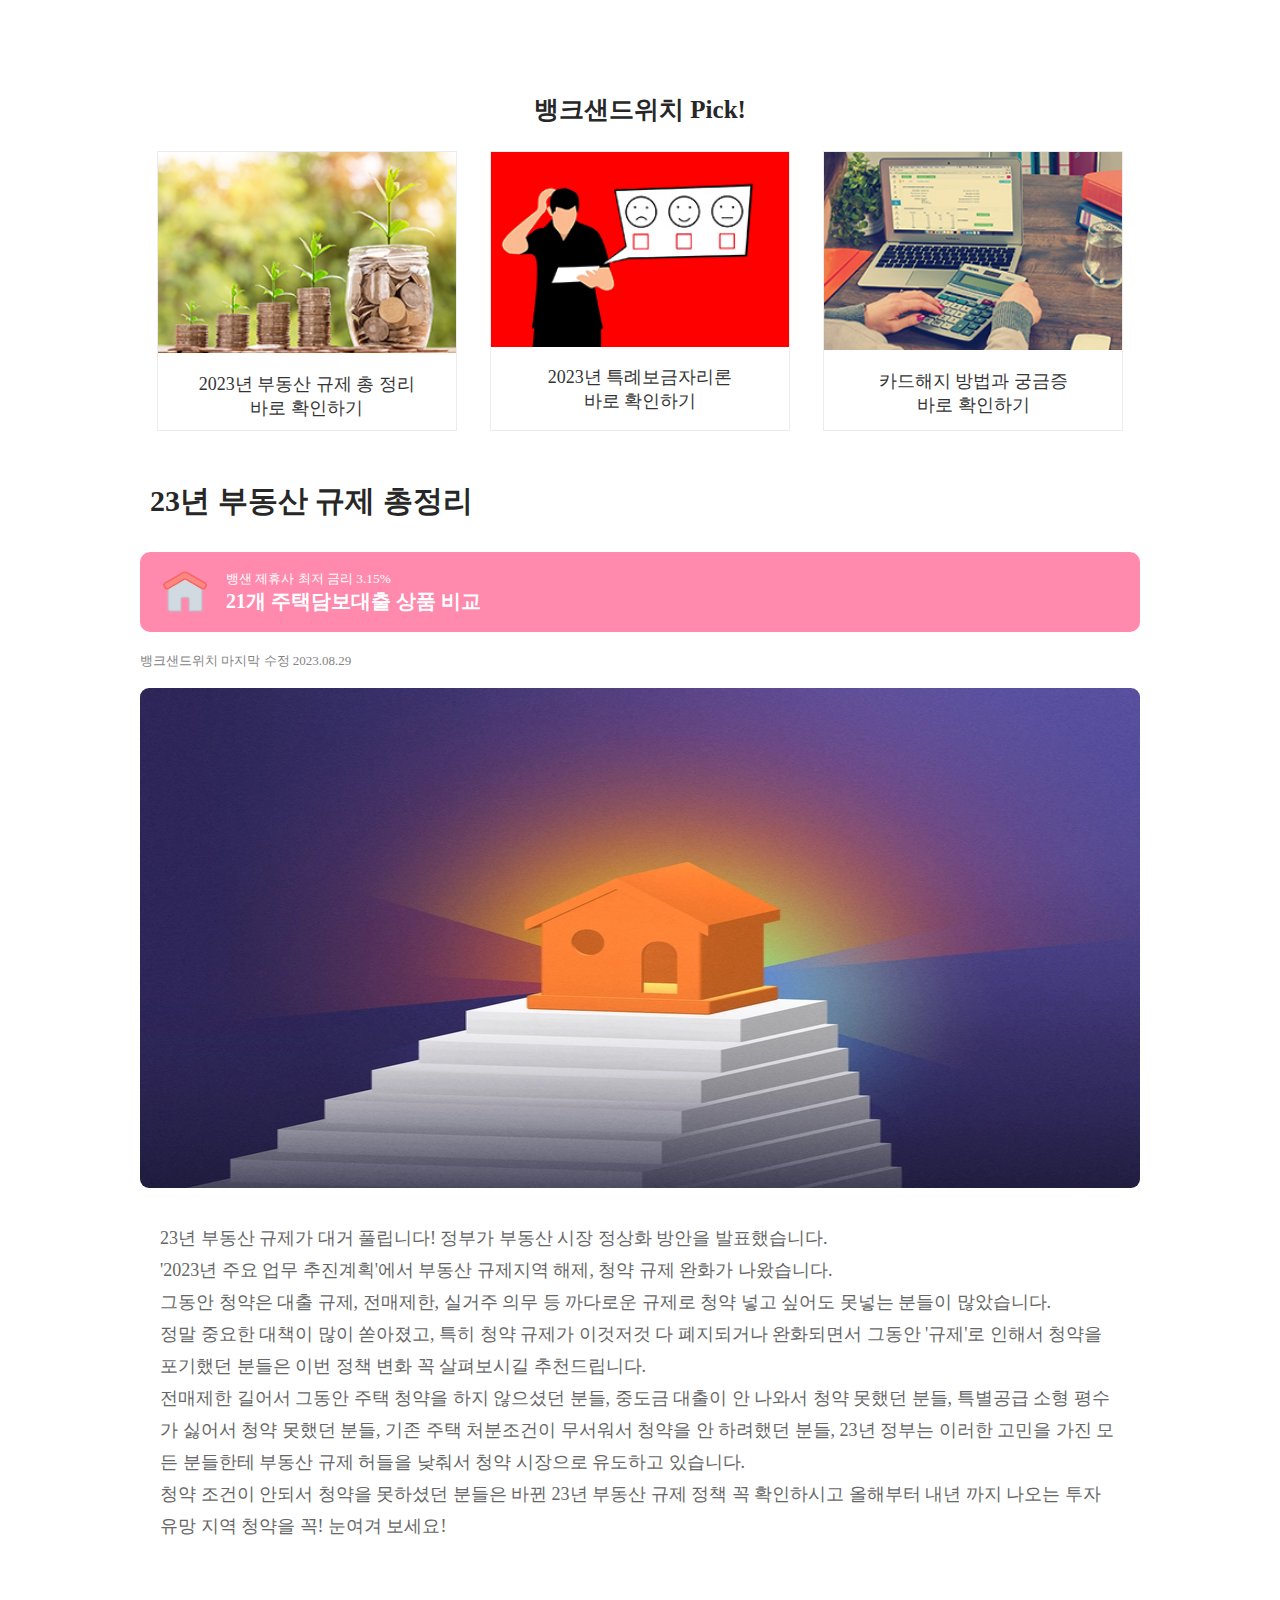
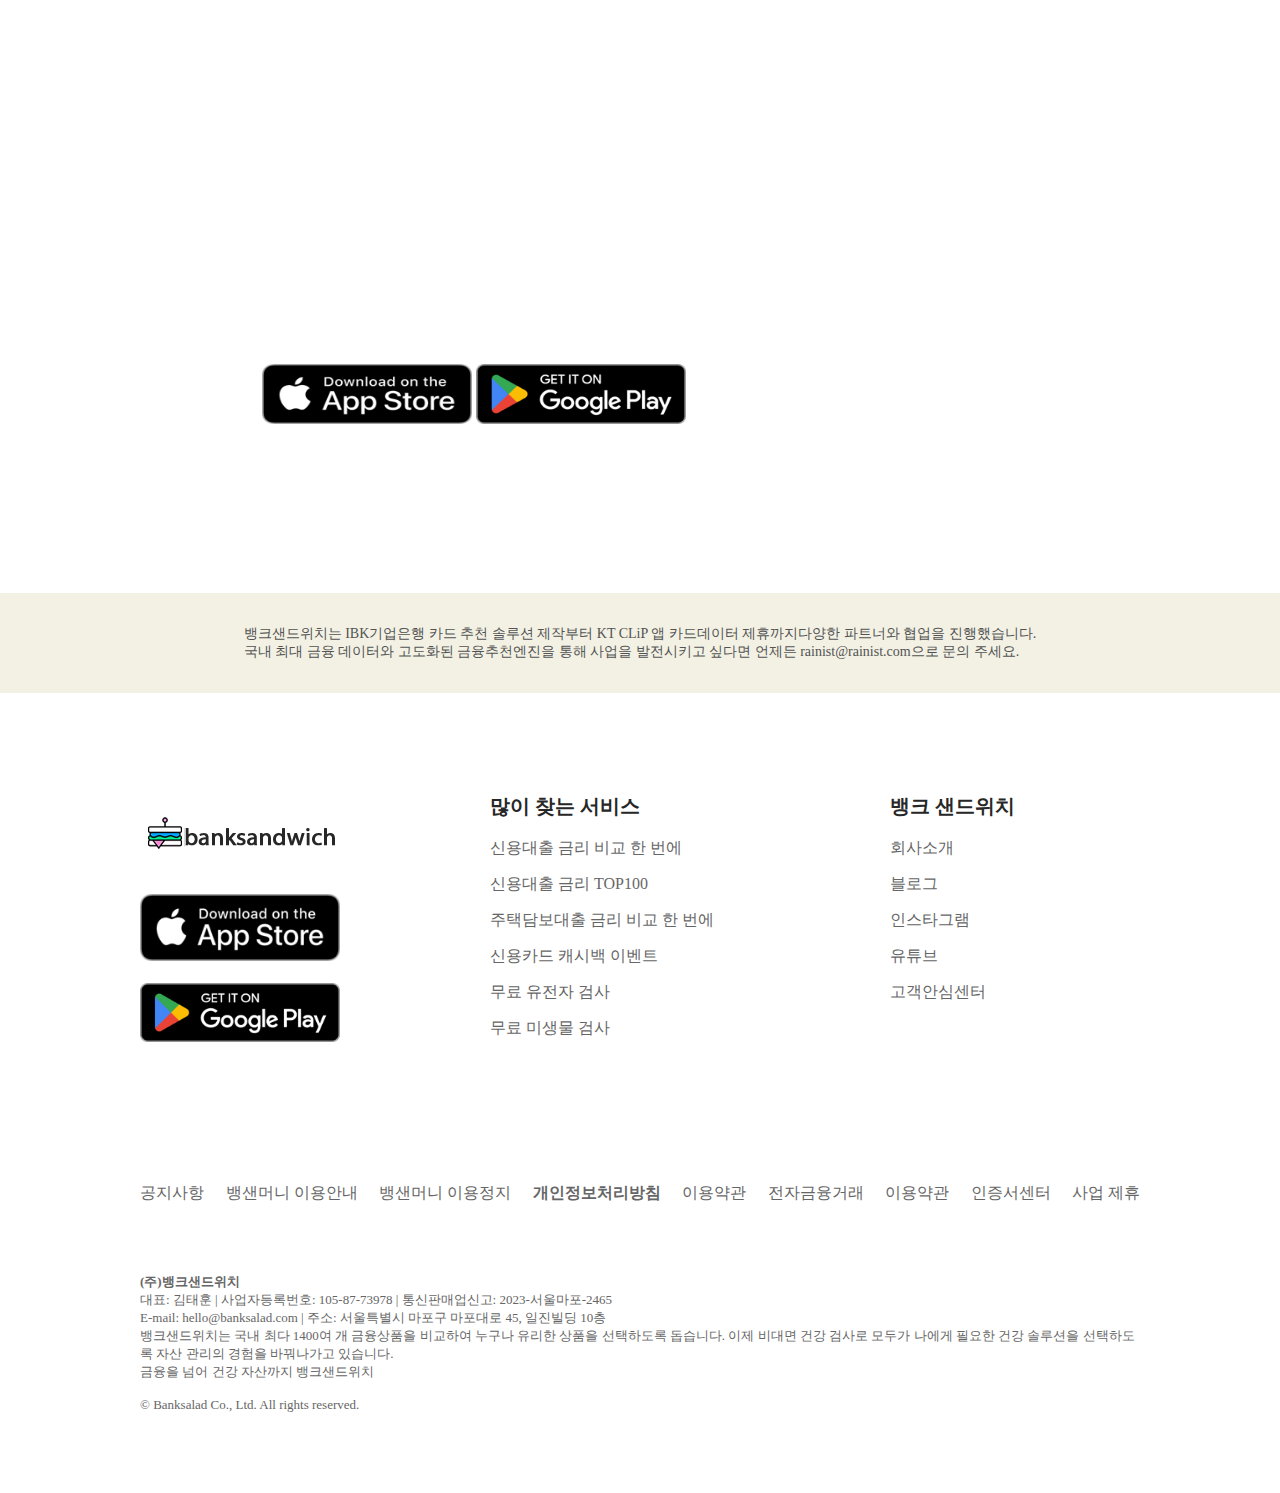
==== commit 358dae4e: "2/5" ====
--- a/index.html
+++ b/index.html
@@ -93,7 +93,7 @@
 }
 
       
-    </script>
+ </script>
 
     <!--자주 사용하는 노란 메뉴 정렬-->
   
@@ -113,11 +113,10 @@
 
     <!--뱅크 샌드위치의 장점-->
     <div>
+        <div id = "wrap2_title">
         <p style="text-align: center; color: #333; margin-top: 100px; font-size: 20px;">내게 맞는 금융상품, 비교하기 힘드시죠?</p>
         <h2 style="text-align: center; font-size: 30px; margin-bottom: 50px;">뱅크샌드위치는 쉽고 정확하게 비교합니다.</h2>
-        <br>
-        <br>
-    
+        </div>
     
     <div id = "wrap2">
     
@@ -125,7 +124,7 @@
     <div> <img src="img/p1.png" alt="" id = "g">
         <p>
             <b>국내 최대 금융상품 데이터</b><br>
-            금융 상품 데이터뿐만 아니라, 전월 실적, 한도 조건 등 복잡하고 어려운 금융상품의 각종 조건 데이터까지 모두 챙겼습니다. </p>
+            금융 상품 데이터뿐만 아니라, 복잡하고 어려운 금융상품의 조건 데이터까지 모두 챙겼습니다. </p>
     </div>
 
     <div> <img src="img/p2.png" alt="" id = "g">
@@ -175,16 +174,19 @@
     <!--기사 슬라이스-->
     <div id="wrap4">
     
-        <div id="article_b">  
-           
-        <button type="button" ><img src = "img/news1.jpg" alt = "news1"><p>2023년 부동산 규제 총 정리<br> 바로 확인하기</p></button>
+        <p style="font-size: 25px; text-align: center; font-weight: 600; color: #272727; 
+        margin:34px 0px 25px 0px;">뱅크샌드위치 Pick!</p>
+        <div id="article_b">
+          
+
+        <div ><img src = "img/pp3.jpg" alt = "news1"><p>2023년 부동산 규제 총 정리<br> 바로 확인하기</p></div >
                           
-        <button type="button" class="po1"><img src = "img/news2.jpg" alt = "news1"><p>특례보금자리론<br> 바로 확인하기</p></button>
-                
-        <button type="button" ><img src = "img/news1.jpg" alt = "news1"><p>카드해지 방법과 궁금증 <br> 바로 확인하기</p> </button>
+        <div class="po1"><img src = "img/pp2.jpg" alt = "news1"><p>2023년 특례보금자리론<br> 바로 확인하기</p></div >
+                
+        <div ><img src = "img/pp4.jpg" alt = "news1"><p>카드해지 방법과 궁금증 <br> 바로 확인하기</p> </div >
                    
-        <p style="font-size:40px; text-align: center; margin: 30px 0px 0px 20px; font-weight: bold;"> 뱅크 샌드위치가 건내는 <br>
-         최신 알뜰 정보</p>
+        <!-- <p style="font-size:40px; text-align: center; margin: 30px 0px 0px 20px; font-weight: bold;"> 뱅크 샌드위치가 건내는 <br>
+         최신 알뜰 정보</p> -->
         </div>
 
         <div id="div1">
@@ -200,13 +202,13 @@
   
              
 
-                <p>23년 부동산 규제가 대거 풀립니다!
-                
-                    정부가 부동산 시장 정상화 방안을 발표했습니다. '2023년 주요 업무 추진계획'에서 부동산 규제지역 해제, 청약 규제 완화가 나왔습니다. 그동안 청약은 대출 규제, 전매제한, 실거주 의무 등 까다로운 규제로
-                    청약 넣고 싶어도 못넣는 분들이 많았습니다. 정말 중요한 대책이 많이 쏟아졌고, 특히 청약 규제가 이것저것 다 폐지되거나 완화되면서 그동안 '규제'로 인해서 청약을 포기했던 분들은 이번 정책 변화 꼭
+                <p>23년 부동산 규제가 대거 풀립니다! 
+                
+                    정부가 부동산 시장 정상화 방안을 발표했습니다. <br>'2023년 주요 업무 추진계획'에서 부동산 규제지역 해제, 청약 규제 완화가 나왔습니다. <br> 그동안 청약은 대출 규제, 전매제한, 실거주 의무 등 까다로운 규제로
+                    청약 넣고 싶어도 못넣는 분들이 많았습니다. <br>정말 중요한 대책이 많이 쏟아졌고, 특히 청약 규제가 이것저것 다 폐지되거나 완화되면서 그동안 '규제'로 인해서 청약을 포기했던 분들은 이번 정책 변화 꼭
                     살펴보시길 추천드립니다. <br>
                 
-                    전매제한 길어서 그동안 주택 청약을 하지 않으셨던 분들, 중도금 대출이 안 나와서 청약 못했던 분들, 특별공급 소형 평수가 싫어서 청약 못했던 분들, 기존 주택 처분조건이 무서워서 청약을 안 하려했던 분들, 23년 정부는 이러한 고민을 가진 모든 분들한테 부동산 규제 허들을 낮춰서 청약 시장으로 유도하고 있습니다. 청약 조건이 안되서 청약을 못하셨던 분들은 바뀐 23년 부동산 규제 정책 꼭 확인하시고 올해부터 내년 까지 나오는 투자 유망 지역 청약을 꼭! 눈여겨 보세요! </p>
+                    전매제한 길어서 그동안 주택 청약을 하지 않으셨던 분들, 중도금 대출이 안 나와서 청약 못했던 분들, 특별공급 소형 평수가 싫어서 청약 못했던 분들, 기존 주택 처분조건이 무서워서 청약을 안 하려했던 분들, 23년 정부는 이러한 고민을 가진 모든 분들한테 부동산 규제 허들을 낮춰서 청약 시장으로 유도하고 있습니다.<br> 청약 조건이 안되서 청약을 못하셨던 분들은 바뀐 23년 부동산 규제 정책 꼭 확인하시고 올해부터 내년 까지 나오는 투자 유망 지역 청약을 꼭! 눈여겨 보세요! </p>
               
             </div>
         </div>
@@ -286,7 +288,7 @@
 <script>
       
     $(function() {
-        $("#article_b > button:first")
+        $("#article_b > div:first")
         .click(function() {
             $("#div1").show();
             $("#div2").hide();
@@ -294,19 +296,27 @@
         });
 
 
-        $("#article_b > button:eq(1)").click(function() {
+        $("#article_b > div:eq(1)").click(function() {
             $("#div2").show();
             $("#div1").hide();
             $("#div3").hide();
         });
 
 
-        $("#article_b > button:last").click(function() {
+        $("#article_b > div:last").click(function() {
             $("#div3").show();
             $("#div1").hide();
             $("#div2").hide();
         });
+
+              
+//         $('#article_b > div').click(function(){$('#article_b > div').removeClass("active");
+//   $(this).addClass("active");
+// });
+
     });
+
+
     
 </script>
 
@@ -414,7 +424,8 @@
             <li>뱅샌머니 이용정지</li>
             <li><b>개인정보처리방침</b></li>
             <li>이용약관</li>
-            <li>전자금융거래이용약관</li>
+            <li>전자금융거래</li>
+                <li>이용약관</li>
             <li>인증서센터</li>
             <li>사업 제휴</li>
         </ul>
--- a/index.css
+++ b/index.css
@@ -27,9 +27,9 @@
 
   header { width:100%; display:flex;  justify-content:space-between; align-items:center;  line-height:50px; padding: 10px 0px;}
 
-  nav ul {display:flex; flex-direction:column; margin-top: -10px;}
-
-  nav ul li a {padding:15px; text-decoration:none; color:#666; display:block;}
+  nav ul {display:flex; flex-direction:column; margin-top: -5px;}
+
+  nav ul li a {padding:25px; text-decoration:none; color:#666; display:block;}
 
   .a {display:block;}
 
@@ -38,7 +38,7 @@
 
   }
 
-@media (min-width:1017px){
+@media (min-width:1003px){
         
       header { display:flex; width: 1000px;
         margin: 0 auto; 
@@ -318,7 +318,8 @@
 /*자주 사용하는 초록 메뉴 정렬*/
 
 @media all and (max-width: 599px) {
-    #wrap1 {
+   
+  #wrap1 {
         width: 100%;
         height: 90%;
         margin: 0 auto;
@@ -357,12 +358,13 @@
 
 @media all and  (min-width: 600px) and (max-width: 999px) {
 
+
       
   #wrap1 {
     width: 100%;
     height: 100px;
     margin: 0 auto;
-    margin-top: 4%;
+    margin-top: 8%;
     font-size: 14px;
 
    
@@ -374,6 +376,7 @@
   justify-content: space-between;
   flex-wrap: wrap;
   align-content: center;
+  padding: 0px 30px;
   
 }
 
@@ -443,52 +446,80 @@
 
 /*뱅크 샌드위치의 장점*/
 @media all and (max-width: 599px) {
-    #wrap2 { display: flex;
-        justify-content: space-evenly;
+    
+  #wrap2_title {
+    padding: 30px;
+  }
+
+  #wrap2 { display: flex;
+      flex-direction: column;
+        justify-content: space-between;
+  
         width: 100%;
-        height: 300px;
+        height: 400px;
         margin: 0 auto;
         border-radius: 9px;
-        font-size: 14px;  }
-    
-        #g { margin-left: 29%;
-             width: 50%; }
+        font-size: 14px; 
+        padding: 30px; 
+     }
+    
+        #g {  height: 80px;
+           vertical-align: middle;
+            }
     
         #wrap2 > div {
-            width: 250px;
-            height: 300px; }
+            width: 100%;
+            height: 300px;
+          display: flex;
+          justify-content: space-between;
+          margin-bottom: 30px;
+         }
     
         #wrap2 > div > p {
-            text-align: center;
+            text-align: left;
             line-height: 20px;
-           font-size: 11px; }
+           font-size: 15px; 
+          float: left;
+          margin-left: 20px;}
     
         #wrap2 > div >  p > b {
-          font-size:13px;  }
+          font-size:15px;  }
+        
+          #advantage{
+            margin: 2012px;
+          }
     
 }
 
 @media all and  (min-width: 600px) and (max-width: 999px) {
+
+  #wrap2_title {
+    padding: 30px;
+  }
 
     #wrap2 { display: flex;
         justify-content: space-between;
         width: 100%;
-        height: 300px;
+        height: 234px;
         margin: 0 auto;
         border-radius: 9px;
+      
+        padding: 38px;
             }
     
         #g { margin-left: 25%;
-            width: 50%; }
+            width: 44%; 
+            height: 90px;}
     
         #wrap2 > div {
             width: 30%;
             height: 100%;}
     
         #wrap2 > div > p {
-            text-align: center;
+            text-align: left;
             line-height: 23px;
-            font-size: 13px;  }
+            font-size: 13px;
+          margin-top: 10px;  }
     
         #wrap2 > div >  p > b {
           font-size:14px;  }
@@ -509,7 +540,8 @@
         border-radius: 9px;
         font-size: 14px;  }
     
-        #g { margin-left: 29%; }
+        #g { margin-left: 29%;
+            }
     
         #wrap2 > div {
             width: 200px;
@@ -517,7 +549,8 @@
     
         #wrap2 > div > p {
             text-align: center;
-            line-height: 25px;  }
+            line-height: 25px;
+          margin-top: 15px;  }
     
         #wrap2 > div >  p > b {
           font-size:15px;  }
@@ -695,342 +728,378 @@
 
 /*이순신 기사 슬라이스*/
 @media all and (max-width: 599px) {
+  #wrap4 {width: 100%; height: auto; margin: 0 auto; padding: 20px; }
+
+  #wrap4 h2 { font-size: 30px; padding: 10px; margin-top: 20px; color: #272727; text-align: center;}
+  
+  
+  
+  #div1 {width: 100%; height: 1200px; text-align: left; }
+  #div2 {width: 100%; height: 1200px; text-align: left; display: none;}
+  #div3 { width: 100%; height: 1200px; text-align: left; display: none;}
+  
+
+  
+  #article_picture { width: 100%; border-radius: 9px;}
+  
+  .textbox {width: 100%; height: 300px; background-color: #ffffff; margin: 10px 0 0 0px; padding: 2%; font-size: 14px; line-height: 32px; color: #272727; font-weight: 400;}
+
+  #article_b  {
+    /* margin: 810px 0px; */
+    margin: 0 auto;
+    width: 100%;
+    height: auto;
+    display: flex;
+    /* flex-direction: column; */
+    justify-content: space-around;
+    align-items: center;
+    /* background-color: green; */
+    margin-bottom: 25px;
+  
+  }
+  
+    #article_b   img {
+      width: 100%;
+      height: auto;
+      border: none;
+      text-align: left;
+      background-color: #fff;
+      padding-top: 5px;
+     
+    }
+  
+    #article_b >  div {
+  
+      border: 1px solid #ececec;
+      text-align: left;
+      background-color: #fff;
+      position: relative;
+      width: 30%;
+      height: 180px;
+
+  
+    }
+  
+  
+    #article_b > div > p {
+      /* position: absolute; */
+      top: 15%;
+      padding: 5%;
+      text-align: center;
+      font-size: 15px;
+      color: #343434;
+      font-weight: 400;
+  
+    }
+  
+    /* .active {
+      opacity: 0.6;
+    } */
+
+      #article_b > div:hover {
+      opacity: 0.6;
+    }  
+  
+  
+  #button_1 {
+      width: 100%;
+      height: 80px;
+      background-color: #ff8aad;
+      border-radius: 10px;
+      border: none;
+      margin: 20px 0px;
+      position: relative;
+    }
+  
+    #button_1 img {
+      width: 50px;
+      height: 50px;
+      position: absolute;
+      left: 20px;
+      bottom: 15px;
+    }
+  
+    #button_1 > p:nth-of-type(1) {
+      text-align: left;
+      margin-left: 80px;
+      color: #fff;
+    }
+  
+    #button_1 > p:nth-of-type(2) {
+      text-align: left;
+      margin-left: 80px;
+      font-size: 20px;
+      color: #fff;
+    }
+  
+  
+    #button_2 {
+      width: 100%;
+      height: 80px;
+      background-color: #877af5;
+      border-radius: 10px;
+      border: none;
+      margin: 20px 0px;
+    }
+  
+    
+  #button_2 {
+  width: 100%;
+  height: 80px;
+  background-color: #877af5;
+  border-radius: 10px;
+  border: none;
+  margin: 20px 0px;
+  position: relative;
+  }
+  
+  
+  #button_2 img {
+  width: 50px;
+  height: 50px;
+  position: absolute;
+  left: 20px;
+  bottom: 15px;
+  }
+  
+  #button_2 > p:nth-of-type(1) {
+  text-align: left;
+  margin-left: 80px;
+  color: #fff;
+  }
+  
+  #button_2 > p:nth-of-type(2) {
+  text-align: left;
+  margin-left: 80px;
+  font-size: 20px;
+  color: #fff;
+  }
+
+    
+}
+
+@media all and (min-width: 600px) and (max-width: 999px) {
  
- #wrap4 {width: 100%; height: auto; margin: 0 auto; }
-
-#wrap4 h2 { font-size: 23px; padding: 6px; margin-top: 20px; color: #272727;}
-
-
-#div1 {width: 100%; height: 1050px; text-align: left; }
-#div2 {width: 100%; height: 1050px; text-align: left; display: none;}
-#div3 { width: 100%; height: 1050px; text-align: left; display: none;}
-
-#wrap4 > #div1 #article_picture { width: 100%; height: 400px; border-radius: 9px;}
-
-.textbox {width: 100%; height: 300px; background-color: #ffffff; margin: 10px 0 0 0px; padding: 5%; font-size: 13px; line-height: 25px; color: #272727; font-weight: 200;}
+  #wrap4 {width: 100%; height: auto; margin: 0 auto;  padding: 30px;}
+
+  #wrap4 h2 { font-size: 30px; padding: 10px; margin-top: 20px; color: #272727;}
+  
+  
+  
+  #div1 {width: 100%; height: 1400px; text-align: left; }
+  #div2 {width: 100%; height: 1400px; text-align: left; display: none;}
+  #div3 { width: 100%; height: 1400px; text-align: left; display: none;}
+  
+  
+  .textbox {width: 97%; height: 300px; background-color: #ffffff; margin: 30px 0 0 15px; padding: 5px; font-size: 16px; line-height: 34px; color: #272727; font-weight: 400;}
+  
+  
+  #article_picture { width: 100%;  border-radius: 9px;}
+
+  
+  
+  #article_b  {
+    /* margin: 810px 0px; */
+    margin: 0 auto;
+    width: 100%;
+    height: auto;
+    display: flex;
+    /* flex-direction: column; */
+    justify-content: space-around;
+    align-items: center;
+    /* background-color: green; */
+    margin-bottom: 25px;
+  
+  }
+  
+    #article_b   img {
+      width: 100%;
+      height: auto;
+      border: none;
+      text-align: left;
+      background-color: #fff;
+      padding-top: 5px;
+     
+    }
+  
+    #article_b >  div {
+  
+      border: 1px solid #ececec;
+      text-align: left;
+      background-color: #fff;
+      position: relative;
+      width: 30%;
+      height: 250px;
+  
+    }
+  
+  
+    #article_b > div > p {
+      /* position: absolute; */
+      top: 15%;
+      padding: 5%;
+      text-align: center;
+      font-size: 16px;
+      color: #343434;
+      font-weight: 400;
+  
+    }
+  
+     #article_b > div:hover {
+      opacity: 0.6;
+    } 
+  
+  
+  
+  #button_1 {
+      width: 100%;
+      height: 80px;
+      background-color: #ff8aad;
+      border-radius: 10px;
+      border: none;
+      margin: 20px 0px;
+      position: relative;
+    }
+  
+    #button_1 img {
+      width: 50px;
+      height: 50px;
+      position: absolute;
+      left: 20px;
+      bottom: 15px;
+    }
+  
+    #button_1 > p:nth-of-type(1) {
+      text-align: left;
+      margin-left: 80px;
+      color: #fff;
+    }
+  
+    #button_1 > p:nth-of-type(2) {
+      text-align: left;
+      margin-left: 80px;
+      font-size: 20px;
+      color: #fff;
+    }
+  
+  
+  
+  
+    #button_2 {
+      width: 100%;
+      height: 80px;
+      background-color: #877af5;
+      border-radius: 10px;
+      border: none;
+      margin: 20px 0px;
+    }
+  
+    
+  #button_2 {
+  width: 100%;
+  height: 80px;
+  background-color: #877af5;
+  border-radius: 10px;
+  border: none;
+  margin: 20px 0px;
+  position: relative;
+  }
+  
+  
+  #button_2 img {
+  width: 50px;
+  height: 50px;
+  position: absolute;
+  left: 20px;
+  bottom: 15px;
+  }
+  
+  #button_2 > p:nth-of-type(1) {
+  text-align: left;
+  margin-left: 80px;
+  color: #fff;
+  }
+  
+  #button_2 > p:nth-of-type(2) {
+  text-align: left;
+  margin-left: 80px;
+  font-size: 20px;
+  color: #fff;
+  }
+
+}
+
+@media all and (min-width: 1000px) {
+
+#wrap4 {width: 1000px; height: 1600px; margin: 0 auto; }
+
+#wrap4 h2 { font-size: 30px; padding: 10px; margin-top: 40px; color: #272727;}
+
+
+
+#div1 {width: 100%; height: 1600px; text-align: left;  }
+#div2 {width: 100%; height: 1600px; text-align: left; display: none;}
+#div3 { width: 100%; height: 1600px; text-align: left; display: none;}
+
+
+
+#article_picture { width: 1000px; height: 500px; border-radius: 9px;}
+
+.textbox {width: 100%; height: 300px; background-color: #ffffff; margin: 10px 0 0 0px; padding: 2%; font-size: 18px; line-height: 32px; color: #666; font-weight: 400;}
 
 
 
 
 #article_b  {
-  margin-top: 100px;
-  width: 1000px;
-  height: 200px;
-}
-
-  #article_b >  img {
-    width: 150px;
+  /* margin: 810px 0px; */
+  margin: 0 auto;
+  width: 100%;
+  height: auto;
+  display: flex;
+  /* flex-direction: column; */
+  justify-content: space-around;
+  align-items: center;
+  /* background-color: green; */
+  margin-bottom: 25px;
+
+}
+
+  #article_b   img {
+    width: 100%;
+    height: auto;
     border: none;
     text-align: left;
     background-color: #fff;
-
-  }
-
-  #article_b >  button {
-    width: auto;
-    border: none;
+    
+   
+  }
+
+  #article_b >  div {
+
+    border: 1px solid #ececec;
     text-align: left;
     background-color: #fff;
     position: relative;
-
-  }
-
-
-  #article_b > button > p {
-    position: absolute;
-    top: 0;
-  }
-
-
-  #article_b button:hover {
-    background-color: #a6ffde; 
-    padding: 0px 10px;
-    border-radius: 9px;
-  }
-
-
-
-#button_1 {
-    width: 100%;
-    height: 80px;
-    background-color: #ff8aad;
-    border-radius: 10px;
-    border: none;
-    margin: 20px 0px;
-    position: relative;
-  }
-
-  #button_1 img {
-    width: 50px;
-    height: 50px;
-    position: absolute;
-    left: 20px;
-    bottom: 15px;
-  }
-
-  #button_1 > p:nth-of-type(1) {
-    text-align: left;
-    margin-left: 80px;
-    color: #fff;
-  }
-
-  #button_1 > p:nth-of-type(2) {
-    text-align: left;
-    margin-left: 80px;
-    font-size: 15px;
-    color: #fff;
-  }
-
-
-
-
-  #button_2 {
-    width: 100%;
-    height: 80px;
-    background-color: #877af5;
-    border-radius: 10px;
-    border: none;
-    margin: 20px 0px;
-  }
-
-  
-#button_2 {
-width: 100%;
-height: 80px;
-background-color: #877af5;
-border-radius: 10px;
-border: none;
-margin: 20px 0px;
-position: relative;
-}
-
-
-#button_2 img {
-width: 50px;
-height: 50px;
-position: absolute;
-left: 20px;
-bottom: 15px;
-}
-
-#button_2 > p:nth-of-type(1) {
-text-align: left;
-margin-left: 80px;
-color: #fff;
-}
-
-#button_2 > p:nth-of-type(2) {
-text-align: left;
-margin-left: 80px;
-font-size: 20px;
-color: #fff;
-}
-    
-}
-
-@media all and (min-width: 600px) and (max-width: 999px) {
- 
- #wrap4 {width: 100%; height: auto; margin: 0 auto; }
-
-#wrap4 h2 { font-size: 25px; padding: 6px; margin-top: 20px; color: #272727;}
-
-
-#div1 {width: 100%; height: 1300px; text-align: left; }
-#div2 {width: 100%; height: 1300px; text-align: left; display: none;}
-#div3 { width: 100%; height: 1300px; text-align: left; display: none;}
-
-#wrap4 img { width: 100%;  border-radius: 9px;}
-
-.textbox {width: 100%; height: 300px; background-color: #ffffff; margin: 10px 0 0 0px; padding: 5%; font-size: 17px; line-height: 35px; color: #272727; font-weight: 200;}
-
-
-
-
-#article_b  {
-  margin-top: 100px;
-  width: 100%;
-  height: 150px;
-}
-
-
-
-#article_b > table {
-  width: 100%;
-  background-color: #fff;
-  padding: 10px;
-  border-radius: 9px;
-  color: #272727;
-  margin-top: 100px;
-
-}
-
-
-#article_b table td { 
-  border-bottom:1.1px solid #e1e1e1;}
-
-  #article_b table td button:hover {
-    background-color: #a6ffde; 
-    padding: 0px 10px;
-    border-radius: 9px;
-  }
-
-#article_b > table button {
-  width: 100%;
-  border: none;
-  text-align: left;
-  background-color: #fff;
-
-}
-
-
-
-#button_1 {
-    width: 100%;
-    height: 80px;
-    background-color: #ff8aad;
-    border-radius: 10px;
-    border: none;
-    margin: 20px 0px;
-    position: relative;
-  }
-
-  #button_1 img {
-    width: 50px;
-    height: 50px;
-    position: absolute;
-    left: 20px;
-    bottom: 15px;
-  }
-
-  #button_1 > p:nth-of-type(1) {
-    text-align: left;
-    margin-left: 80px;
-    color: #fff;
-  }
-
-  #button_1 > p:nth-of-type(2) {
-    text-align: left;
-    margin-left: 80px;
-    font-size: 15px;
-    color: #fff;
-  }
-
-
-
-
-  #button_2 {
-    width: 100%;
-    height: 80px;
-    background-color: #877af5;
-    border-radius: 10px;
-    border: none;
-    margin: 20px 0px;
-  }
-
-  
-#button_2 {
-width: 100%;
-height: 80px;
-background-color: #877af5;
-border-radius: 10px;
-border: none;
-margin: 20px 0px;
-position: relative;
-}
-
-
-#button_2 img {
-width: 50px;
-height: 50px;
-position: absolute;
-left: 20px;
-bottom: 15px;
-}
-
-#button_2 > p:nth-of-type(1) {
-text-align: left;
-margin-left: 80px;
-color: #fff;
-}
-
-#button_2 > p:nth-of-type(2) {
-text-align: left;
-margin-left: 80px;
-font-size: 20px;
-color: #fff;
-}
-
-
-}
-
-@media all and (min-width: 1000px) {
-
-#wrap4 {width: 1000px; height: 1400px; margin: 0 auto; }
-
-#wrap4 h2 { font-size: 30px; padding: 10px; margin-top: 20px; color: #272727;}
-
-
-
-#div1 {width: 100%; height: 1300px; text-align: left; }
-#div2 {width: 100%; height: 1300px; text-align: left; display: none;}
-#div3 { width: 100%; height: 1300px; text-align: left; display: none;}
-
-
-.textbox {width: 97%; height: 300px; background-color: #ffffff; margin: 30px 0 0 15px; padding: 5px; font-size: 18px; line-height: 33px; color: #272727; font-weight: 200;}
-
-
-#article_picture { width: 1000px; height: 500px; border-radius: 9px;}
-
-.textbox {width: 100%; height: 300px; background-color: #ffffff; margin: 10px 0 0 0px; padding: 2%; font-size: 18px; line-height: 32px; color: #272727; font-weight: 200;}
-
-
-
-
-#article_b  {
-  margin: 80px 0px;
-  width: 1000px;
-  height: 200px;
-  display: flex;
-  justify-content: space-between;
-  align-items: center;
-  
-}
-
-  #article_b >  img {
-    width: 150px;
-    border: none;
-    text-align: left;
-    background-color: #fff;
- 
-
-  }
-
-  #article_b >  button {
-    width: 150px;
-    border: none;
-    text-align: left;
-    background-color: #fff;
-    position: relative;
-    border-radius: 9px;
-    margin-left: 20px;
-
-  }
-
-
-  #article_b > button > p {
-    position: absolute;
+    width: 300px;
+    height: 280px;
+
+  }
+
+
+  #article_b > div > p {
+    /* position: absolute; */
     top: 15%;
     padding: 5%;
     text-align: center;
     font-size: 18px;
-    font-weight: bold;
-
-  }
-
-   #article_b button:hover {
+    color: #343434;
+    font-weight: 400;
+
+  }
+
+   #article_b > div:hover {
     opacity: 0.6;
   } 
-
 
 
 
@@ -1292,7 +1361,7 @@
     #wrap7 {
   
         width: 100%;
-        height: 500px;
+        height: 400px;
         background-color: #ffffff;
         display: flex;
         justify-content:space-between;
@@ -1303,7 +1372,7 @@
       
       #wrap7 > div {
         width: 90%;
-        height: 450px;
+        height: 160px;
         margin-top: 10%;
         margin-left: 14px;
         display: flex;
@@ -1331,9 +1400,10 @@
       
       #wrap7 ul > li {
         list-style: none;
-        margin-bottom: 30px;
-        font-size: 18px;
+        margin-bottom: 15px;
+        font-size: 14px;
         text-decoration: none;
+        width: 100%;
         
       }
       
@@ -1345,10 +1415,60 @@
 }
 
 @media all and  (min-width: 600px) and (max-width: 999px) {
+  #wrap7 {
+  
+    width: 100%;
+    height: 450px;
+    background-color: #ffffff;
+    display: flex;
+    justify-content:space-between;
+    flex-wrap: nowrap;
+    margin: 0 auto;
+    color: #272727;
+   
+  }
+  
+  #wrap7 > div {
+    width: 250px;
+    height: 253px;
+    margin-top: 10%;
+    display: flex;
+    flex-direction: column;
+    flex-wrap: nowrap;
+    align-items: center;
+    justify-content: space-between;
+ 
+
+  
+  }
+  
+
+  
+  #wrap7 > div > a > img {
+    width: 200px;
+    
+  }
+  
+  #wrap7 ul > li {
+    list-style: none;
+    margin-bottom: 15px;
+    font-size: 16px;
+    text-decoration: none;
+   
+    
+  }
+  
+  #wrap7 h3 {
+    font-size: 20px;
+  }
+
+}
+
+@media all and (min-width: 1017px) {
     #wrap7 {
   
-        width: 100%;
-        height: 500px;
+        width: 1000px;
+        height: 450px;
         background-color: #ffffff;
         display: flex;
         justify-content:space-between;
@@ -1358,62 +1478,14 @@
       }
       
       #wrap7 > div {
-        width: 35%;
-        height: 350px;
+        width: 200px;
+        height: 253px;
         margin-top: 10%;
         display: flex;
         flex-direction: column;
         flex-wrap: nowrap;
         align-items: center;
         justify-content: space-between;
-   
-      
-      }
-      
-    
-      
-      #wrap7 > div > a > img {
-        width: 70%;
-        
-      }
-      
-      #wrap7 ul > li {
-        list-style: none;
-        margin-bottom: 30px;
-        font-size: 15px;
-        text-decoration: none;
-        
-      }
-      
-      #wrap7 h3 {
-        font-size: 20px;
-      }
-
-
-}
-
-@media all and (min-width: 1017px) {
-    #wrap7 {
-  
-        width: 1000px;
-        height: 500px;
-        background-color: #ffffff;
-        display: flex;
-        justify-content:space-between;
-        flex-wrap: nowrap;
-        margin: 0 auto;
-        color: #272727;
-      }
-      
-      #wrap7 > div {
-        width: 200px;
-        height: 350px;
-        margin-top: 10%;
-        display: flex;
-        flex-direction: column;
-        flex-wrap: nowrap;
-        align-items: center;
-        justify-content: space-between;
       
       }
       
@@ -1426,9 +1498,10 @@
       
       #wrap7 ul > li {
         list-style: none;
-        margin-bottom: 30px;
+        margin-bottom: 15px;
         font-size: 16px;
         text-decoration: none;
+        width: 300px;
         
       }
       
@@ -1444,19 +1517,27 @@
   #footer2 {
     display: flex;
     justify-content: space-between;
-    flex-wrap: nowrap;
+    flex-wrap: wrap;
+    justify-content: flex-start;
     width: 100%;
     height: 100px;
     margin: 0 auto;
     align-items: center;
-    font-size: 13px;
+    font-size: 12px;
+    padding: 0px 20px;
+    /* align-content: space-around; */
+
+  }
+
+  #footer2 > li {
+
+    margin-left: 20px;
   }
   
   #wrap8 {
     
      height: 100px;
-     
-
+    
   
   }
   
@@ -1466,14 +1547,21 @@
       
   #footer2 {
     display: flex;
-    justify-content: space-between;
+    justify-content: flex-start;
+    flex-wrap: wrap;
     width: 100%;
     height: 100px;
     margin: 0 auto;
     align-items: center;
     font-size: 15px;
-  }
-  
+    padding: 0px 20px;
+  }
+  
+  #footer2 > li {
+
+    margin-left: 10px;
+  }
+
   #wrap8 {
     
      height: 100px;
@@ -1510,6 +1598,7 @@
         width: 100%;
         height: 200px;
         font-size: 11px;
+     
        }
       
        #main_last {
@@ -1518,6 +1607,7 @@
       padding: 30px 0px 0px 0px;
       color: #666;
       margin: 0 auto;
+      padding: 0px 20px;
        }
   
 }
@@ -1535,7 +1625,10 @@
       padding: 30px 0px 0px 0px;
       color: #666;
       margin: 0 auto;
+      padding: 0px 20px;
        }
+
+
 
 }
 
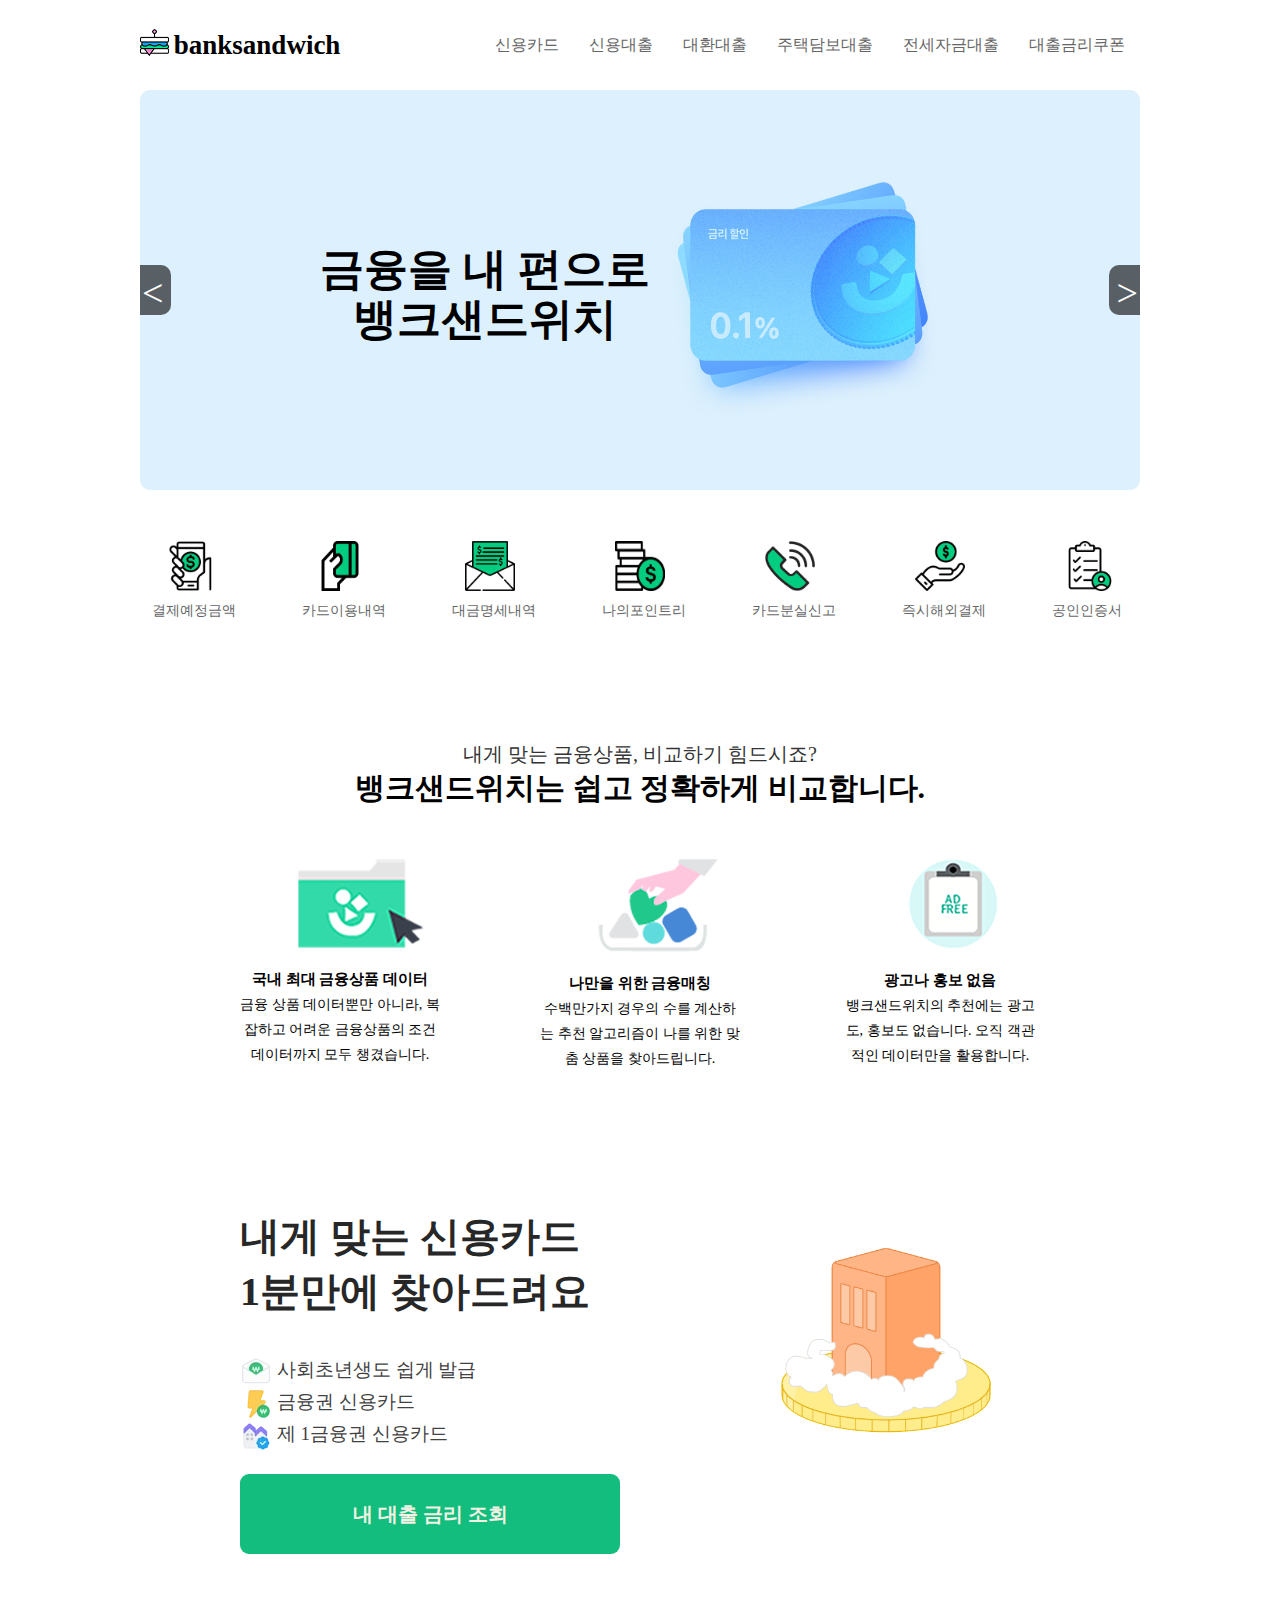
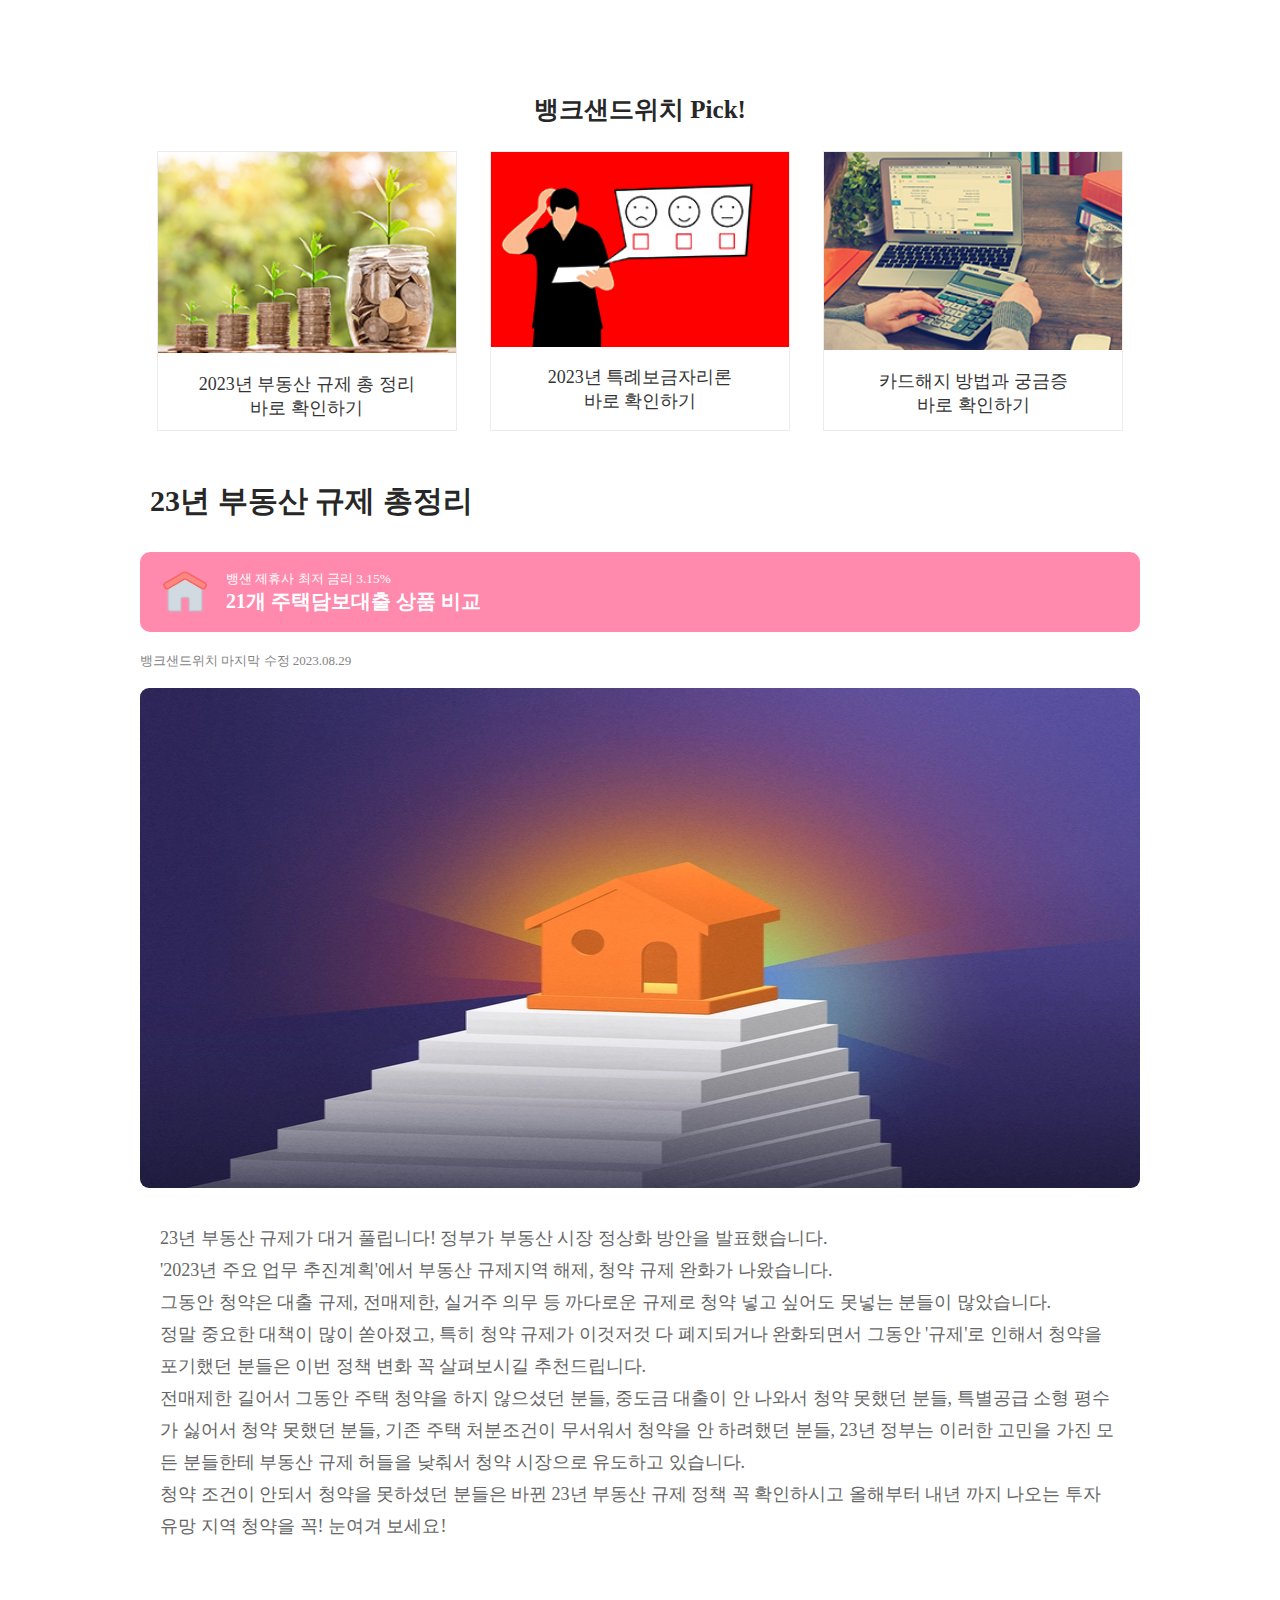
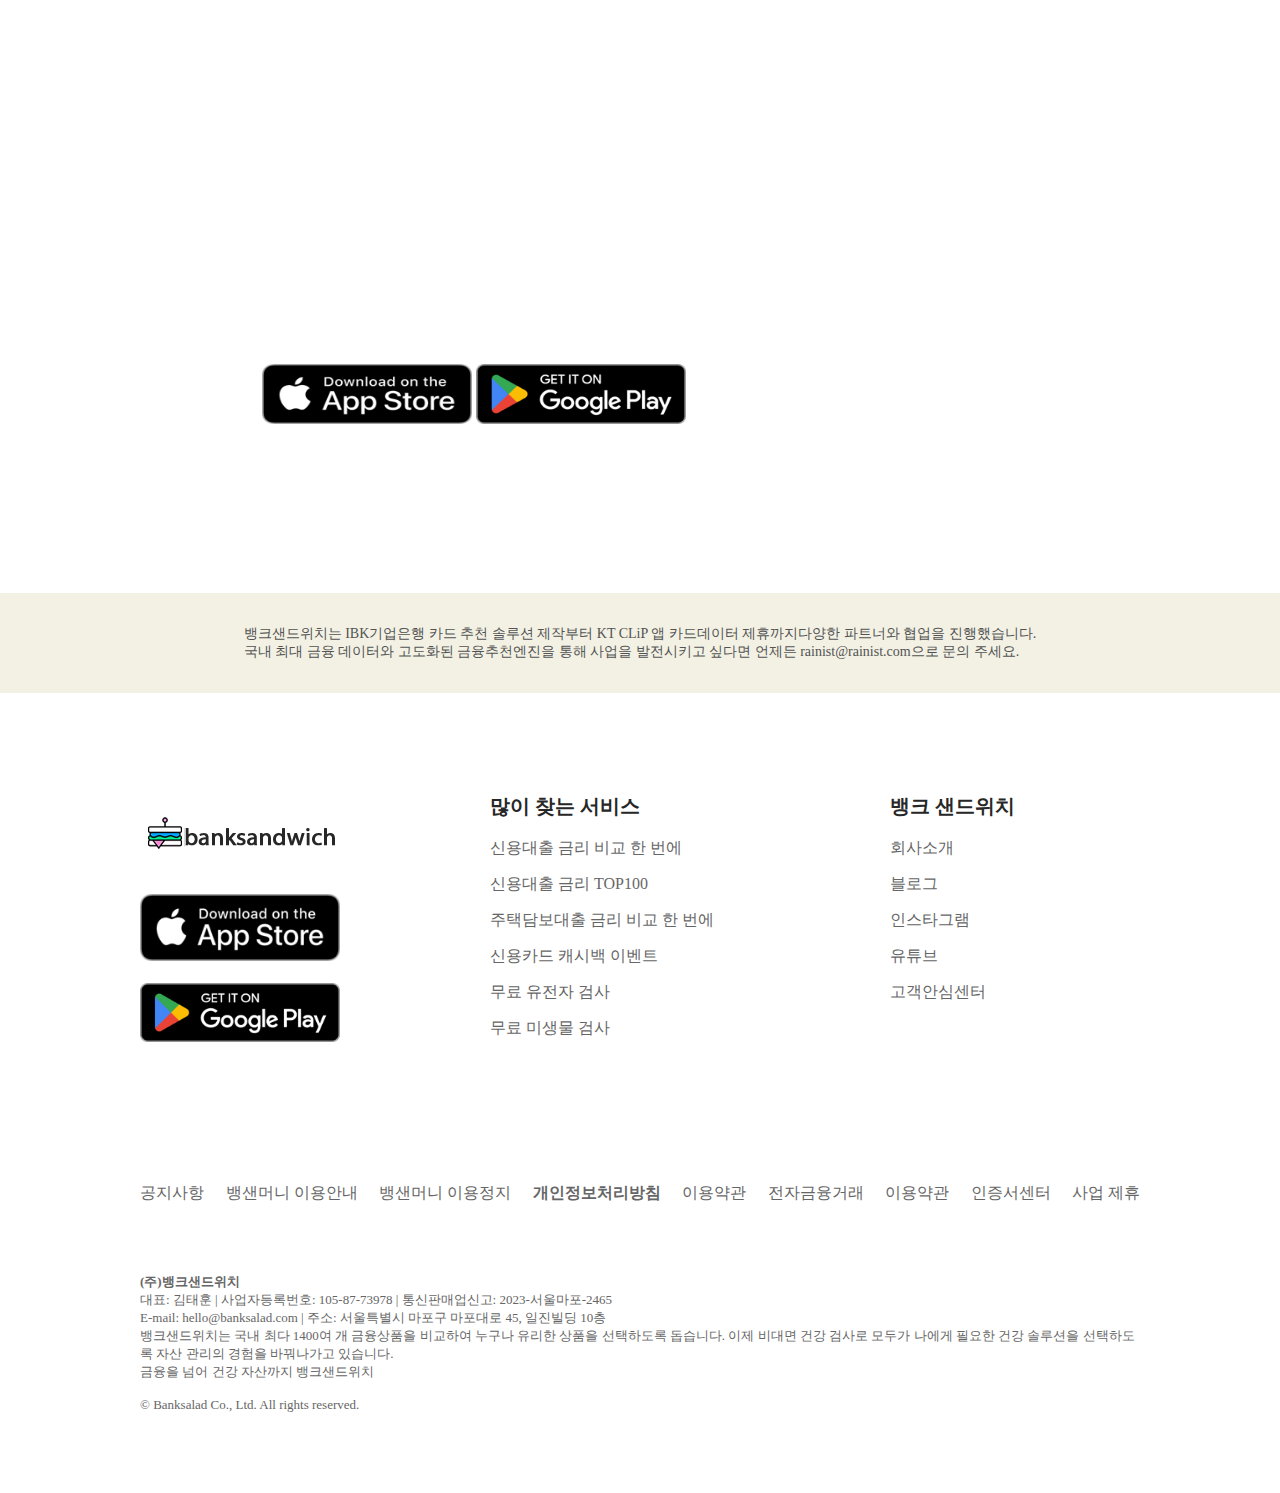
==== commit 76ce652c: "2/6" ====
--- a/index.html
+++ b/index.html
@@ -293,6 +293,7 @@
             $("#div1").show();
             $("#div2").hide();
             $("#div3").hide();
+               
         });
 
 
@@ -310,9 +311,7 @@
         });
 
               
-//         $('#article_b > div').click(function(){$('#article_b > div').removeClass("active");
-//   $(this).addClass("active");
-// });
+
 
     });
 
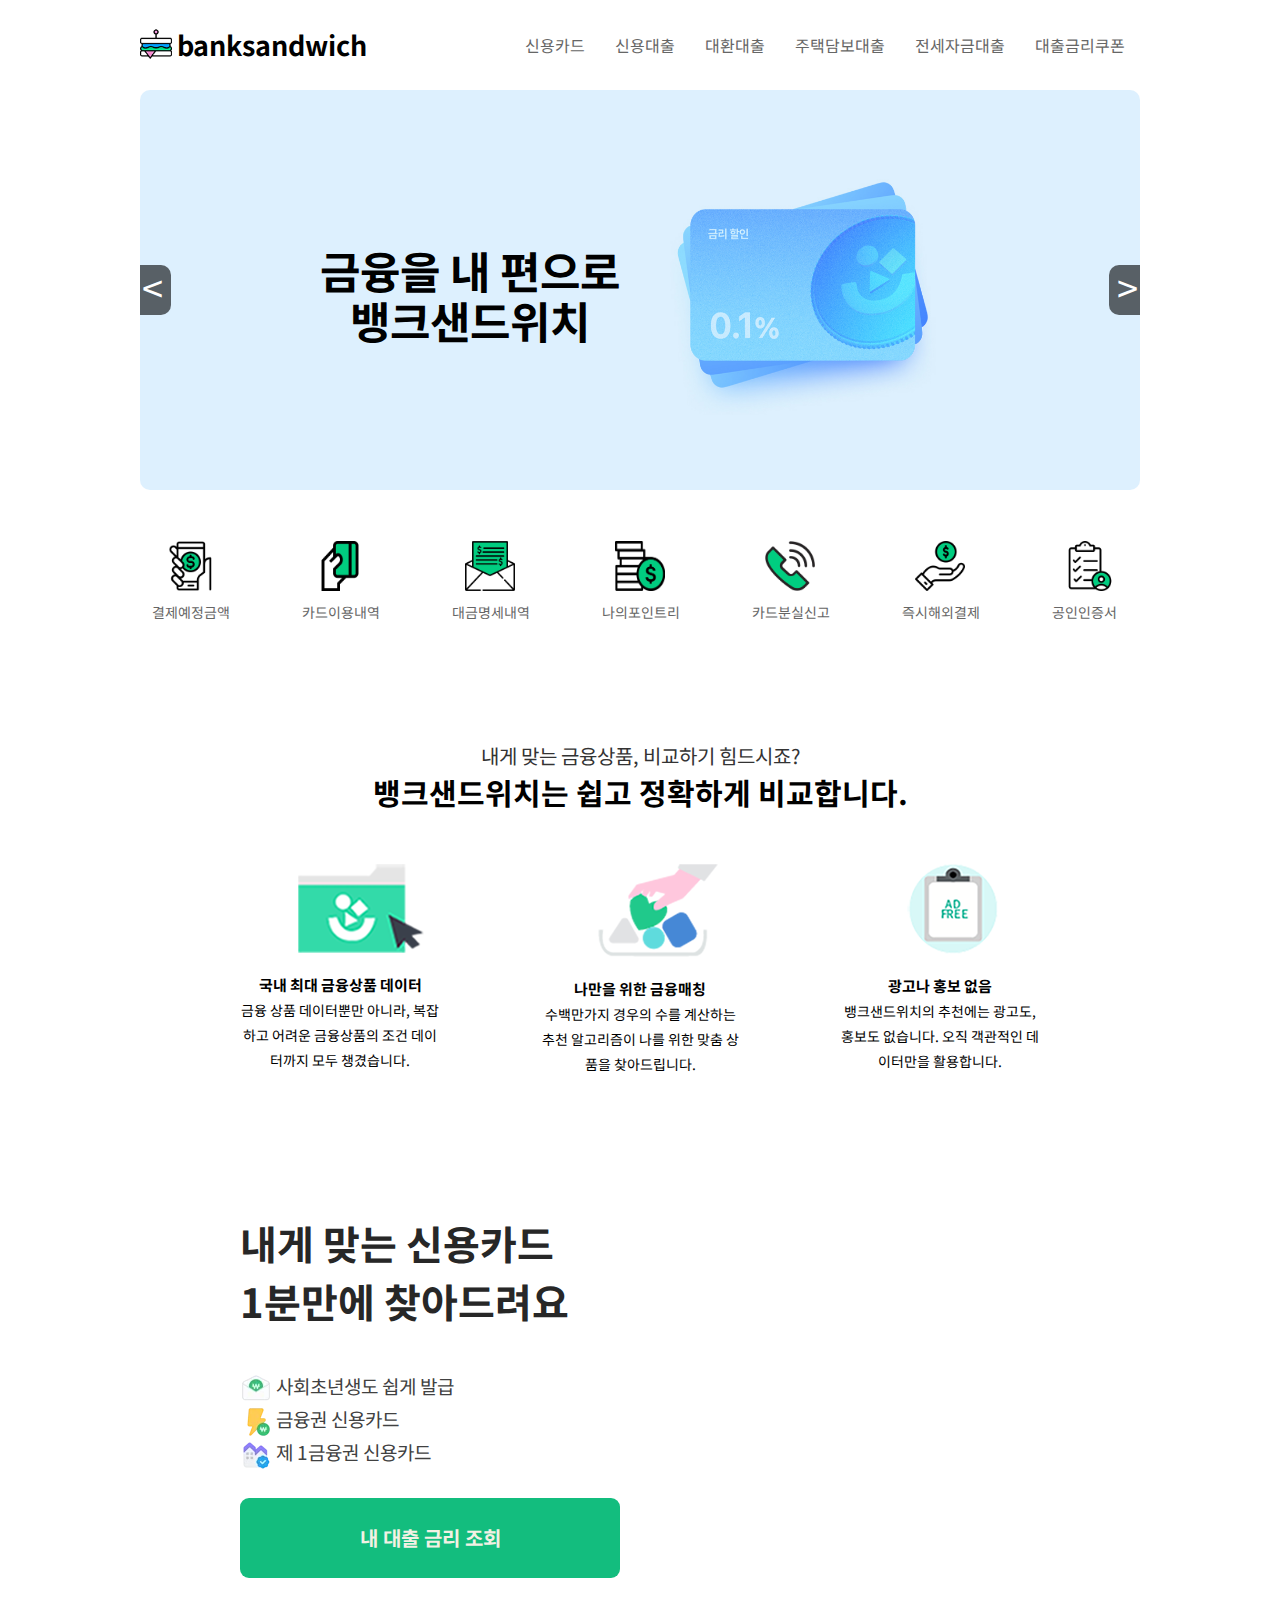
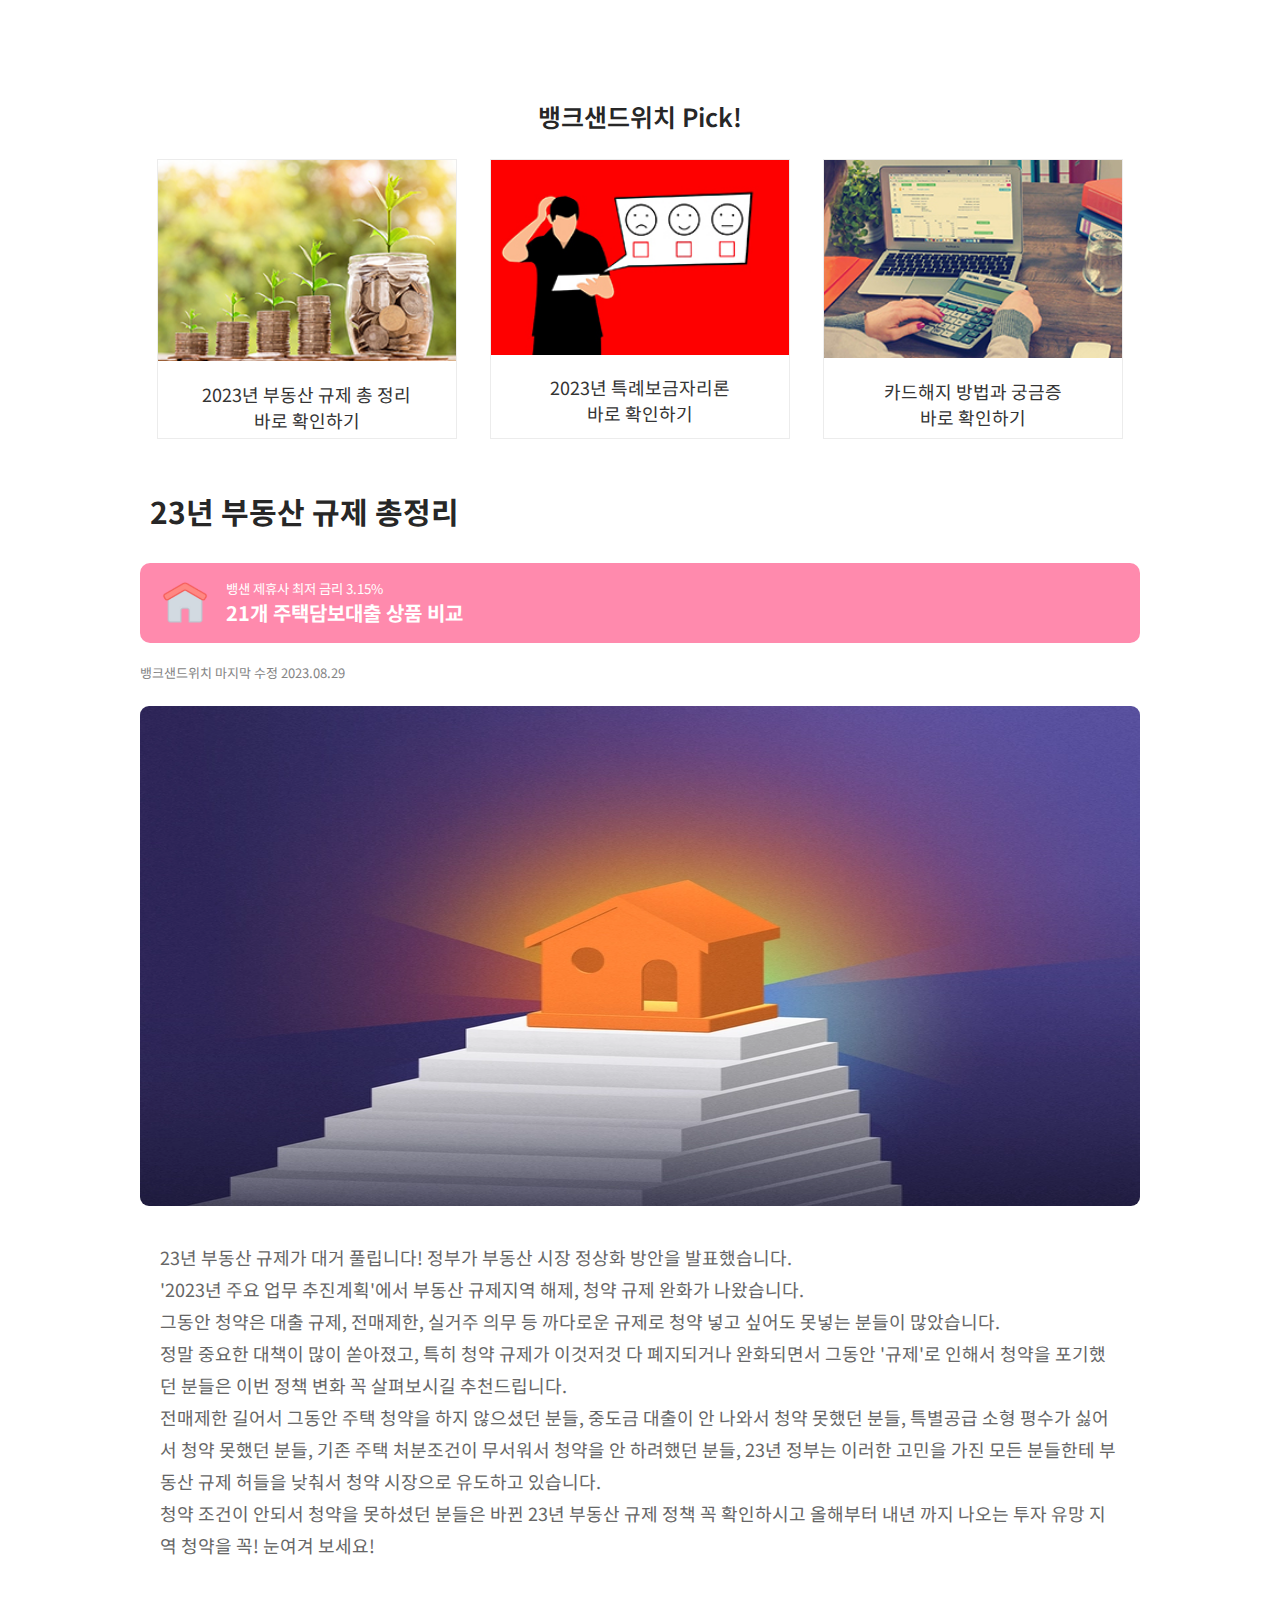
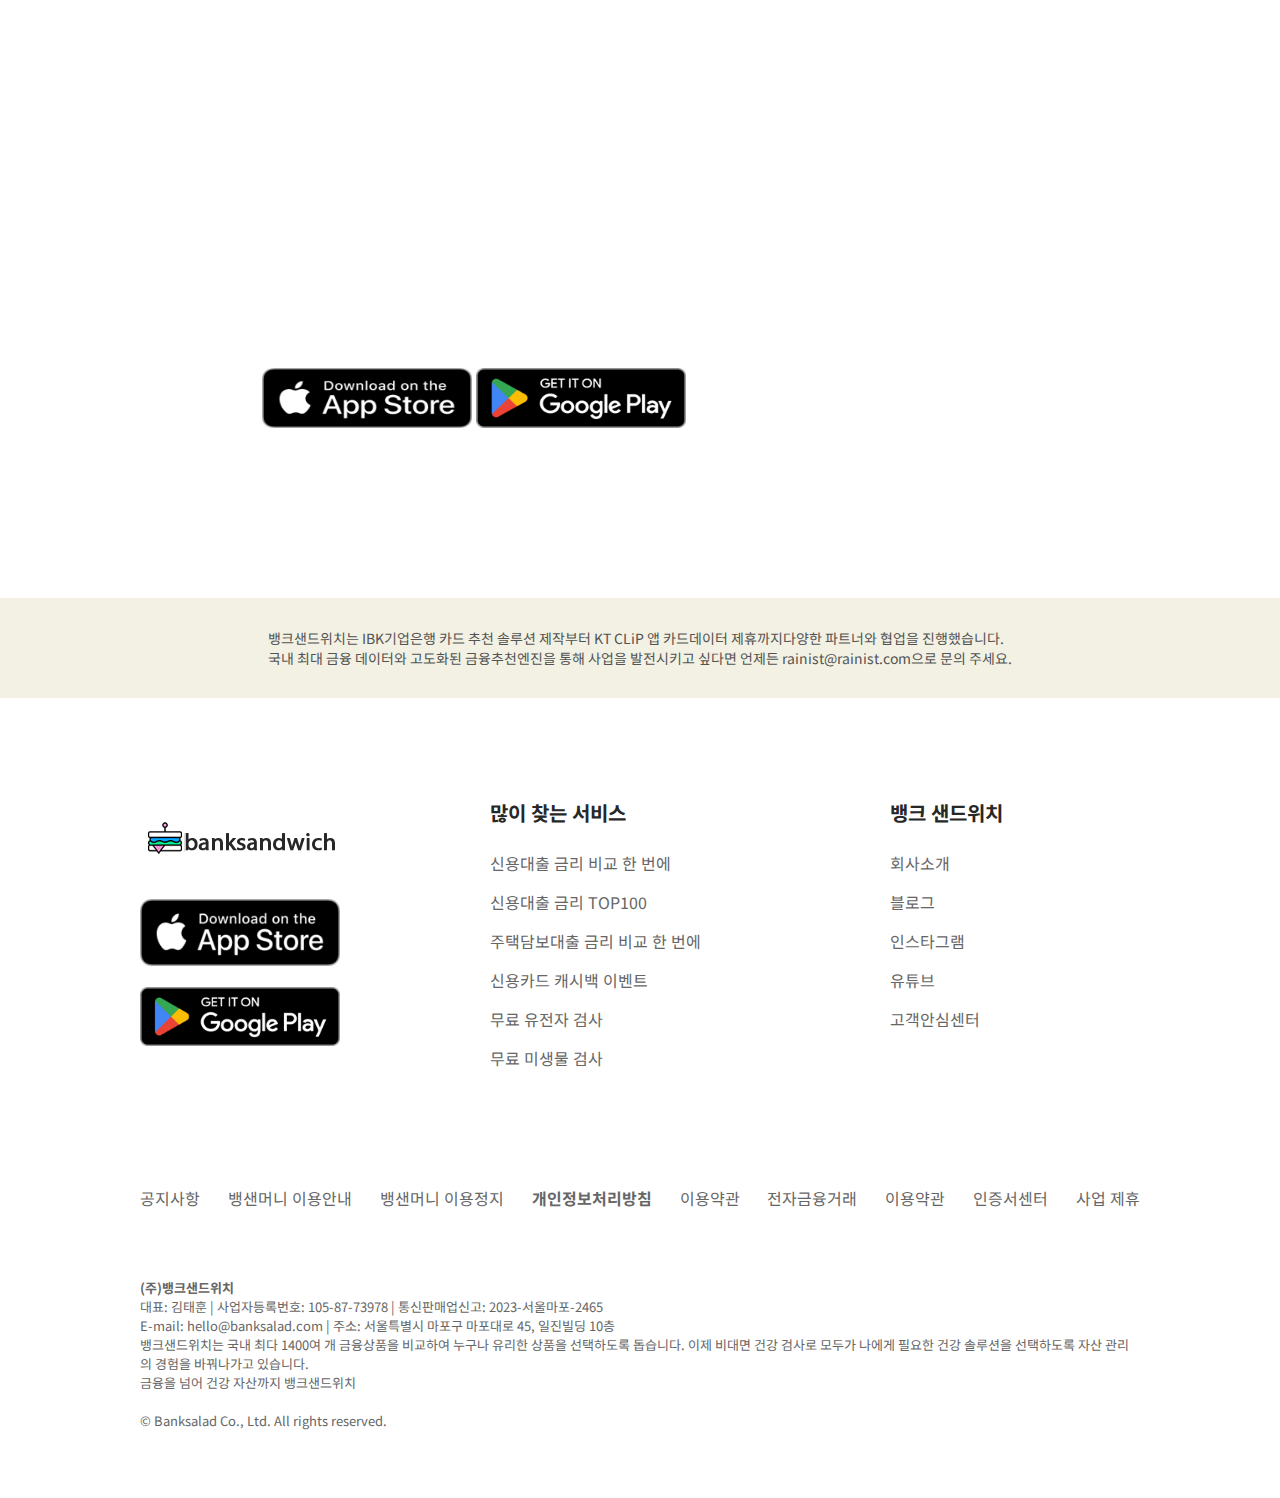
==== commit b6958252: "2/15" ====
--- a/index.html
+++ b/index.html
@@ -5,11 +5,17 @@
     <meta name="viewport" content="width=device-width, initial-scale=1.0">
     <title>banksandwich</title>
     <script src="https://ajax.googleapis.com/ajax/libs/jquery/3.7.1/jquery.min.js"></script>
-    <link rel="stylesheet" href="index.css">
-    <!-- <link rel="stylesheet" href="index_old.css"> -->
-    <meta charset="utf-8">
-
-
+    
+
+
+    <link rel="preconnect" href="https://fonts.googleapis.com">
+    <link rel="preconnect" href="https://fonts.gstatic.com" crossorigin>
+    <link href="https://fonts.googleapis.com/css2?family=Noto+Sans+KR:wght@100..900&display=swap" rel="stylesheet">
+
+    <link rel="stylesheet" href="css/index.css">
+    
+    
+    
 
 
 </head>
@@ -25,27 +31,18 @@
 
         <nav class="b" style="z-index: 10; background-color: #ffffff;">
             <ul>
-                <li><a href ="#">신용카드</a></li>
-                <li><a href= "#">신용대출</a></li>
-                <li><a href= "#">대환대출</a></li>
-                <li><a href="#">주택담보대출</a></li>
-                <li><a href ="#">전세자금대출</a></li>
-                <li><a href= "#">대출금리쿠폰</a></li>
+                <li><a href ="sub.html">신용카드</a></li>
+                <li><a href= "sub.html">신용대출</a></li>
+                <li><a href= "sub.html">대환대출</a></li>
+                <li><a href="sub.html">주택담보대출</a></li>
+                <li><a href ="sub.html">전세자금대출</a></li>
+                <li><a href= "sub.html">대출금리쿠폰</a></li>
             </ul>
         </nav>
 
     </header>
 
-    <script>
-        $(function(){
-            $(".a").click (function(){
-                $(".b").slideToggle();
-                
-            });
-        });
-    </script>
-    
-    
+
 
     <!--슬라이더-->
     <div id = "slidewrap">
@@ -64,36 +61,6 @@
 
     </div>
 
-    <!--슬라이더 부분 자바스크립트-->
-    <script>    
-    if (window.matchMedia("(max-width: 999px)").matches) { 
-
-        $('.prev').click(function(){
-        $('.slide li:last').prependTo('.slide');
-        $('.slide').css('margin-left','-100%');
-        $('.slide').stop().animate({marginLeft:0},800);});
-      
-        $('.next').click(function(){
-          $('.slide').stop().animate({marginLeft:'-100%'},800, function(){
-            $('.slide li:first').appendTo('.slide');
-            $('.slide').css({marginLeft:0}); });
-         });
-}else {
-    $('.prev').click(function(){
-        $('.slide li:last').prependTo('.slide');
-        $('.slide').css('margin-left',-1000);
-        $('.slide').stop().animate({marginLeft:0},800);});
-      
-        $('.next').click(function(){
-          $('.slide').stop().animate({marginLeft:-1000},800, function(){
-            $('.slide li:first').appendTo('.slide');
-            $('.slide').css({marginLeft:0}); });
-         });
-
-}
-
-      
- </script>
 
     <!--자주 사용하는 노란 메뉴 정렬-->
   
@@ -283,70 +250,6 @@
 
     </div>
 
-     
-<!--이순신 응용 부분-->
-<script>
-      
-    $(function() {
-        $("#article_b > div:first")
-        .click(function() {
-            $("#div1").show();
-            $("#div2").hide();
-            $("#div3").hide();
-               
-        });
-
-
-        $("#article_b > div:eq(1)").click(function() {
-            $("#div2").show();
-            $("#div1").hide();
-            $("#div3").hide();
-        });
-
-
-        $("#article_b > div:last").click(function() {
-            $("#div3").show();
-            $("#div1").hide();
-            $("#div2").hide();
-        });
-
-              
-
-
-    });
-
-
-    
-</script>
-
-
-    <!--카드 세 개 배너 -> 이거 메인 페이지 말고 서브 페이지에서 활용하기
-    <div id = "wrap1">
-        
-        <a href = "#" class = "box">
-            <div class = "photo" style = "background-image: url(img/black_card.png);"></div>
-            <br>
-            <h3>신한 #pay 카드</h3>
-        <p>다양한 혜택을 직접 확인해 보세요.</p>
-        </a>
-
-        <a href = "#" class = "box">
-            <div class = "photo" style = "background-image: url(img/red_card.png);"></div>
-            <br>
-            <h3>Mr.Life 카드</h3>
-        <p>다양한 혜택을 직접 확인해 보세요.</p>
-        </a>
-
-        <a href = "#" class = "box" >
-            <div class = "photo" style = "background-image: url(img/green_card.png);"></div>
-            <br>
-            <h3>NHCard vacation</h3>
-        <p>다양한 혜택을 직접 확인해 보세요.</p>
-        </a>
-
-    </div> -->
-
-
 
     <!--큰 폰 사진 있는 부분  -> 아직 반응형 적용 안 함-->
     <div id = wrap5>
@@ -449,5 +352,7 @@
         
     </div>
 
+    <script src="js/main.js"></script>
+
 </body>
 </html>--- a/css/index.css
+++ b/css/index.css
@@ -0,0 +1,1656 @@
+@import url('https://fonts.googleapis.com/css2?family=Gothic+A1:wght@600&display=swap');
+
+
+* {margin:0; font-family: "맑은 고딕"; box-sizing: border-box;   font-family: "Noto Sans KR", sans-serif;}
+
+ul,ol,li,a {
+  list-style: none;
+  margin: 0;
+  padding: 0;
+  text-decoration: none;
+  color: #666;
+}
+
+header { background-color:#fff; height:auto;}
+
+nav ul > li :hover {background-color: rgb(107, 255, 186);
+ color: #000000; border-radius: 9px; }
+
+.a { cursor: pointer;}
+
+.b {background-color: #fff;}
+
+
+/*헤더 반응형 내비게이션*/
+
+@media (max-width:999px){
+
+  header { width:100%; display:flex;  justify-content:space-between; align-items:center;  line-height:50px; padding: 20px;}
+
+  nav ul {display:flex; flex-direction:column; margin-top: -5px; background-color: #f4f3f3;}
+
+  nav ul li a {padding:25px; text-decoration:none; color:#666; display:block;}
+
+  .a {display:block;}
+
+  .b {display:none; position: absolute; top:90px; left: 0px; width: 100%;}
+  .b ul li a{display: block; width: 100%; line-height: 150%;}
+
+  nav ul li  {border-bottom:1px solid #969696;}
+
+  }
+
+@media (min-width:1003px){
+        
+      header { display:flex; width: 1000px;
+        margin: 0 auto; 
+        justify-content:space-between; align-items:center;  line-height:50px;
+        padding: 20px 0px;}
+
+      nav ul {display:flex; }
+
+      nav ul li a {padding:15px; text-decoration:none; color:#666; position: relative;}
+
+      .a {display:none;}
+
+      .b {display:block;}
+
+
+  }
+
+/*슬라이더 부분 */
+@media all and (max-width: 599px) {
+  #slidewrap {
+    width: 100%;
+    height: auto;
+    margin: 0 auto;
+    position: relative;
+    overflow: hidden;
+    border-radius: 10px;
+  
+  }
+  
+  .slide {
+    width: 300%;
+  }
+  
+  .slide li {
+    width: 33.3%;
+    height: auto;
+    float: left;
+    position: relative;
+  }
+  
+  .slide li img {
+    width: 100%;
+    height: auto;
+    margin: 0 auto;
+  }
+  
+  
+  
+  span {
+    position: absolute;
+    top: 50%;
+    display: block;
+    font-size: 38px;
+    color: #fff;
+    line-height: 43.5px;
+    background: rgba(0, 0, 0, 0.6);
+    cursor: pointer;
+    height: 50px;
+    transform: translateY(-50%);
+  }
+  
+  span:hover {
+    background: rgba(255, 255, 255, 0.8);
+    color: #000;
+  }
+  
+  .prev {
+    left: 0;
+    border-radius: 0 10px 10px 0px;
+    padding: 0 8px 0 2px;
+  }
+  
+  .next {
+    right: 0;
+    border-radius: 10px 0px 0px 10px;
+    padding: 0 2px 0 8px;
+  }
+
+  #slider1_text { 
+    font-size: 20px; color: #000;
+    background: none;
+    margin-left: 20%;
+    margin-top: -2%;
+    text-align: center;
+    font-weight: bold;
+    line-height: 30px;
+
+  }
+
+  #slider2_text, #slider3_text {
+    font-size: 20px; color: #000;
+    background: none;
+    margin-left: 11%;
+    margin-top: -2%;
+    text-align: center;
+    font-weight: bold;
+    line-height: 30px;
+
+
+    
+  }
+      
+}
+
+@media all and (min-width: 600px) and (max-width: 999px) { 
+  
+  #slidewrap {
+    width: 100%;
+    height: auto;
+    margin: 0 auto;
+    position: relative;
+    overflow: hidden;
+    border-radius: 10px;
+  
+  }
+  
+  .slide {
+    width: 300%;
+  }
+  
+  .slide li {
+    width: 33.3%;
+    height: auto;
+    float: left;
+    position: relative;
+  }
+  
+  .slide li img {
+    width: 100%;
+    height: auto;
+    margin: 0 auto;
+  }
+  
+  
+  span {
+    position: absolute;
+    top: 50%;
+    display: block;
+    font-size: 38px;
+    color: #fff;
+    line-height: 43.5px;
+    background: rgba(0, 0, 0, 0.6);
+    cursor: pointer;
+    height: 50px;
+    transform: translateY(-50%);
+  }
+  
+  span:hover {
+    background: rgba(255, 255, 255, 0.8);
+    color: #000;
+  }
+  
+  .prev {
+    left: 0;
+    border-radius: 0 10px 10px 0px;
+    padding: 0 8px 0 2px;
+  }
+  
+  .next {
+    right: 0;
+    border-radius: 10px 0px 0px 10px;
+    padding: 0 2px 0 8px;
+  }
+
+  #slider1_text { 
+    font-size: 35px; color: #000;
+    background: none;
+    margin-left: 17%;
+    margin-top: -1%;
+    text-align: center;
+    font-weight: bold;
+    line-height: 40px;
+
+  }
+
+  #slider2_text, #slider3_text {
+    font-size: 35px; color: #000;
+    background: none;
+    margin-left: 11%;
+    margin-top: -2%;
+    text-align: center;
+    font-weight: bold;
+    line-height: 40px;
+
+
+    
+  }
+
+  }
+
+@media all and (min-width: 1017px) {
+
+    #slidewrap {
+        width: 1000px;
+        height: 400px;
+        margin: 0 auto;
+        position: relative;
+        overflow: hidden;
+        border-radius: 10px;
+      
+      }
+      
+      .slide {
+        width: 3000px;
+      }
+      
+      .slide li {
+        width: 1000px;
+        height: 400px;
+        float: left;
+      }
+      
+      .slide li img {
+        width: 100%;
+        height: 100%;
+        margin: 0 auto;
+      }
+      
+      
+      
+      span {
+        position: absolute;
+        top: 50%;
+        display: block;
+        font-size: 38px;
+        color: #fff;
+        line-height: 43.5px;
+        background: rgba(0, 0, 0, 0.6);
+        cursor: pointer;
+        height: 50px;
+        transform: translateY(-50%);
+      }
+      
+      span:hover {
+        background: rgba(255, 255, 255, 0.8);
+        color: #000;
+      }
+      
+      .prev {
+        left: 0;
+        border-radius: 0 10px 10px 0px;
+        padding: 0 8px 0 2px;
+      }
+      
+      .next {
+        right: 0;
+        border-radius: 10px 0px 0px 10px;
+        padding: 0 2px 0 8px;
+      }
+
+      #slider1_text { 
+        font-size: 44px; color: #000;
+        background: none;
+        margin-left: 18%;
+        margin-top: -2%;
+        text-align: center;
+        font-weight: bold;
+        line-height: 50px;
+        white-space: nowrap;
+
+      }
+
+      #slider2_text, #slider3_text {
+        font-size: 42px; color: #000;
+        background: none;
+        margin-left: 10%;
+        margin-top: -2%;
+        text-align: center;
+        font-weight: bold;
+        line-height: 50px;
+        white-space: nowrap;
+
+        
+      }
+      
+}
+
+
+/*자주 사용하는 초록 메뉴 정렬*/
+
+@media all and (max-width: 599px) {
+   
+  #wrap1 {
+        width: 100%;
+        height: 90%;
+        margin: 0 auto;
+        margin-top: 4%;
+        font-size: 13px;
+       
+    }
+    
+    #often {
+        list-style: none;
+        display: flex;
+        justify-content: space-evenly;
+        flex-wrap: wrap;
+        align-content: center;
+        
+    }
+    
+    
+    #often img {
+        /* width: 20%; */
+        height: 50%;
+       margin-left: 25%;
+    }
+    
+    #often div {
+        width: 100px;
+        height: 100px;
+    }
+    
+    #often p { margin-left: 12%;
+        margin-top: 7px;
+    
+    }
+   
+}
+
+@media all and  (min-width: 600px) and (max-width: 999px) {
+
+
+      
+  #wrap1 {
+    width: 100%;
+    height: 100px;
+    margin: 0 auto;
+    margin-top: 8%;
+    font-size: 14px;
+
+   
+}
+
+#often {
+  list-style: none;
+  display: flex;
+  justify-content: space-between;
+  flex-wrap: wrap;
+  align-content: center;
+  padding: 0px 30px;
+  
+}
+
+
+#often img {
+    width: 50%;
+    height: 50%;
+   margin-left: 25%;
+}
+
+#often div {
+    width: 100px;
+    height: 100px;
+}
+
+#often p { margin-left: 12%;
+    margin-top: 7px;
+
+}
+  
+  }
+
+@media all and (min-width: 1000px) {
+
+
+      
+  #wrap1 {
+    width: 1000px;
+    height: 100px;
+    margin: 0 auto;
+    margin-top: 4%;
+    font-size: 14px;
+   
+}
+
+#often {
+    list-style: none;
+    display: flex;
+    justify-content: space-between;
+    flex-wrap: wrap;
+    align-content: center;
+    
+}
+
+
+#often img {
+    width: 50%;
+    height: 50%;
+   margin-left: 25%;
+}
+
+#often div {
+    width: 100px;
+    height: 100px;
+}
+
+#often p { margin-left: 12%;
+    margin-top: 7px;
+
+}
+
+}
+
+
+
+
+
+/*뱅크 샌드위치의 장점*/
+@media all and (max-width: 599px) {
+    
+  #wrap2_title {
+    padding: 30px;
+  }
+
+  #wrap2 { display: flex;
+      flex-direction: column;
+        justify-content: space-between;
+  
+        width: 100%;
+        height: 400px;
+        margin: 0 auto;
+        border-radius: 9px;
+        font-size: 14px; 
+        padding: 30px; 
+     }
+    
+        #g {  height: 80px;
+           vertical-align: middle;
+            }
+    
+        #wrap2 > div {
+            width: 100%;
+            height: 300px;
+          display: flex;
+          justify-content: space-between;
+          margin-bottom: 30px;
+         }
+    
+        #wrap2 > div > p {
+            text-align: left;
+            line-height: 20px;
+           font-size: 15px; 
+          float: left;
+          margin-left: 20px;}
+    
+        #wrap2 > div >  p > b {
+          font-size:15px;  }
+        
+          #advantage{
+            margin: 2012px;
+          }
+    
+}
+
+@media all and  (min-width: 600px) and (max-width: 999px) {
+
+  #wrap2_title {
+    padding: 30px;
+  }
+
+    #wrap2 { display: flex;
+        justify-content: space-between;
+        width: 100%;
+        height: 234px;
+        margin: 0 auto;
+        border-radius: 9px;
+      
+        padding: 38px;
+            }
+    
+        #g { margin-left: 25%;
+            width: 44%; 
+            height: 90px;}
+    
+        #wrap2 > div {
+            width: 30%;
+            height: 100%;}
+    
+        #wrap2 > div > p {
+            text-align: left;
+            line-height: 23px;
+            font-size: 13px;
+          margin-top: 10px;  }
+    
+        #wrap2 > div >  p > b {
+          font-size:14px;  }
+    
+
+}
+
+@media all and (min-width: 1017px) {
+
+
+
+
+    #wrap2 { display: flex;
+        justify-content: space-evenly;
+        width: 1000px;
+        height: 300px;
+        margin: 0 auto;
+        border-radius: 9px;
+        font-size: 14px;  }
+    
+        #g { margin-left: 29%;
+            }
+    
+        #wrap2 > div {
+            width: 200px;
+            height: 300px; }
+    
+        #wrap2 > div > p {
+            text-align: center;
+            line-height: 25px;
+          margin-top: 15px;  }
+    
+        #wrap2 > div >  p > b {
+          font-size:15px;  }
+    
+
+}
+
+
+/*내게 맞는 신용카드 찾아드려요*/
+@media all and (max-width: 599px) {
+    #wrap3 {
+        width:100%;
+        height : 800px;
+        color: #272727;
+        font-size: 19px;
+        margin: 0 auto;
+    
+    
+    
+        display: flex;
+        flex-direction: row;
+        align-items: center;
+        justify-content: center;
+    }
+
+    #wrap3 > div {
+   
+        display: flex;
+        flex-direction: column;
+        align-items: center;
+        
+    }
+
+
+    
+    
+    #wrap3 > div > div > button {
+        
+        width: 100%;
+        height: 80px;
+        background-color: #13bd7e;
+        border-radius: 9px;
+        border: none;
+    }
+    
+    #j {
+        background-image: url('img/apple.png');
+        background-repeat: no-repeat;
+        width: 100%;
+        height: 300px;
+        float: right;
+      
+        background-size: contain;
+       
+    
+    }
+    
+    #icons {
+      vertical-align:middle;
+    }
+}
+
+@media all and  (min-width: 600px) and (max-width: 999px) {
+
+    #wrap3 {
+        width:100%;
+        height : 800px;
+        color: #272727;
+        font-size: 19px;
+        margin: 0 auto;
+    
+    
+    
+        display: flex;
+        flex-direction: row;
+        align-items: center;
+        justify-content: center;
+    }
+
+    #wrap3 > div {
+   
+        display: flex;
+        flex-direction: column;
+        align-items: center;
+    }
+
+
+    
+    
+    #wrap3 > div > div > button {
+        width: 380px;
+        height: 80px;
+        background-color: #13bd7e;
+        border-radius: 9px;
+        border: none;
+    }
+    
+    #j {
+        background-image: url(img/jeonse-house.png);
+        background-repeat: no-repeat;
+        width: 300px;
+        height: 300px;
+        float: right;
+        background-position: center;
+        background-size: contain;
+       
+    
+    }
+    
+    #icons {
+      vertical-align:middle;
+    }
+
+    
+}
+
+@media all and (min-width: 1017px) {
+
+    #wrap3 {
+        width:1000px;
+        height : 500px;
+        color: #272727;
+        font-size: 19px;
+        margin: 0 auto;
+        
+    
+    
+    
+        display: flex;
+        flex-direction: row;
+        align-items: center;
+        justify-content: center;
+    }
+    
+    #wrap3 > div {
+   
+        width: 800px;
+        height: 400px;
+        display: inline-block;
+        position: relative;
+
+    
+      
+    }
+
+
+    
+    #wrap3 > div > div > button {
+        width: 380px;
+        height: 80px;
+        background-color: #13bd7e;
+        border-radius: 9px;
+        border: none;
+    }
+    
+    #j {
+        background-image: url(img/jeonse-house.png);
+        background-repeat: no-repeat;
+        width: 300px;
+        height: 300px;
+        position: absolute;
+        background-position: center;
+        background-size: contain;
+        margin: -160px 0px 100px 62%;
+       
+    
+    }
+    
+    #icons {
+      vertical-align:middle;
+    }
+
+}
+
+
+/*이순신 기사 슬라이스*/
+@media all and (max-width: 599px) {
+  #wrap4 {width: 100%; height: auto; margin: 0 auto; padding: 20px; }
+
+  #wrap4 h2 { font-size: 30px; padding: 10px; margin-top: 20px; color: #272727; text-align: center;}
+  
+  
+  
+  #div1 {width: 100%; height: 1200px; text-align: left; }
+  #div2 {width: 100%; height: 1200px; text-align: left; display: none;}
+  #div3 { width: 100%; height: 1200px; text-align: left; display: none;}
+  
+
+  
+  #article_picture { width: 100%; border-radius: 9px;}
+  
+  .textbox {width: 100%; height: 300px; background-color: #ffffff; margin: 10px 0 0 0px; padding: 2%; font-size: 14px; line-height: 32px; color: #272727; font-weight: 400;}
+
+  #article_b  {
+    /* margin: 810px 0px; */
+    margin: 0 auto;
+    width: 100%;
+    height: auto;
+    display: flex;
+    /* flex-direction: column; */
+    justify-content: space-around;
+    align-items: center;
+    /* background-color: green; */
+    margin-bottom: 25px;
+  
+  }
+  
+    #article_b   img {
+      width: 100%;
+      height: auto;
+      border: none;
+      text-align: left;
+      background-color: #fff;
+      padding-top: 5px;
+     
+    }
+  
+    #article_b >  div {
+  
+      border: 1px solid #ececec;
+      text-align: left;
+      background-color: #fff;
+      position: relative;
+      width: 30%;
+      height: 180px;
+
+  
+    }
+  
+  
+    #article_b > div > p {
+      /* position: absolute; */
+      top: 15%;
+      padding: 5%;
+      text-align: center;
+      font-size: 15px;
+      color: #343434;
+      font-weight: 400;
+  
+    }
+  
+    /* .active {
+      opacity: 0.6;
+    } */
+
+      #article_b > div:hover {
+      opacity: 0.6;
+    }  
+  
+  
+  #button_1 {
+      width: 100%;
+      height: 80px;
+      background-color: #ff8aad;
+      border-radius: 10px;
+      border: none;
+      margin: 20px 0px;
+      position: relative;
+    }
+  
+    #button_1 img {
+      width: 50px;
+      height: 50px;
+      position: absolute;
+      left: 20px;
+      bottom: 15px;
+    }
+  
+    #button_1 > p:nth-of-type(1) {
+      text-align: left;
+      margin-left: 80px;
+      color: #fff;
+    }
+  
+    #button_1 > p:nth-of-type(2) {
+      text-align: left;
+      margin-left: 80px;
+      font-size: 20px;
+      color: #fff;
+    }
+  
+  
+    #button_2 {
+      width: 100%;
+      height: 80px;
+      background-color: #877af5;
+      border-radius: 10px;
+      border: none;
+      margin: 20px 0px;
+    }
+  
+    
+  #button_2 {
+  width: 100%;
+  height: 80px;
+  background-color: #877af5;
+  border-radius: 10px;
+  border: none;
+  margin: 20px 0px;
+  position: relative;
+  }
+  
+  
+  #button_2 img {
+  width: 50px;
+  height: 50px;
+  position: absolute;
+  left: 20px;
+  bottom: 15px;
+  }
+  
+  #button_2 > p:nth-of-type(1) {
+  text-align: left;
+  margin-left: 80px;
+  color: #fff;
+  }
+  
+  #button_2 > p:nth-of-type(2) {
+  text-align: left;
+  margin-left: 80px;
+  font-size: 20px;
+  color: #fff;
+  }
+
+    
+}
+
+@media all and (min-width: 600px) and (max-width: 999px) {
+ 
+  #wrap4 {width: 100%; height: auto; margin: 0 auto;  padding: 30px;}
+
+  #wrap4 h2 { font-size: 30px; padding: 10px; margin-top: 20px; color: #272727;}
+  
+  
+  
+  #div1 {width: 100%; height: 1400px; text-align: left; }
+  #div2 {width: 100%; height: 1400px; text-align: left; display: none;}
+  #div3 { width: 100%; height: 1400px; text-align: left; display: none;}
+  
+  
+  .textbox {width: 97%; height: 300px; background-color: #ffffff; margin: 30px 0 0 15px; padding: 5px; font-size: 16px; line-height: 34px; color: #272727; font-weight: 400;}
+  
+  
+  #article_picture { width: 100%;  border-radius: 9px;}
+
+  
+  
+  #article_b  {
+    /* margin: 810px 0px; */
+    margin: 0 auto;
+    width: 100%;
+    height: auto;
+    display: flex;
+    /* flex-direction: column; */
+    justify-content: space-around;
+    align-items: center;
+    /* background-color: green; */
+    margin-bottom: 25px;
+  
+  }
+  
+    #article_b   img {
+      width: 100%;
+      height: auto;
+      border: none;
+      text-align: left;
+      background-color: #fff;
+      padding-top: 5px;
+     
+    }
+  
+    #article_b >  div {
+  
+      border: 1px solid #ececec;
+      text-align: left;
+      background-color: #fff;
+      position: relative;
+      width: 30%;
+      height: 250px;
+  
+    }
+  
+  
+    #article_b > div > p {
+      /* position: absolute; */
+      top: 15%;
+      padding: 5%;
+      text-align: center;
+      font-size: 16px;
+      color: #343434;
+      font-weight: 400;
+  
+    }
+  
+     #article_b > div:hover {
+      opacity: 0.6;
+    } 
+  
+  
+  
+  #button_1 {
+      width: 100%;
+      height: 80px;
+      background-color: #ff8aad;
+      border-radius: 10px;
+      border: none;
+      margin: 20px 0px;
+      position: relative;
+    }
+  
+    #button_1 img {
+      width: 50px;
+      height: 50px;
+      position: absolute;
+      left: 20px;
+      bottom: 15px;
+    }
+  
+    #button_1 > p:nth-of-type(1) {
+      text-align: left;
+      margin-left: 80px;
+      color: #fff;
+    }
+  
+    #button_1 > p:nth-of-type(2) {
+      text-align: left;
+      margin-left: 80px;
+      font-size: 20px;
+      color: #fff;
+    }
+  
+  
+  
+  
+    #button_2 {
+      width: 100%;
+      height: 80px;
+      background-color: #877af5;
+      border-radius: 10px;
+      border: none;
+      margin: 20px 0px;
+    }
+  
+    
+  #button_2 {
+  width: 100%;
+  height: 80px;
+  background-color: #877af5;
+  border-radius: 10px;
+  border: none;
+  margin: 20px 0px;
+  position: relative;
+  }
+  
+  
+  #button_2 img {
+  width: 50px;
+  height: 50px;
+  position: absolute;
+  left: 20px;
+  bottom: 15px;
+  }
+  
+  #button_2 > p:nth-of-type(1) {
+  text-align: left;
+  margin-left: 80px;
+  color: #fff;
+  }
+  
+  #button_2 > p:nth-of-type(2) {
+  text-align: left;
+  margin-left: 80px;
+  font-size: 20px;
+  color: #fff;
+  }
+
+}
+
+@media all and (min-width: 1000px) {
+
+#wrap4 {width: 1000px; height: 1600px; margin: 0 auto; }
+
+#wrap4 h2 { font-size: 30px; padding: 10px; margin-top: 40px; color: #272727;}
+
+
+
+#div1 {width: 100%; height: 1600px; text-align: left;  }
+#div2 {width: 100%; height: 1600px; text-align: left; display: none;}
+#div3 { width: 100%; height: 1600px; text-align: left; display: none;}
+
+
+
+#article_picture { width: 1000px; height: 500px; border-radius: 9px;}
+
+.textbox {width: 100%; height: 300px; background-color: #ffffff; margin: 10px 0 0 0px; padding: 2%; font-size: 18px; line-height: 32px; color: #666; font-weight: 400;}
+
+
+
+
+#article_b  {
+  /* margin: 810px 0px; */
+  margin: 0 auto;
+  width: 100%;
+  height: auto;
+  display: flex;
+  /* flex-direction: column; */
+  justify-content: space-around;
+  align-items: center;
+  /* background-color: green; */
+  margin-bottom: 25px;
+
+}
+
+  #article_b   img {
+    width: 100%;
+    height: auto;
+    border: none;
+    text-align: left;
+    background-color: #fff;
+    
+   
+  }
+
+  #article_b >  div {
+
+    border: 1px solid #ececec;
+    text-align: left;
+    background-color: #fff;
+    position: relative;
+    width: 300px;
+    height: 280px;
+
+  }
+
+
+  #article_b > div > p {
+    /* position: absolute; */
+    top: 15%;
+    padding: 5%;
+    text-align: center;
+    font-size: 18px;
+    color: #343434;
+    font-weight: 400;
+
+  }
+
+   #article_b > div:hover {
+    opacity: 0.6;
+  } 
+
+
+
+#button_1 {
+    width: 100%;
+    height: 80px;
+    background-color: #ff8aad;
+    border-radius: 10px;
+    border: none;
+    margin: 20px 0px;
+    position: relative;
+  }
+
+  #button_1 img {
+    width: 50px;
+    height: 50px;
+    position: absolute;
+    left: 20px;
+    bottom: 15px;
+  }
+
+  #button_1 > p:nth-of-type(1) {
+    text-align: left;
+    margin-left: 80px;
+    color: #fff;
+  }
+
+  #button_1 > p:nth-of-type(2) {
+    text-align: left;
+    margin-left: 80px;
+    font-size: 20px;
+    color: #fff;
+  }
+
+
+
+
+  #button_2 {
+    width: 100%;
+    height: 80px;
+    background-color: #877af5;
+    border-radius: 10px;
+    border: none;
+    margin: 20px 0px;
+  }
+
+  
+#button_2 {
+width: 100%;
+height: 80px;
+background-color: #877af5;
+border-radius: 10px;
+border: none;
+margin: 20px 0px;
+position: relative;
+}
+
+
+#button_2 img {
+width: 50px;
+height: 50px;
+position: absolute;
+left: 20px;
+bottom: 15px;
+}
+
+#button_2 > p:nth-of-type(1) {
+text-align: left;
+margin-left: 80px;
+color: #fff;
+}
+
+#button_2 > p:nth-of-type(2) {
+text-align: left;
+margin-left: 80px;
+font-size: 20px;
+color: #fff;
+}
+
+}
+
+
+/*큰 폰 사진 있는 부분*/
+@media all and (max-width: 599px) {
+
+  
+     
+  #wrap5 {
+    width: 100%;
+   
+  
+    background-image: url('https://cdn.banksalad.com/app/banksalad-web/landing-app-ad-banner-pc.png');
+    background-position: 65% 20%;
+    background-size: cover;
+    background-repeat: no-repeat;
+  
+    display: flex;
+    flex-flow: column;
+    align-items: flex-start;
+    justify-content: center;
+  
+  }
+  
+  #award {
+    color: #fff;
+    font-size: 13px;
+    line-height: 25px;
+    font-weight: 300;
+    padding: 5%;
+
+
+  }
+  
+  #wrap5 img {
+    width: 20%;
+    /* height: 60px; */
+  }
+  
+  #wrap5 > div {
+    margin: -10px 0px 0px 20px;
+  
+  }
+  
+
+}
+
+@media all and  (min-width: 600px) and (max-width: 999px) {
+
+     
+  #wrap5 {
+    width: 100%;
+    height: 600px;
+   
+  
+    background-image: url('https://cdn.banksalad.com/app/banksalad-web/landing-app-ad-banner-pc.png');
+    background-position: 15% 20%;
+    background-size: cover;
+    background-repeat: no-repeat;
+  
+    display: flex;
+    flex-flow: column;
+    align-items: center;
+    justify-content: center;   
+  
+  }
+  
+  #award {
+    color: #fff;
+    font-size: 18px;
+    line-height: 25px;
+    font-weight: 300;
+
+
+  }
+  
+  #wrap5 img {
+    width: 40%;
+    /* height: 60px; */
+  }
+  
+  #wrap5 > div {
+    margin: 15px 0px 0px 0px;
+    margin-right:-7%;
+  
+  }
+  
+
+}
+
+@media all and (min-width: 1000px) {
+
+  #wrap5 {
+    width: 100%;
+    height: 500px;
+    background-image: url('https://cdn.banksalad.com/app/banksalad-web/landing-app-ad-banner-pc.png');
+    background-position: 20% 10%;
+  
+    display: flex;
+    flex-flow: column;
+    align-items: center;
+    justify-content: center;
+  
+  }
+  
+  #award {
+    color: #fff;
+    font-size: 18px;
+    line-height: 30px;
+    font-weight: 300;
+    margin-right: 25%;
+
+  }
+  
+  #wrap5 img {
+    width: 210px;
+    height: 60px;
+    
+ 
+  }
+  
+  #wrap5 > div {
+    margin: 15px 0px 0px 0px;
+    margin-right: 26%;
+  
+  }
+  
+    
+
+}
+
+
+/*큰 폰 사진 아래에 조그만한 문구*/
+@media all and (max-width: 599px) {
+  
+    #wrap6 {
+        width: 100%;
+        height: 100px;
+        background-color: #f2f1e4;
+        color: #535353;
+        display: flex;
+        align-items: center;
+        justify-content: flex-start;
+        font-size: 11px;
+        padding: 0px 20px;
+      }
+
+
+}
+
+@media all and  (min-width: 600px) and (max-width: 999px) {
+    #wrap6 {
+        width: 100%;
+        height: 100px;
+        background-color: #f2f1e4;
+        color: #535353;
+        display: flex;
+        align-items: center;
+        justify-content: center;
+        font-size: 14px;
+        padding: 0px 23px;
+      }
+
+}
+
+@media all and (min-width: 1017px) {
+    #wrap6 {
+        width: 100%;
+        height: 100px;
+        background-color: #f2f1e4;
+        color: #535353;
+        display: flex;
+        align-items: center;
+        justify-content: center;
+        font-size: 14px;
+      }
+}
+
+
+/*footer1*/
+@media all and (max-width: 599px) {
+    #wrap7 {
+  
+        width: 100%;
+        height: 400px;
+        background-color: #ffffff;
+        display: flex;
+        justify-content:space-between;
+        flex-wrap: nowrap;
+        margin: 0 auto;
+        color: #272727;
+      }
+      
+      #wrap7 > div {
+        width: 90%;
+        height: 160px;
+        margin-top: 10%;
+        margin-left: 14px;
+        display: flex;
+        flex-direction: column;
+        flex-wrap: nowrap;
+        align-items: center;
+        justify-content: space-between;
+
+    
+      
+      }
+      
+     #wrap7 > div > ul >li > a {
+      
+       font-size: 13px;
+        background-color: rgba(0, 0, 0, 0);
+        border: none;
+        
+      } 
+      
+      #wrap7 > div > a > img {
+        width: 90%;
+        
+      }
+      
+      #wrap7 ul > li {
+        list-style: none;
+        margin-bottom: 15px;
+        font-size: 14px;
+        text-decoration: none;
+        width: 100%;
+        
+      }
+      
+      #wrap7 h3 {
+        font-size: 15px;
+      }
+
+  
+}
+
+@media all and  (min-width: 600px) and (max-width: 999px) {
+  #wrap7 {
+  
+    width: 100%;
+    height: 450px;
+    background-color: #ffffff;
+    display: flex;
+    justify-content:space-between;
+    flex-wrap: nowrap;
+    margin: 0 auto;
+    color: #272727;
+   
+  }
+  
+  #wrap7 > div {
+    width: 250px;
+    height: 253px;
+    margin-top: 10%;
+    display: flex;
+    flex-direction: column;
+    flex-wrap: nowrap;
+    align-items: center;
+    justify-content: space-between;
+ 
+
+  
+  }
+  
+
+  
+  #wrap7 > div > a > img {
+    width: 200px;
+    
+  }
+  
+  #wrap7 ul > li {
+    list-style: none;
+    margin-bottom: 15px;
+    font-size: 16px;
+    text-decoration: none;
+   
+    
+  }
+  
+  #wrap7 h3 {
+    font-size: 20px;
+  }
+
+}
+
+@media all and (min-width: 1017px) {
+    #wrap7 {
+  
+        width: 1000px;
+        height: 450px;
+        background-color: #ffffff;
+        display: flex;
+        justify-content:space-between;
+        flex-wrap: nowrap;
+        margin: 0 auto;
+        color: #272727;
+      }
+      
+      #wrap7 > div {
+        width: 200px;
+        height: 253px;
+        margin-top: 10%;
+        display: flex;
+        flex-direction: column;
+        flex-wrap: nowrap;
+        align-items: center;
+        justify-content: space-between;
+      
+      }
+      
+    
+      
+      #wrap7 > div > a > img {
+        width: 200px;
+        
+      }
+      
+      #wrap7 ul > li {
+        list-style: none;
+        margin-bottom: 15px;
+        font-size: 16px;
+        text-decoration: none;
+        width: 300px;
+        
+      }
+      
+      #wrap7 h3 {
+        font-size: 20px;
+      }
+
+}
+
+/*footer2, 일렬로 되어있음*/
+@media all and (max-width: 599px) {
+      
+  #footer2 {
+    display: flex;
+    justify-content: space-between;
+    flex-wrap: wrap;
+    justify-content: flex-start;
+    width: 100%;
+    height: 100px;
+    margin: 0 auto;
+    align-items: center;
+    font-size: 12px;
+    padding: 0px 20px;
+    /* align-content: space-around; */
+
+  }
+
+  #footer2 > li {
+
+    margin-left: 20px;
+  }
+  
+  #wrap8 {
+    
+     height: 100px;
+    
+  
+  }
+  
+}
+
+@media all and  (min-width: 600px) and (max-width: 999px) {
+      
+  #footer2 {
+    display: flex;
+    justify-content: flex-start;
+    flex-wrap: wrap;
+    width: 100%;
+    height: 100px;
+    margin: 0 auto;
+    align-items: center;
+    font-size: 15px;
+    padding: 0px 20px;
+  }
+  
+  #footer2 > li {
+
+    margin-left: 10px;
+  }
+
+  #wrap8 {
+    
+     height: 100px;
+
+  
+  }
+
+}
+
+@media all and (min-width: 1000px) {
+      
+  #footer2 {
+    display: flex;
+    justify-content: space-between;
+    width: 1000px;
+    height: 100px;
+    margin: 0 auto;
+    align-items: center;
+  }
+  
+  #wrap8 {
+    
+     height: 100px;
+
+  
+  }
+
+}
+
+
+/*맨 마지막 부분*/
+@media all and (max-width: 599px) {
+    #wrap9 {
+        width: 100%;
+        height: 200px;
+        font-size: 11px;
+     
+       }
+      
+       #main_last {
+        width: 100%;
+      display: flex;
+      padding: 30px 0px 0px 0px;
+      color: #666;
+      margin: 0 auto;
+      padding: 0px 20px;
+       }
+  
+}
+
+@media all and  (min-width: 600px) and (max-width: 999px) {
+    #wrap9 {
+        width: 100%;
+        height: 250px;
+        font-size: 12px;
+       }
+      
+       #main_last {
+        width: 100%;
+      display: flex;
+      padding: 30px 0px 0px 0px;
+      color: #666;
+      margin: 0 auto;
+      padding: 0px 20px;
+       }
+
+
+
+}
+
+@media all and (min-width: 1017px) {
+    #wrap9 {
+        width: 100%;
+        height: 250px;
+        font-size: 13px;
+       }
+      
+       #main_last {
+        width: 1000px;
+      display: flex;
+      padding: 30px 0px 0px 0px;
+      color: #666;
+      margin: 0 auto;
+       }
+
+}